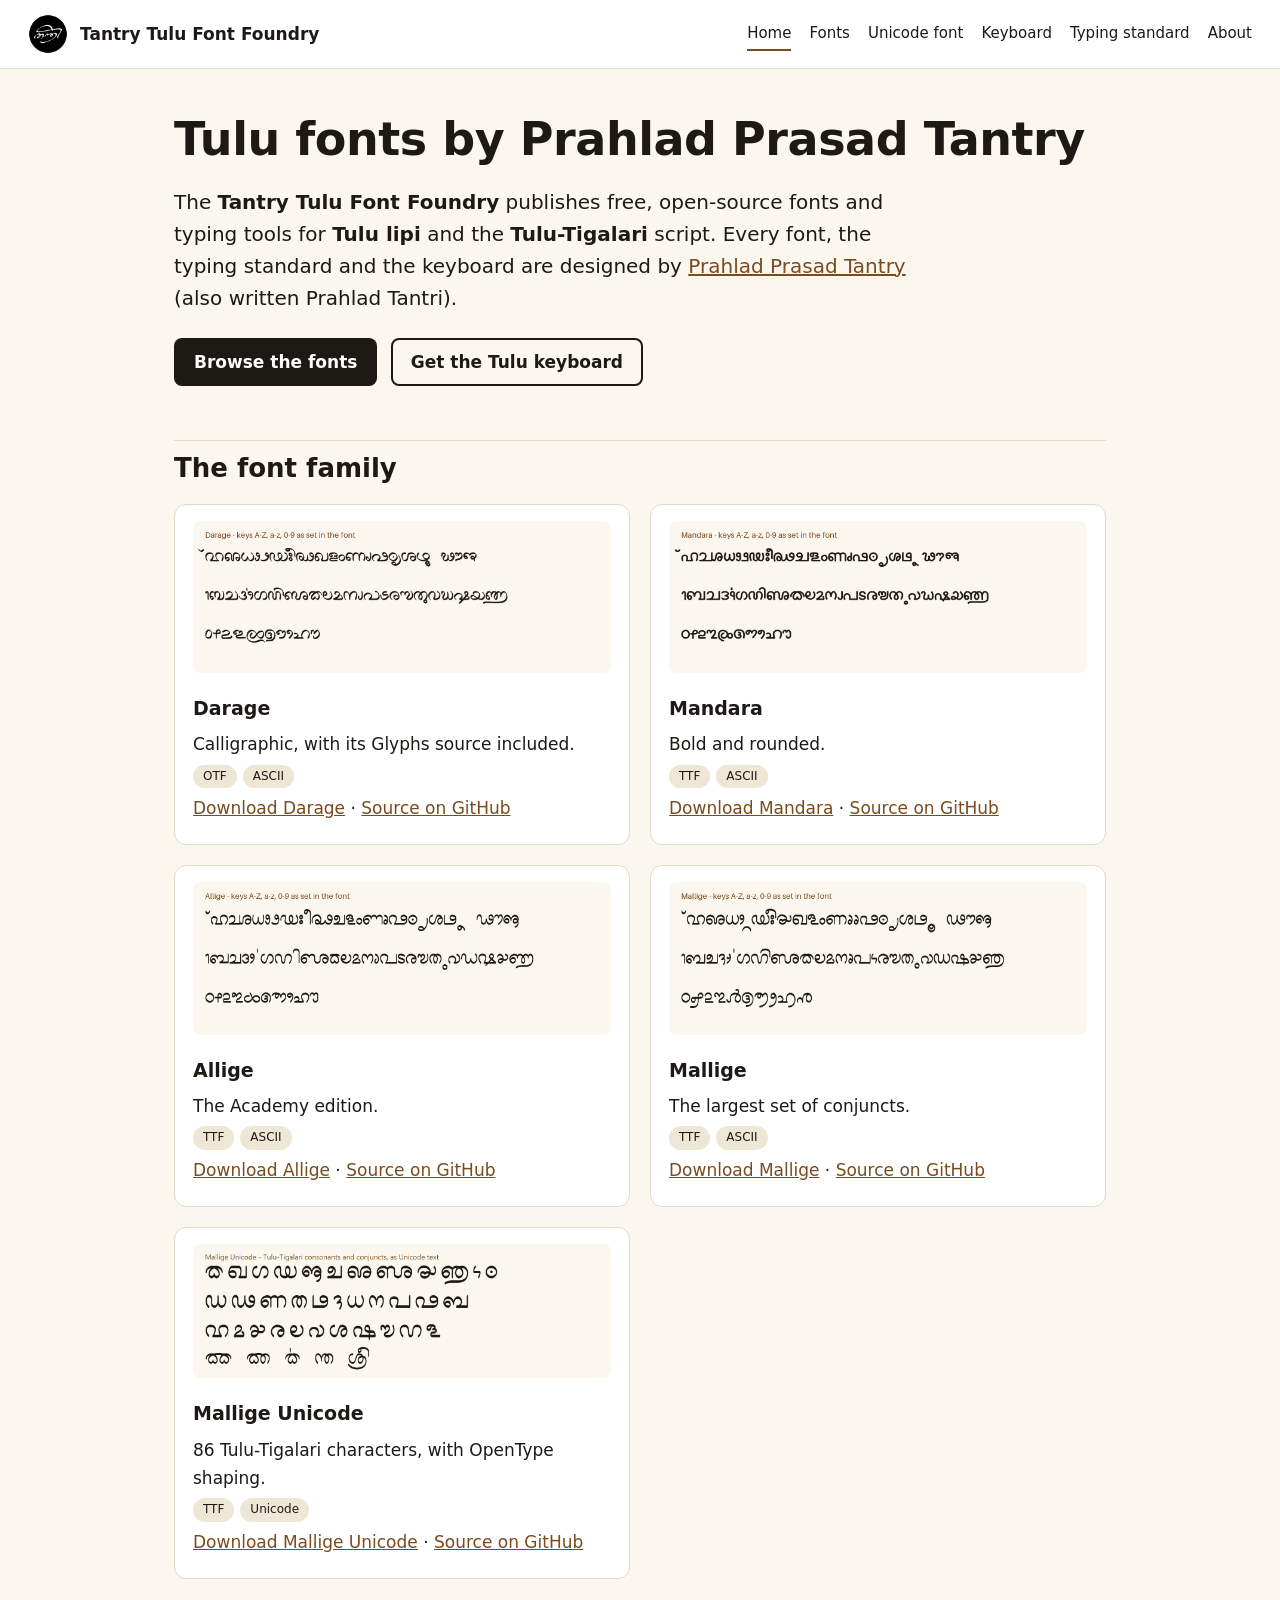
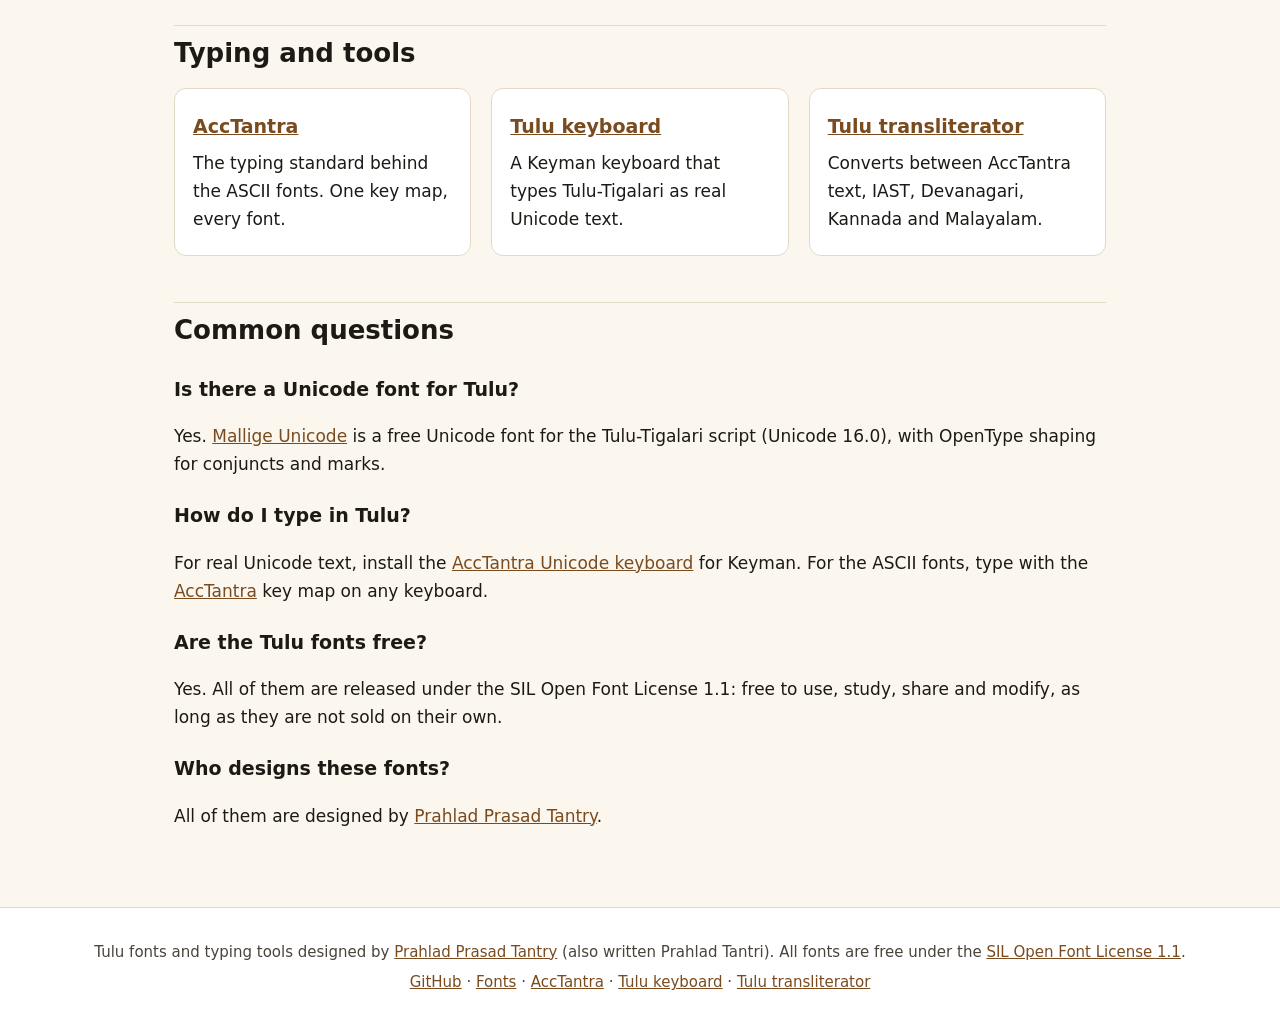
==== index.html @ 84b5a254 "Add a portrait to the About page" ====
<!doctype html>
<html lang="en">
<head>
<meta charset="utf-8">
<meta name="viewport" content="width=device-width,initial-scale=1">
<title>Tulu Fonts | Tantry Tulu Font Foundry, by Prahlad Prasad Tantry</title>
<meta name="description" content="Free, open-source Tulu fonts, a Tulu Unicode font, a Tulu keyboard and a typing standard, all designed by Prahlad Prasad Tantry.">
<meta name="author" content="Prahlad Prasad Tantry">
<link rel="canonical" href="https://tantrytulufonts.github.io/">
<link rel="icon" type="image/png" sizes="32x32" href="/assets/favicon-32.png">
<link rel="apple-touch-icon" href="/assets/apple-touch-icon.png">
<meta property="og:type" content="website">
<meta property="og:site_name" content="Tantry Tulu Font Foundry">
<meta property="og:title" content="Tulu Fonts | Tantry Tulu Font Foundry, by Prahlad Prasad Tantry">
<meta property="og:description" content="Free, open-source Tulu fonts, a Tulu Unicode font, a Tulu keyboard and a typing standard, all designed by Prahlad Prasad Tantry.">
<meta property="og:url" content="https://tantrytulufonts.github.io/">
<meta property="og:image" content="https://tantrytulufonts.github.io/assets/avatar.png">
<meta name="twitter:card" content="summary">
<link rel="stylesheet" href="/assets/style.css?v=4">
<script type="application/ld+json">[{"@context": "https://schema.org", "@graph": [{"@type": "Organization", "@id": "https://tantrytulufonts.github.io/#foundry", "name": "Tantry Tulu Font Foundry", "alternateName": "Tantry Family of Tulu Fonts", "url": "https://tantrytulufonts.github.io/", "logo": "https://tantrytulufonts.github.io/assets/avatar.png", "founder": {"@id": "https://tantrytulufonts.github.io/about/#prahlad-prasad-tantry"}, "sameAs": ["https://github.com/TantryTuluFonts"], "description": "Free, open-source fonts and typing tools for Tulu lipi and the Tulu-Tigalari script, designed by Prahlad Prasad Tantry."}, {"@type": "Person", "@id": "https://tantrytulufonts.github.io/about/#prahlad-prasad-tantry", "name": "Prahlad Prasad Tantry", "alternateName": ["Prahlad Tantry", "Prahlad Tantri", "Prahlad Prasad Tantri"], "url": "https://tantrytulufonts.github.io/about/", "jobTitle": "Type designer", "knowsAbout": ["Tulu language", "Tulu-Tigalari script", "Tulu fonts", "Type design"], "sameAs": ["https://github.com/PrahladTantry", "https://github.com/TantryTuluFonts"], "image": "https://tantrytulufonts.github.io/assets/prahlad.jpg"}, {"@type": "WebPage", "@id": "https://tantrytulufonts.github.io/#webpage", "url": "https://tantrytulufonts.github.io/", "name": "Tulu Fonts | Tantry Tulu Font Foundry, by Prahlad Prasad Tantry", "description": "Free, open-source Tulu fonts, a Tulu Unicode font, a Tulu keyboard and a typing standard, all designed by Prahlad Prasad Tantry.", "isPartOf": {"@id": "https://tantrytulufonts.github.io/#website"}, "about": {"@id": "https://tantrytulufonts.github.io/#foundry"}, "author": {"@id": "https://tantrytulufonts.github.io/about/#prahlad-prasad-tantry"}}, {"@type": "WebSite", "@id": "https://tantrytulufonts.github.io/#website", "url": "https://tantrytulufonts.github.io/", "name": "Tantry Tulu Font Foundry", "publisher": {"@id": "https://tantrytulufonts.github.io/#foundry"}}, {"@type": "CreativeWork", "name": "Darage (Tulu font)", "description": "Calligraphic, with its Glyphs source included.", "url": "https://github.com/TantryTuluFonts/darage", "creator": {"@id": "https://tantrytulufonts.github.io/about/#prahlad-prasad-tantry"}, "publisher": {"@id": "https://tantrytulufonts.github.io/#foundry"}, "license": "https://openfontlicense.org", "encodingFormat": "font/otf", "inLanguage": "tcy", "isAccessibleForFree": true}, {"@type": "CreativeWork", "name": "Mandara (Tulu font)", "description": "Bold and rounded.", "url": "https://github.com/TantryTuluFonts/mandara", "creator": {"@id": "https://tantrytulufonts.github.io/about/#prahlad-prasad-tantry"}, "publisher": {"@id": "https://tantrytulufonts.github.io/#foundry"}, "license": "https://openfontlicense.org", "encodingFormat": "font/ttf", "inLanguage": "tcy", "isAccessibleForFree": true}, {"@type": "CreativeWork", "name": "Allige (Tulu font)", "description": "The Academy edition.", "url": "https://github.com/TantryTuluFonts/allige", "creator": {"@id": "https://tantrytulufonts.github.io/about/#prahlad-prasad-tantry"}, "publisher": {"@id": "https://tantrytulufonts.github.io/#foundry"}, "license": "https://openfontlicense.org", "encodingFormat": "font/ttf", "inLanguage": "tcy", "isAccessibleForFree": true}, {"@type": "CreativeWork", "name": "Mallige (Tulu font)", "description": "The largest set of conjuncts.", "url": "https://github.com/TantryTuluFonts/mallige", "creator": {"@id": "https://tantrytulufonts.github.io/about/#prahlad-prasad-tantry"}, "publisher": {"@id": "https://tantrytulufonts.github.io/#foundry"}, "license": "https://openfontlicense.org", "encodingFormat": "font/ttf", "inLanguage": "tcy", "isAccessibleForFree": true}, {"@type": "CreativeWork", "name": "Mallige Unicode (Tulu font)", "description": "86 Tulu-Tigalari characters, with OpenType shaping.", "url": "https://github.com/TantryTuluFonts/Mallige_unicode", "creator": {"@id": "https://tantrytulufonts.github.io/about/#prahlad-prasad-tantry"}, "publisher": {"@id": "https://tantrytulufonts.github.io/#foundry"}, "license": "https://openfontlicense.org", "encodingFormat": "font/ttf", "inLanguage": "tcy", "isAccessibleForFree": true}]}]</script>
</head>
<body>
<header class="top"><a class="brand" href="/"><img src="/assets/avatar.png" width="40" height="40" alt="Tantry Tulu Font Foundry logo"><span>Tantry Tulu Font Foundry</span></a><nav aria-label="Main"><a href="/" aria-current="page">Home</a><a href="/fonts/">Fonts</a><a href="/tulu-unicode-font/">Unicode font</a><a href="/tulu-keyboard/">Keyboard</a><a href="/acctantra/">Typing standard</a><a href="/about/">About</a></nav></header>
<main>
<h1>Tulu fonts by Prahlad Prasad Tantry</h1>
<p class="lead">The <strong>Tantry Tulu Font Foundry</strong> publishes free, open-source fonts and typing tools for <strong>Tulu lipi</strong> and the <strong>Tulu-Tigalari</strong> script. Every font, the typing standard and the keyboard are designed by <a href="/about/">Prahlad Prasad Tantry</a> (also written Prahlad Tantri).</p>
<p class="cta"><a class="btn" href="/fonts/">Browse the fonts</a> <a class="btn alt" href="/tulu-keyboard/">Get the Tulu keyboard</a></p>
<h2>The font family</h2>
<div class="grid"><article class="card"><img src="/assets/darage.png" alt="Darage Tulu font specimen" width="1400" height="510">
<h3>Darage</h3><p>Calligraphic, with its Glyphs source included.</p><p class="meta"><span>OTF</span><span>ASCII</span></p>
<p><a href="https://github.com/TantryTuluFonts/darage/releases/latest">Download Darage</a> · <a href="https://github.com/TantryTuluFonts/darage">Source on GitHub</a></p></article>
<article class="card"><img src="/assets/mandara.png" alt="Mandara Tulu font specimen" width="1400" height="510">
<h3>Mandara</h3><p>Bold and rounded.</p><p class="meta"><span>TTF</span><span>ASCII</span></p>
<p><a href="https://github.com/TantryTuluFonts/mandara/releases/latest">Download Mandara</a> · <a href="https://github.com/TantryTuluFonts/mandara">Source on GitHub</a></p></article>
<article class="card"><img src="/assets/allige.png" alt="Allige Tulu font specimen" width="1400" height="510">
<h3>Allige</h3><p>The Academy edition.</p><p class="meta"><span>TTF</span><span>ASCII</span></p>
<p><a href="https://github.com/TantryTuluFonts/allige/releases/latest">Download Allige</a> · <a href="https://github.com/TantryTuluFonts/allige">Source on GitHub</a></p></article>
<article class="card"><img src="/assets/mallige.png" alt="Mallige Tulu font specimen" width="1400" height="510">
<h3>Mallige</h3><p>The largest set of conjuncts.</p><p class="meta"><span>TTF</span><span>ASCII</span></p>
<p><a href="https://github.com/TantryTuluFonts/mallige/releases/latest">Download Mallige</a> · <a href="https://github.com/TantryTuluFonts/mallige">Source on GitHub</a></p></article>
<article class="card"><img src="/assets/mallige-unicode.png" alt="Mallige Unicode Tulu font specimen" width="1400" height="450">
<h3>Mallige Unicode</h3><p>86 Tulu-Tigalari characters, with OpenType shaping.</p><p class="meta"><span>TTF</span><span>Unicode</span></p>
<p><a href="https://github.com/TantryTuluFonts/Mallige_unicode/releases/latest">Download Mallige Unicode</a> · <a href="https://github.com/TantryTuluFonts/Mallige_unicode">Source on GitHub</a></p></article>
</div>
<h2>Typing and tools</h2>
<div class="grid3">
<article class="card"><h3><a href="/acctantra/">AccTantra</a></h3><p>The typing standard behind the ASCII fonts. One key map, every font.</p></article>
<article class="card"><h3><a href="/tulu-keyboard/">Tulu keyboard</a></h3><p>A Keyman keyboard that types Tulu-Tigalari as real Unicode text.</p></article>
<article class="card"><h3><a href="https://prahladtantry.github.io/tulu-transliterator/">Tulu transliterator</a></h3><p>Converts between AccTantra text, IAST, Devanagari, Kannada and Malayalam.</p></article>
</div>
<h2>Common questions</h2>
<h3>Is there a Unicode font for Tulu?</h3>
<p>Yes. <a href="/tulu-unicode-font/">Mallige Unicode</a> is a free Unicode font for the Tulu-Tigalari script (Unicode 16.0), with OpenType shaping for conjuncts and marks.</p>
<h3>How do I type in Tulu?</h3>
<p>For real Unicode text, install the <a href="/tulu-keyboard/">AccTantra Unicode keyboard</a> for Keyman. For the ASCII fonts, type with the <a href="/acctantra/">AccTantra</a> key map on any keyboard.</p>
<h3>Are the Tulu fonts free?</h3>
<p>Yes. All of them are released under the SIL Open Font License 1.1: free to use, study, share and modify, as long as they are not sold on their own.</p>
<h3>Who designs these fonts?</h3>
<p>All of them are designed by <a href="/about/">Prahlad Prasad Tantry</a>.</p>
</main>
<footer><p>Tulu fonts and typing tools designed by <a href="/about/">Prahlad Prasad Tantry</a> (also written Prahlad Tantri). All fonts are free under the <a href="https://openfontlicense.org">SIL Open Font License 1.1</a>.</p>
<p><a href="https://github.com/TantryTuluFonts">GitHub</a> · <a href="/fonts/">Fonts</a> · <a href="/acctantra/">AccTantra</a> · <a href="/tulu-keyboard/">Tulu keyboard</a> · <a href="https://prahladtantry.github.io/tulu-transliterator/">Tulu transliterator</a></p></footer>
</body>
</html>
---- assets/style.css ----
:root{--ink:#1d1a16;--paper:#fbf7ef;--accent:#7a4b1e;--line:#e2d9c6;--card:#fff}
*{box-sizing:border-box}html{scroll-behavior:smooth}
body{margin:0;background:var(--paper);color:var(--ink);font:17px/1.65 system-ui,-apple-system,"Segoe UI",Roboto,sans-serif}
a{color:var(--accent)}a:hover{text-decoration-thickness:2px}
.top{display:flex;flex-wrap:wrap;align-items:center;justify-content:space-between;gap:12px;padding:14px 28px;border-bottom:1px solid var(--line);background:#fff;position:sticky;top:0;z-index:5}
.brand{display:flex;align-items:center;gap:12px;color:var(--ink);text-decoration:none;font-weight:700}.brand img{border-radius:50%}
nav{display:flex;flex-wrap:wrap;gap:6px 18px}nav a{color:var(--ink);text-decoration:none;font-size:15px;padding:4px 0;border-bottom:2px solid transparent}
nav a:hover,nav a[aria-current=page]{border-bottom-color:var(--accent)}
main{max-width:980px;margin:0 auto;padding:44px 24px 60px}
h1{font-size:clamp(30px,5vw,46px);line-height:1.15;margin:0 0 18px;letter-spacing:-.01em}
h2{font-size:26px;margin:46px 0 14px;padding-top:6px;border-top:1px solid var(--line)}h3{font-size:19px;margin:22px 0 6px}
.lead{font-size:20px;line-height:1.6;max-width:760px}
.cta{margin:24px 0}.btn{display:inline-block;background:var(--ink);color:#fff;text-decoration:none;padding:10px 20px;border-radius:8px;font-weight:600;margin:0 8px 8px 0}
.btn.alt{background:transparent;color:var(--ink);border:2px solid var(--ink);padding:8px 18px}.btn:hover{opacity:.85}
.grid{display:grid;grid-template-columns:repeat(auto-fill,minmax(300px,1fr));gap:20px}.grid3{display:grid;grid-template-columns:repeat(auto-fit,minmax(240px,1fr));gap:20px}
.card{background:var(--card);border:1px solid var(--line);border-radius:12px;padding:16px 18px;overflow:hidden}.card img{width:100%;height:auto;border-radius:8px;margin-bottom:6px}
.card h3{margin:6px 0 4px}.card p{margin:6px 0}.meta{display:flex;flex-wrap:wrap;gap:6px}.meta span{font-size:12px;background:#efe7d6;border-radius:20px;padding:2px 10px}
.wide{width:100%;height:auto;border:1px solid var(--line);border-radius:10px;margin:8px 0 14px;background:#fff}
table{border-collapse:collapse;width:100%;background:#fff;border:1px solid var(--line);border-radius:8px;overflow:hidden;font-size:16px}
th,td{padding:9px 14px;border-bottom:1px solid var(--line);text-align:left;vertical-align:top}th{background:#efe7d6}tr:last-child td{border-bottom:0}
code{background:#efe7d6;padding:1px 6px;border-radius:5px;font-size:.92em}
footer{border-top:1px solid var(--line);background:#fff;padding:26px 28px;text-align:center;font-size:15px;color:#4a4339}footer p{margin:6px 0}
.about-head{display:flex;flex-wrap:wrap;gap:28px;align-items:center}.about-head>div{flex:1 1 420px}
.portrait{margin:0;flex:0 0 auto}.portrait img{width:240px;height:240px;object-fit:cover;border-radius:50%;border:4px solid #fff;box-shadow:0 2px 14px rgba(0,0,0,.18);display:block}.portrait figcaption{text-align:center;font-size:14px;color:#6b6254;margin-top:8px}
.timeline{list-style:none;margin:10px 0 6px;padding:0;border-left:3px solid var(--line)}
.timeline li{display:flex;gap:18px;padding:0 0 22px 20px;position:relative}.timeline li:before{content:"";position:absolute;left:-9px;top:7px;width:15px;height:15px;border-radius:50%;background:var(--accent);border:3px solid var(--paper)}
.timeline .when{flex:0 0 150px;font-weight:700;color:var(--accent)}.timeline p{margin:2px 0 0}.note{font-size:14px;color:#6b6254}
@media (max-width:600px){.top{padding:12px 16px}main{padding:28px 16px 44px}.lead{font-size:18px}.timeline li{flex-direction:column;gap:2px}.portrait img{width:180px;height:180px}}
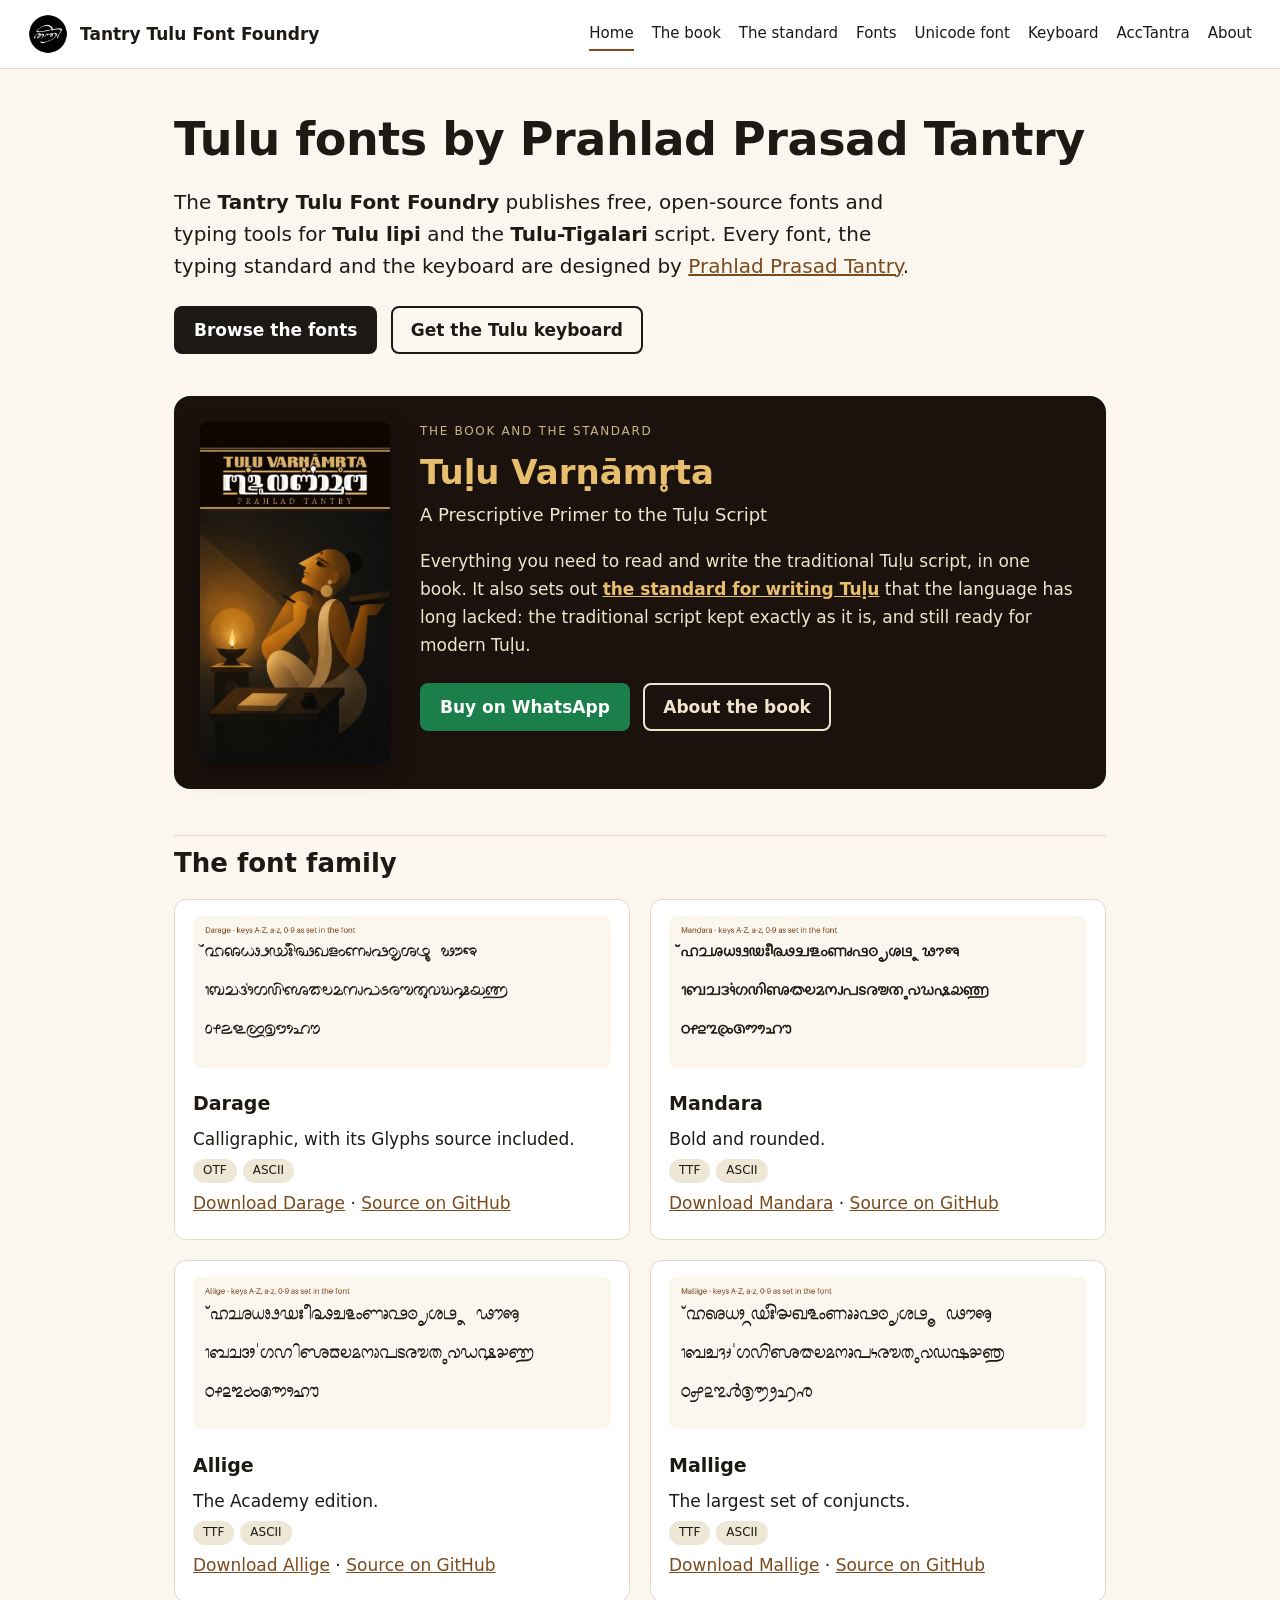
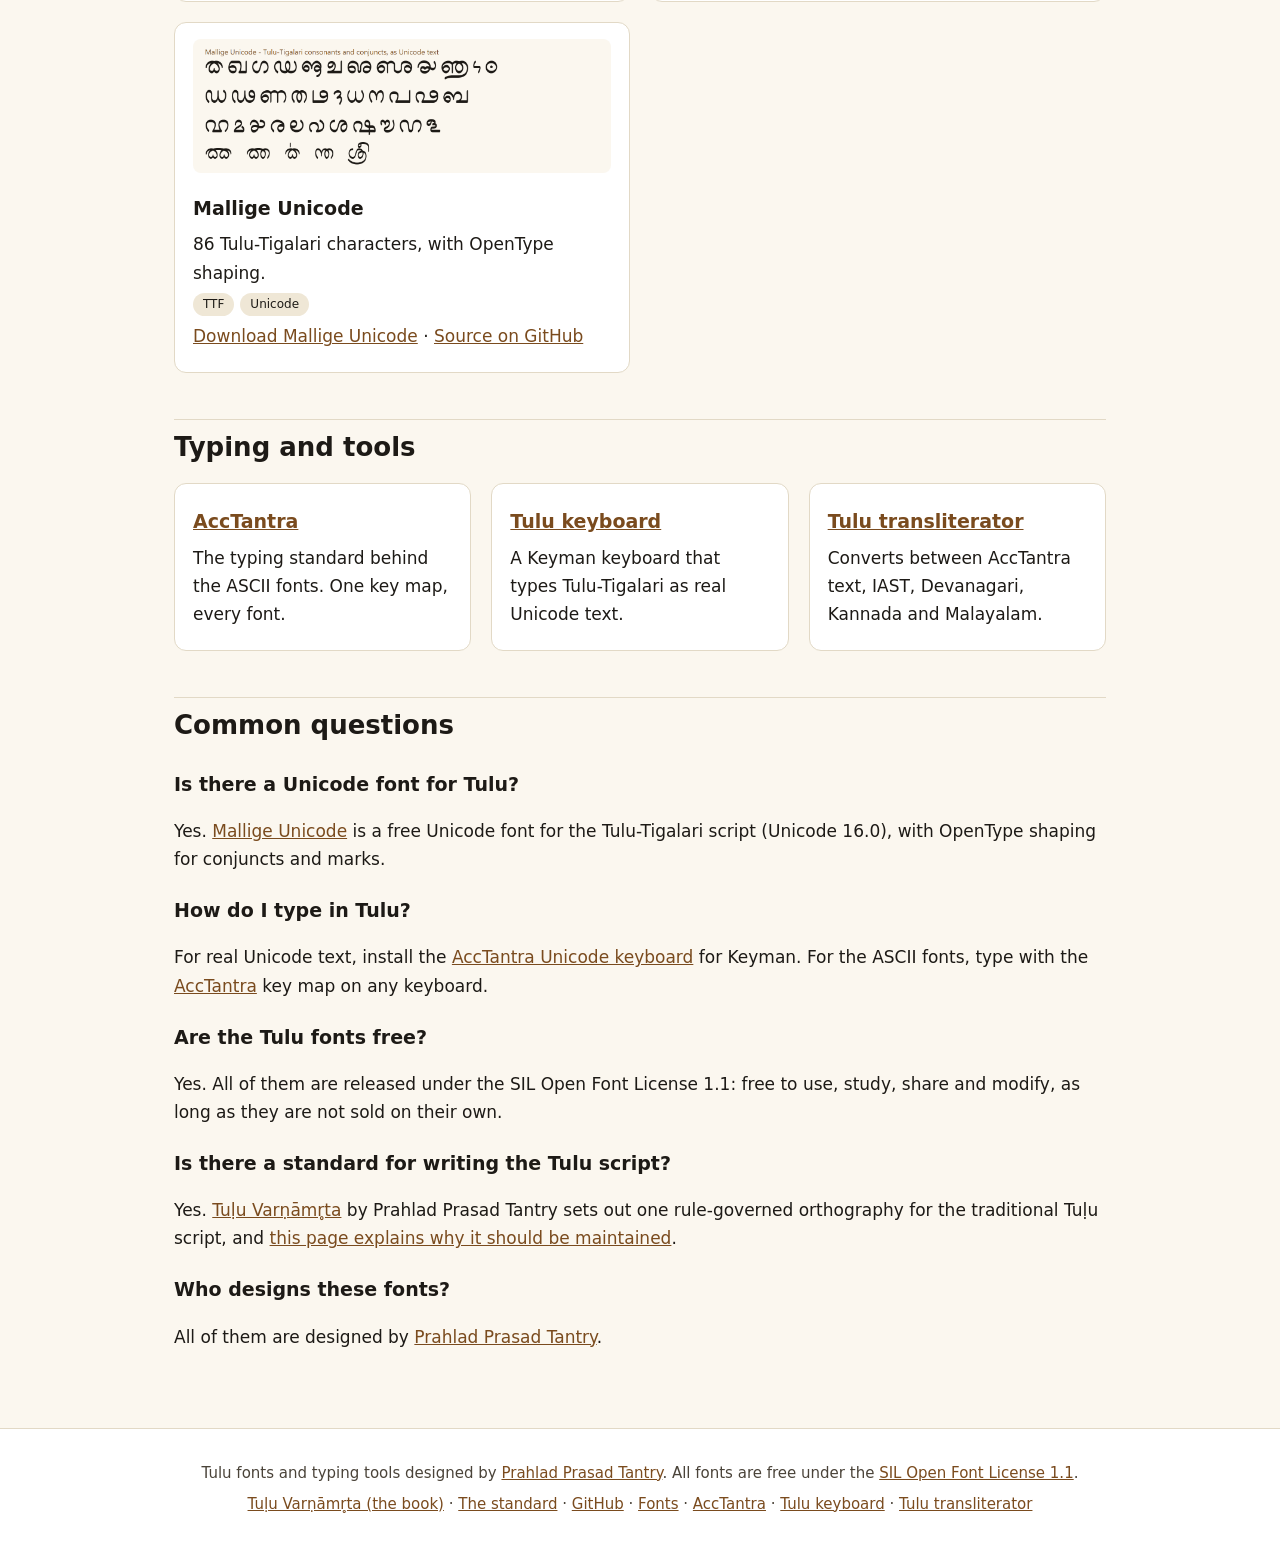
==== commit 89249dd6: "Add the book page and the standard page; promote the book on the home and About pages; drop the alte" ====
--- a/index.html
+++ b/index.html
@@ -16,15 +16,23 @@
 <meta property="og:url" content="https://tantrytulufonts.github.io/">
 <meta property="og:image" content="https://tantrytulufonts.github.io/assets/avatar.png">
 <meta name="twitter:card" content="summary">
-<link rel="stylesheet" href="/assets/style.css?v=4">
-<script type="application/ld+json">[{"@context": "https://schema.org", "@graph": [{"@type": "Organization", "@id": "https://tantrytulufonts.github.io/#foundry", "name": "Tantry Tulu Font Foundry", "alternateName": "Tantry Family of Tulu Fonts", "url": "https://tantrytulufonts.github.io/", "logo": "https://tantrytulufonts.github.io/assets/avatar.png", "founder": {"@id": "https://tantrytulufonts.github.io/about/#prahlad-prasad-tantry"}, "sameAs": ["https://github.com/TantryTuluFonts"], "description": "Free, open-source fonts and typing tools for Tulu lipi and the Tulu-Tigalari script, designed by Prahlad Prasad Tantry."}, {"@type": "Person", "@id": "https://tantrytulufonts.github.io/about/#prahlad-prasad-tantry", "name": "Prahlad Prasad Tantry", "alternateName": ["Prahlad Tantry", "Prahlad Tantri", "Prahlad Prasad Tantri"], "url": "https://tantrytulufonts.github.io/about/", "jobTitle": "Type designer", "knowsAbout": ["Tulu language", "Tulu-Tigalari script", "Tulu fonts", "Type design"], "sameAs": ["https://github.com/PrahladTantry", "https://github.com/TantryTuluFonts"], "image": "https://tantrytulufonts.github.io/assets/prahlad.jpg"}, {"@type": "WebPage", "@id": "https://tantrytulufonts.github.io/#webpage", "url": "https://tantrytulufonts.github.io/", "name": "Tulu Fonts | Tantry Tulu Font Foundry, by Prahlad Prasad Tantry", "description": "Free, open-source Tulu fonts, a Tulu Unicode font, a Tulu keyboard and a typing standard, all designed by Prahlad Prasad Tantry.", "isPartOf": {"@id": "https://tantrytulufonts.github.io/#website"}, "about": {"@id": "https://tantrytulufonts.github.io/#foundry"}, "author": {"@id": "https://tantrytulufonts.github.io/about/#prahlad-prasad-tantry"}}, {"@type": "WebSite", "@id": "https://tantrytulufonts.github.io/#website", "url": "https://tantrytulufonts.github.io/", "name": "Tantry Tulu Font Foundry", "publisher": {"@id": "https://tantrytulufonts.github.io/#foundry"}}, {"@type": "CreativeWork", "name": "Darage (Tulu font)", "description": "Calligraphic, with its Glyphs source included.", "url": "https://github.com/TantryTuluFonts/darage", "creator": {"@id": "https://tantrytulufonts.github.io/about/#prahlad-prasad-tantry"}, "publisher": {"@id": "https://tantrytulufonts.github.io/#foundry"}, "license": "https://openfontlicense.org", "encodingFormat": "font/otf", "inLanguage": "tcy", "isAccessibleForFree": true}, {"@type": "CreativeWork", "name": "Mandara (Tulu font)", "description": "Bold and rounded.", "url": "https://github.com/TantryTuluFonts/mandara", "creator": {"@id": "https://tantrytulufonts.github.io/about/#prahlad-prasad-tantry"}, "publisher": {"@id": "https://tantrytulufonts.github.io/#foundry"}, "license": "https://openfontlicense.org", "encodingFormat": "font/ttf", "inLanguage": "tcy", "isAccessibleForFree": true}, {"@type": "CreativeWork", "name": "Allige (Tulu font)", "description": "The Academy edition.", "url": "https://github.com/TantryTuluFonts/allige", "creator": {"@id": "https://tantrytulufonts.github.io/about/#prahlad-prasad-tantry"}, "publisher": {"@id": "https://tantrytulufonts.github.io/#foundry"}, "license": "https://openfontlicense.org", "encodingFormat": "font/ttf", "inLanguage": "tcy", "isAccessibleForFree": true}, {"@type": "CreativeWork", "name": "Mallige (Tulu font)", "description": "The largest set of conjuncts.", "url": "https://github.com/TantryTuluFonts/mallige", "creator": {"@id": "https://tantrytulufonts.github.io/about/#prahlad-prasad-tantry"}, "publisher": {"@id": "https://tantrytulufonts.github.io/#foundry"}, "license": "https://openfontlicense.org", "encodingFormat": "font/ttf", "inLanguage": "tcy", "isAccessibleForFree": true}, {"@type": "CreativeWork", "name": "Mallige Unicode (Tulu font)", "description": "86 Tulu-Tigalari characters, with OpenType shaping.", "url": "https://github.com/TantryTuluFonts/Mallige_unicode", "creator": {"@id": "https://tantrytulufonts.github.io/about/#prahlad-prasad-tantry"}, "publisher": {"@id": "https://tantrytulufonts.github.io/#foundry"}, "license": "https://openfontlicense.org", "encodingFormat": "font/ttf", "inLanguage": "tcy", "isAccessibleForFree": true}]}]</script>
+<link rel="stylesheet" href="/assets/style.css?v=5">
+<script type="application/ld+json">[{"@context": "https://schema.org", "@graph": [{"@type": "Organization", "@id": "https://tantrytulufonts.github.io/#foundry", "name": "Tantry Tulu Font Foundry", "alternateName": "Tantry Family of Tulu Fonts", "url": "https://tantrytulufonts.github.io/", "logo": "https://tantrytulufonts.github.io/assets/avatar.png", "founder": {"@id": "https://tantrytulufonts.github.io/about/#prahlad-prasad-tantry"}, "sameAs": ["https://github.com/TantryTuluFonts"], "description": "Free, open-source fonts and typing tools for Tulu lipi and the Tulu-Tigalari script, designed by Prahlad Prasad Tantry."}, {"@type": "Person", "@id": "https://tantrytulufonts.github.io/about/#prahlad-prasad-tantry", "name": "Prahlad Prasad Tantry", "alternateName": ["Prahlad Tantry"], "url": "https://tantrytulufonts.github.io/about/", "jobTitle": "Author and type designer", "knowsAbout": ["Tulu language", "Tulu-Tigalari script", "Tulu script orthography", "Tulu fonts", "Type design"], "sameAs": ["https://github.com/PrahladTantry", "https://github.com/TantryTuluFonts"], "image": "https://tantrytulufonts.github.io/assets/prahlad.jpg"}, {"@type": "WebPage", "@id": "https://tantrytulufonts.github.io/#webpage", "url": "https://tantrytulufonts.github.io/", "name": "Tulu Fonts | Tantry Tulu Font Foundry, by Prahlad Prasad Tantry", "description": "Free, open-source Tulu fonts, a Tulu Unicode font, a Tulu keyboard and a typing standard, all designed by Prahlad Prasad Tantry.", "isPartOf": {"@id": "https://tantrytulufonts.github.io/#website"}, "about": {"@id": "https://tantrytulufonts.github.io/#foundry"}, "author": {"@id": "https://tantrytulufonts.github.io/about/#prahlad-prasad-tantry"}}, {"@type": "WebSite", "@id": "https://tantrytulufonts.github.io/#website", "url": "https://tantrytulufonts.github.io/", "name": "Tantry Tulu Font Foundry", "publisher": {"@id": "https://tantrytulufonts.github.io/#foundry"}}, {"@type": "CreativeWork", "name": "Darage (Tulu font)", "description": "Calligraphic, with its Glyphs source included.", "url": "https://github.com/TantryTuluFonts/darage", "creator": {"@id": "https://tantrytulufonts.github.io/about/#prahlad-prasad-tantry"}, "publisher": {"@id": "https://tantrytulufonts.github.io/#foundry"}, "license": "https://openfontlicense.org", "encodingFormat": "font/otf", "inLanguage": "tcy", "isAccessibleForFree": true}, {"@type": "CreativeWork", "name": "Mandara (Tulu font)", "description": "Bold and rounded.", "url": "https://github.com/TantryTuluFonts/mandara", "creator": {"@id": "https://tantrytulufonts.github.io/about/#prahlad-prasad-tantry"}, "publisher": {"@id": "https://tantrytulufonts.github.io/#foundry"}, "license": "https://openfontlicense.org", "encodingFormat": "font/ttf", "inLanguage": "tcy", "isAccessibleForFree": true}, {"@type": "CreativeWork", "name": "Allige (Tulu font)", "description": "The Academy edition.", "url": "https://github.com/TantryTuluFonts/allige", "creator": {"@id": "https://tantrytulufonts.github.io/about/#prahlad-prasad-tantry"}, "publisher": {"@id": "https://tantrytulufonts.github.io/#foundry"}, "license": "https://openfontlicense.org", "encodingFormat": "font/ttf", "inLanguage": "tcy", "isAccessibleForFree": true}, {"@type": "CreativeWork", "name": "Mallige (Tulu font)", "description": "The largest set of conjuncts.", "url": "https://github.com/TantryTuluFonts/mallige", "creator": {"@id": "https://tantrytulufonts.github.io/about/#prahlad-prasad-tantry"}, "publisher": {"@id": "https://tantrytulufonts.github.io/#foundry"}, "license": "https://openfontlicense.org", "encodingFormat": "font/ttf", "inLanguage": "tcy", "isAccessibleForFree": true}, {"@type": "CreativeWork", "name": "Mallige Unicode (Tulu font)", "description": "86 Tulu-Tigalari characters, with OpenType shaping.", "url": "https://github.com/TantryTuluFonts/Mallige_unicode", "creator": {"@id": "https://tantrytulufonts.github.io/about/#prahlad-prasad-tantry"}, "publisher": {"@id": "https://tantrytulufonts.github.io/#foundry"}, "license": "https://openfontlicense.org", "encodingFormat": "font/ttf", "inLanguage": "tcy", "isAccessibleForFree": true}]}]</script>
 </head>
 <body>
-<header class="top"><a class="brand" href="/"><img src="/assets/avatar.png" width="40" height="40" alt="Tantry Tulu Font Foundry logo"><span>Tantry Tulu Font Foundry</span></a><nav aria-label="Main"><a href="/" aria-current="page">Home</a><a href="/fonts/">Fonts</a><a href="/tulu-unicode-font/">Unicode font</a><a href="/tulu-keyboard/">Keyboard</a><a href="/acctantra/">Typing standard</a><a href="/about/">About</a></nav></header>
+<header class="top"><a class="brand" href="/"><img src="/assets/avatar.png" width="40" height="40" alt="Tantry Tulu Font Foundry logo"><span>Tantry Tulu Font Foundry</span></a><nav aria-label="Main"><a href="/" aria-current="page">Home</a><a href="/tulu-varnamruta/">The book</a><a href="/tulu-script-standard/">The standard</a><a href="/fonts/">Fonts</a><a href="/tulu-unicode-font/">Unicode font</a><a href="/tulu-keyboard/">Keyboard</a><a href="/acctantra/">AccTantra</a><a href="/about/">About</a></nav></header>
 <main>
 <h1>Tulu fonts by Prahlad Prasad Tantry</h1>
-<p class="lead">The <strong>Tantry Tulu Font Foundry</strong> publishes free, open-source fonts and typing tools for <strong>Tulu lipi</strong> and the <strong>Tulu-Tigalari</strong> script. Every font, the typing standard and the keyboard are designed by <a href="/about/">Prahlad Prasad Tantry</a> (also written Prahlad Tantri).</p>
+<p class="lead">The <strong>Tantry Tulu Font Foundry</strong> publishes free, open-source fonts and typing tools for <strong>Tulu lipi</strong> and the <strong>Tulu-Tigalari</strong> script. Every font, the typing standard and the keyboard are designed by <a href="/about/">Prahlad Prasad Tantry</a>.</p>
 <p class="cta"><a class="btn" href="/fonts/">Browse the fonts</a> <a class="btn alt" href="/tulu-keyboard/">Get the Tulu keyboard</a></p>
+<section class="book-banner" aria-label="The book">
+<a href="/tulu-varnamruta/"><img src="/assets/varnamrta-cover.jpg" alt="Cover of Tuḷu Varṇāmr̥ta, A Prescriptive Primer to the Tuḷu Script, by Prahlad Prasad Tantry" width="937" height="1679"></a>
+<div><p class="eyebrow">The book and the standard</p>
+<h2>Tuḷu Varṇāmr̥ta</h2>
+<p class="sub">A Prescriptive Primer to the Tuḷu Script</p>
+<p>Everything you need to read and write the traditional Tuḷu script, in one book. It also sets out <a href="/tulu-script-standard/"><strong>the standard for writing Tuḷu</strong></a> that the language has long lacked: the traditional script kept exactly as it is, and still ready for modern Tuḷu.</p>
+<p class="cta"><a class="btn wa" href="https://api.whatsapp.com/send/?phone=918722229750&amp;text=Hello%21+I%27m+interested+in+Tulu+Varnamruta%2C+the+Tulu+script+primer.+Please+share+the+book%27s+price+and+details+on+how+to+purchase+it" rel="noopener">Buy on WhatsApp</a> <a class="btn alt" href="/tulu-varnamruta/">About the book</a></p></div>
+</section>
 <h2>The font family</h2>
 <div class="grid"><article class="card"><img src="/assets/darage.png" alt="Darage Tulu font specimen" width="1400" height="510">
 <h3>Darage</h3><p>Calligraphic, with its Glyphs source included.</p><p class="meta"><span>OTF</span><span>ASCII</span></p>
@@ -55,10 +63,12 @@
 <p>For real Unicode text, install the <a href="/tulu-keyboard/">AccTantra Unicode keyboard</a> for Keyman. For the ASCII fonts, type with the <a href="/acctantra/">AccTantra</a> key map on any keyboard.</p>
 <h3>Are the Tulu fonts free?</h3>
 <p>Yes. All of them are released under the SIL Open Font License 1.1: free to use, study, share and modify, as long as they are not sold on their own.</p>
+<h3>Is there a standard for writing the Tulu script?</h3>
+<p>Yes. <a href="/tulu-varnamruta/">Tuḷu Varṇāmr̥ta</a> by Prahlad Prasad Tantry sets out one rule-governed orthography for the traditional Tuḷu script, and <a href="/tulu-script-standard/">this page explains why it should be maintained</a>.</p>
 <h3>Who designs these fonts?</h3>
 <p>All of them are designed by <a href="/about/">Prahlad Prasad Tantry</a>.</p>
 </main>
-<footer><p>Tulu fonts and typing tools designed by <a href="/about/">Prahlad Prasad Tantry</a> (also written Prahlad Tantri). All fonts are free under the <a href="https://openfontlicense.org">SIL Open Font License 1.1</a>.</p>
-<p><a href="https://github.com/TantryTuluFonts">GitHub</a> · <a href="/fonts/">Fonts</a> · <a href="/acctantra/">AccTantra</a> · <a href="/tulu-keyboard/">Tulu keyboard</a> · <a href="https://prahladtantry.github.io/tulu-transliterator/">Tulu transliterator</a></p></footer>
+<footer><p>Tulu fonts and typing tools designed by <a href="/about/">Prahlad Prasad Tantry</a>. All fonts are free under the <a href="https://openfontlicense.org">SIL Open Font License 1.1</a>.</p>
+<p><a href="/tulu-varnamruta/">Tuḷu Varṇāmr̥ta (the book)</a> · <a href="/tulu-script-standard/">The standard</a> · <a href="https://github.com/TantryTuluFonts">GitHub</a> · <a href="/fonts/">Fonts</a> · <a href="/acctantra/">AccTantra</a> · <a href="/tulu-keyboard/">Tulu keyboard</a> · <a href="https://prahladtantry.github.io/tulu-transliterator/">Tulu transliterator</a></p></footer>
 </body>
 </html>
--- a/assets/style.css
+++ b/assets/style.css
@@ -26,4 +26,19 @@
 .timeline{list-style:none;margin:10px 0 6px;padding:0;border-left:3px solid var(--line)}
 .timeline li{display:flex;gap:18px;padding:0 0 22px 20px;position:relative}.timeline li:before{content:"";position:absolute;left:-9px;top:7px;width:15px;height:15px;border-radius:50%;background:var(--accent);border:3px solid var(--paper)}
 .timeline .when{flex:0 0 150px;font-weight:700;color:var(--accent)}.timeline p{margin:2px 0 0}.note{font-size:14px;color:#6b6254}
+.btn.wa{background:#1a7f4b;color:#fff}.btn.wa:hover{background:#14663c;opacity:1}
+.sub-title{font-size:19px;color:#4a4339;margin:-6px 0 22px}
+.book-banner{display:flex;flex-wrap:wrap;gap:30px;align-items:center;background:#1c120d;color:#f0e4cd;border-radius:16px;padding:26px;margin:34px 0 10px}
+.book-banner>a{flex:0 0 auto}.book-banner img{width:190px;height:auto;border-radius:8px;display:block;box-shadow:0 8px 24px rgba(0,0,0,.5)}
+.book-banner>div{flex:1 1 320px}.book-banner h2{border:0;padding:0;margin:2px 0 0;color:#e7be6e;font-size:34px}
+.book-banner .eyebrow{margin:0;text-transform:uppercase;letter-spacing:.14em;font-size:12px;color:#c9b48a}.book-banner .sub{margin:0 0 10px;color:#f0e4cd;font-size:18px}
+.book-banner a{color:#e7be6e}.book-banner .btn.alt{color:#f0e4cd;border-color:#f0e4cd}.book-banner .btn.wa{color:#fff}
+.book-hero{display:flex;flex-wrap:wrap;gap:34px;align-items:flex-start;margin:6px 0 10px}
+.book-hero>img{flex:0 0 auto;width:260px;height:auto;border-radius:10px;box-shadow:0 10px 30px rgba(0,0,0,.35)}.book-hero>div{flex:1 1 380px}
+blockquote{margin:22px 0;padding:6px 22px;border-left:4px solid var(--accent);background:#fff;border-radius:0 10px 10px 0}
+blockquote p{font-size:18px;line-height:1.65;font-style:italic;margin:14px 0}blockquote footer{background:none;border:0;padding:0 0 12px;text-align:left;font-size:14px;color:#6b6254}
+blockquote.author p{font-style:normal;font-size:17px}
+table.parts th{width:230px;background:#efe7d6}table.parts th span{font-weight:400;font-size:13px;color:#6b6254}
+.steps{padding-left:22px}.steps li{margin:10px 0}
+@media (max-width:600px){.book-hero>img{width:200px}.book-banner h2{font-size:28px}table.parts th{width:auto}}
 @media (max-width:600px){.top{padding:12px 16px}main{padding:28px 16px 44px}.lead{font-size:18px}.timeline li{flex-direction:column;gap:2px}.portrait img{width:180px;height:180px}}
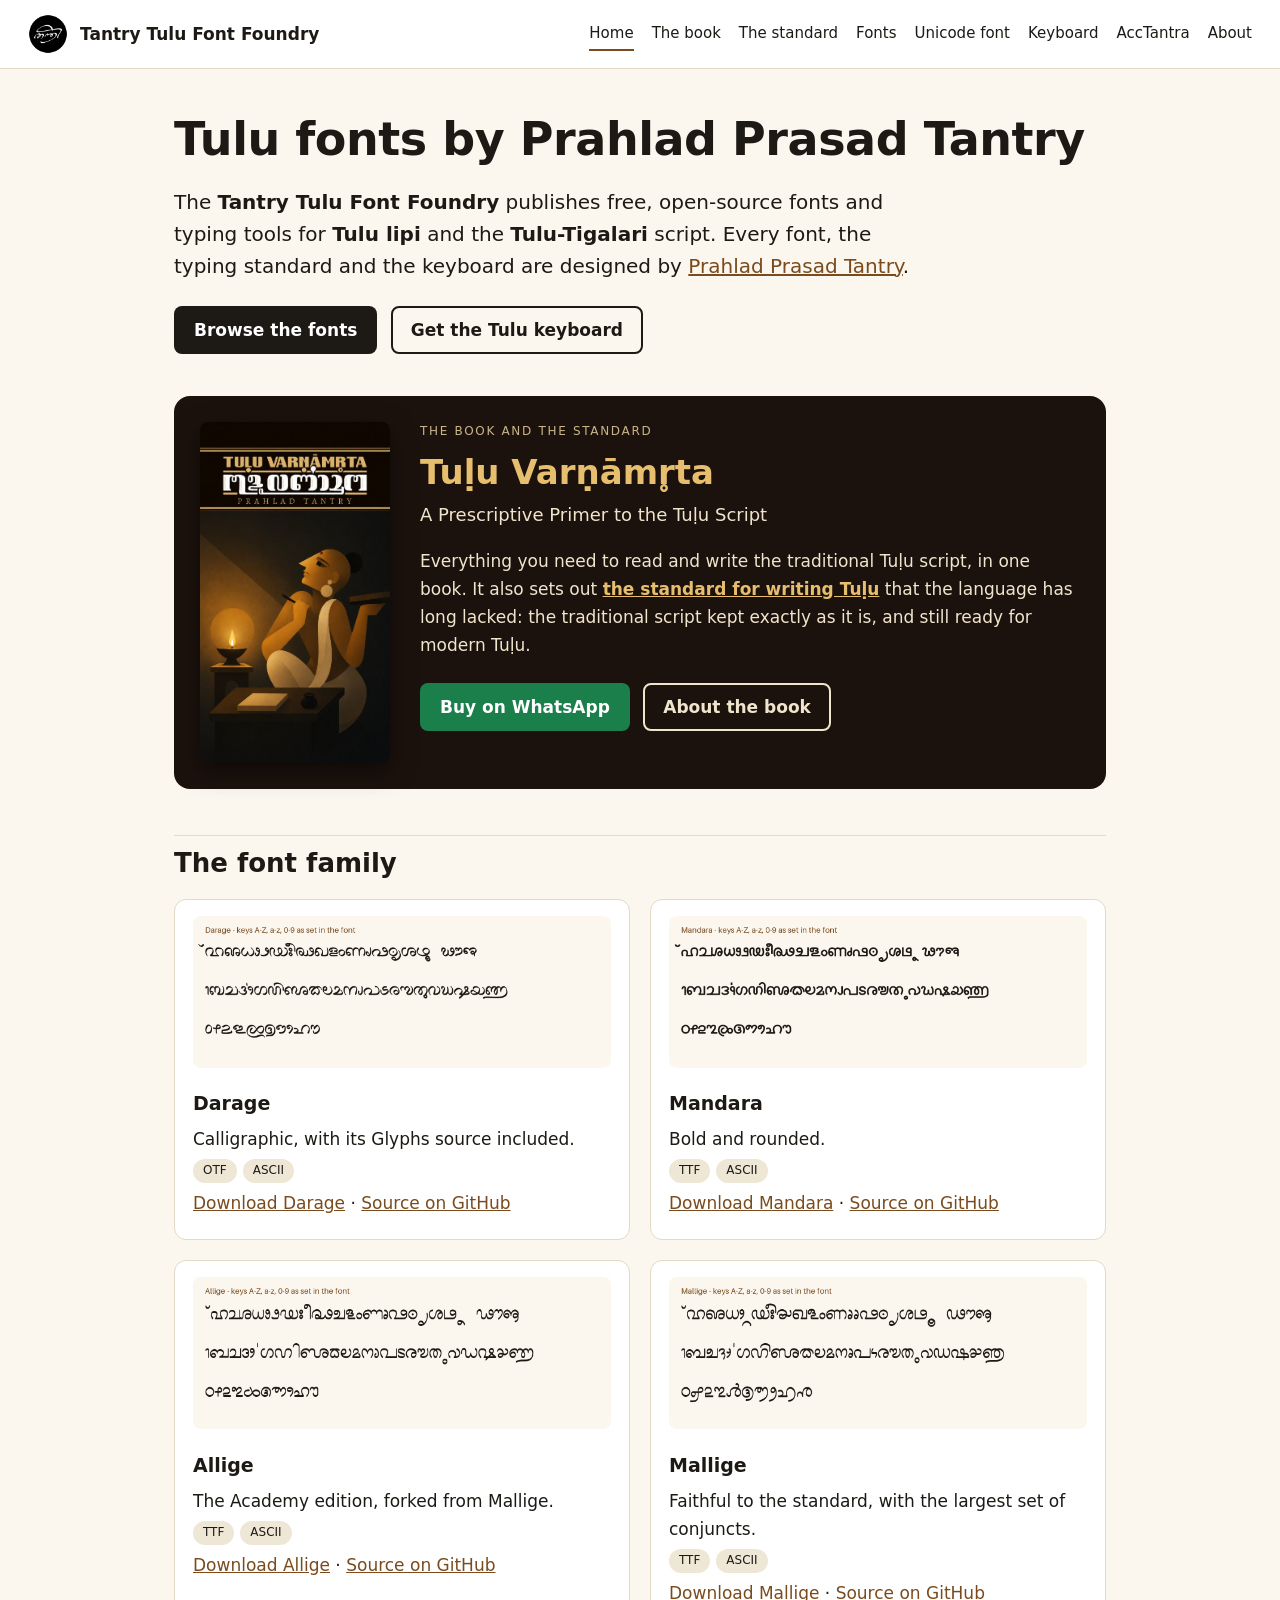
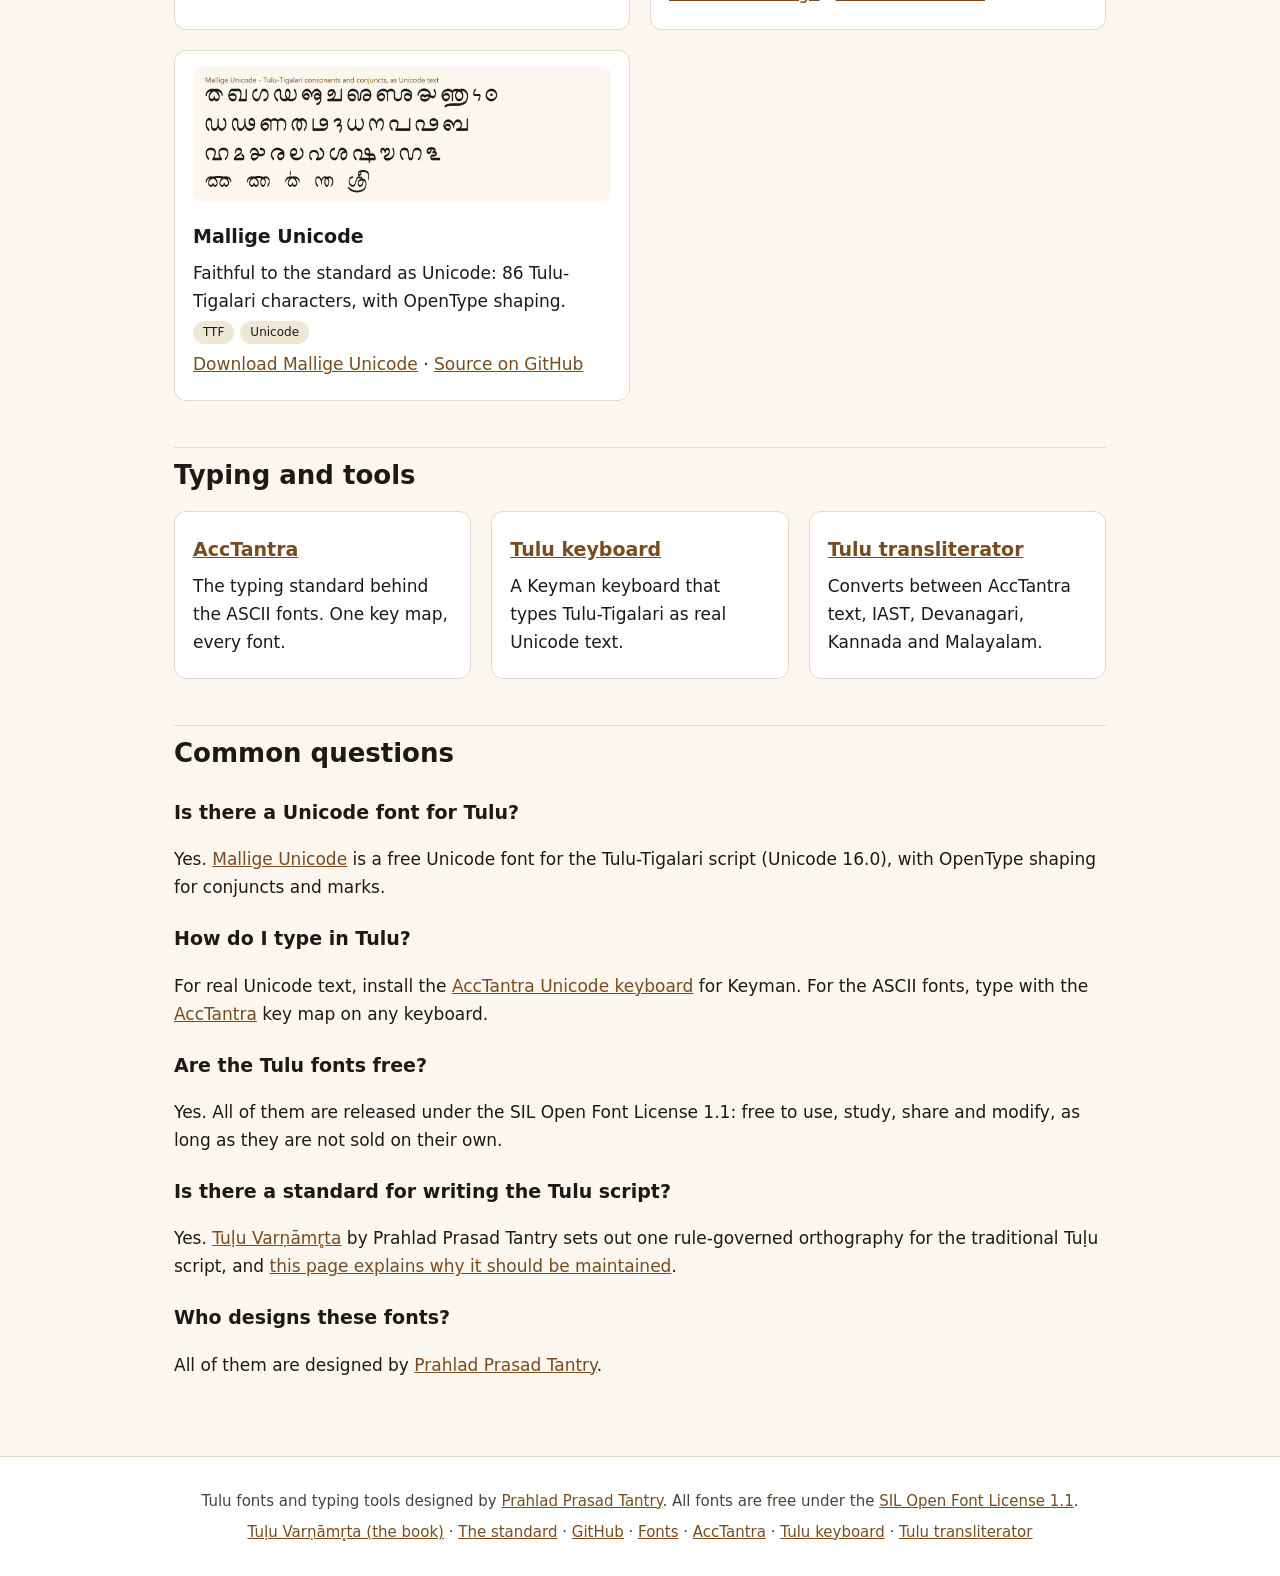
==== commit ddb85ed3: "State that Mallige and Mallige Unicode are the reference fonts for the standard" ====
--- a/index.html
+++ b/index.html
@@ -17,7 +17,7 @@
 <meta property="og:image" content="https://tantrytulufonts.github.io/assets/avatar.png">
 <meta name="twitter:card" content="summary">
 <link rel="stylesheet" href="/assets/style.css?v=5">
-<script type="application/ld+json">[{"@context": "https://schema.org", "@graph": [{"@type": "Organization", "@id": "https://tantrytulufonts.github.io/#foundry", "name": "Tantry Tulu Font Foundry", "alternateName": "Tantry Family of Tulu Fonts", "url": "https://tantrytulufonts.github.io/", "logo": "https://tantrytulufonts.github.io/assets/avatar.png", "founder": {"@id": "https://tantrytulufonts.github.io/about/#prahlad-prasad-tantry"}, "sameAs": ["https://github.com/TantryTuluFonts"], "description": "Free, open-source fonts and typing tools for Tulu lipi and the Tulu-Tigalari script, designed by Prahlad Prasad Tantry."}, {"@type": "Person", "@id": "https://tantrytulufonts.github.io/about/#prahlad-prasad-tantry", "name": "Prahlad Prasad Tantry", "alternateName": ["Prahlad Tantry"], "url": "https://tantrytulufonts.github.io/about/", "jobTitle": "Author and type designer", "knowsAbout": ["Tulu language", "Tulu-Tigalari script", "Tulu script orthography", "Tulu fonts", "Type design"], "sameAs": ["https://github.com/PrahladTantry", "https://github.com/TantryTuluFonts"], "image": "https://tantrytulufonts.github.io/assets/prahlad.jpg"}, {"@type": "WebPage", "@id": "https://tantrytulufonts.github.io/#webpage", "url": "https://tantrytulufonts.github.io/", "name": "Tulu Fonts | Tantry Tulu Font Foundry, by Prahlad Prasad Tantry", "description": "Free, open-source Tulu fonts, a Tulu Unicode font, a Tulu keyboard and a typing standard, all designed by Prahlad Prasad Tantry.", "isPartOf": {"@id": "https://tantrytulufonts.github.io/#website"}, "about": {"@id": "https://tantrytulufonts.github.io/#foundry"}, "author": {"@id": "https://tantrytulufonts.github.io/about/#prahlad-prasad-tantry"}}, {"@type": "WebSite", "@id": "https://tantrytulufonts.github.io/#website", "url": "https://tantrytulufonts.github.io/", "name": "Tantry Tulu Font Foundry", "publisher": {"@id": "https://tantrytulufonts.github.io/#foundry"}}, {"@type": "CreativeWork", "name": "Darage (Tulu font)", "description": "Calligraphic, with its Glyphs source included.", "url": "https://github.com/TantryTuluFonts/darage", "creator": {"@id": "https://tantrytulufonts.github.io/about/#prahlad-prasad-tantry"}, "publisher": {"@id": "https://tantrytulufonts.github.io/#foundry"}, "license": "https://openfontlicense.org", "encodingFormat": "font/otf", "inLanguage": "tcy", "isAccessibleForFree": true}, {"@type": "CreativeWork", "name": "Mandara (Tulu font)", "description": "Bold and rounded.", "url": "https://github.com/TantryTuluFonts/mandara", "creator": {"@id": "https://tantrytulufonts.github.io/about/#prahlad-prasad-tantry"}, "publisher": {"@id": "https://tantrytulufonts.github.io/#foundry"}, "license": "https://openfontlicense.org", "encodingFormat": "font/ttf", "inLanguage": "tcy", "isAccessibleForFree": true}, {"@type": "CreativeWork", "name": "Allige (Tulu font)", "description": "The Academy edition.", "url": "https://github.com/TantryTuluFonts/allige", "creator": {"@id": "https://tantrytulufonts.github.io/about/#prahlad-prasad-tantry"}, "publisher": {"@id": "https://tantrytulufonts.github.io/#foundry"}, "license": "https://openfontlicense.org", "encodingFormat": "font/ttf", "inLanguage": "tcy", "isAccessibleForFree": true}, {"@type": "CreativeWork", "name": "Mallige (Tulu font)", "description": "The largest set of conjuncts.", "url": "https://github.com/TantryTuluFonts/mallige", "creator": {"@id": "https://tantrytulufonts.github.io/about/#prahlad-prasad-tantry"}, "publisher": {"@id": "https://tantrytulufonts.github.io/#foundry"}, "license": "https://openfontlicense.org", "encodingFormat": "font/ttf", "inLanguage": "tcy", "isAccessibleForFree": true}, {"@type": "CreativeWork", "name": "Mallige Unicode (Tulu font)", "description": "86 Tulu-Tigalari characters, with OpenType shaping.", "url": "https://github.com/TantryTuluFonts/Mallige_unicode", "creator": {"@id": "https://tantrytulufonts.github.io/about/#prahlad-prasad-tantry"}, "publisher": {"@id": "https://tantrytulufonts.github.io/#foundry"}, "license": "https://openfontlicense.org", "encodingFormat": "font/ttf", "inLanguage": "tcy", "isAccessibleForFree": true}]}]</script>
+<script type="application/ld+json">[{"@context": "https://schema.org", "@graph": [{"@type": "Organization", "@id": "https://tantrytulufonts.github.io/#foundry", "name": "Tantry Tulu Font Foundry", "alternateName": "Tantry Family of Tulu Fonts", "url": "https://tantrytulufonts.github.io/", "logo": "https://tantrytulufonts.github.io/assets/avatar.png", "founder": {"@id": "https://tantrytulufonts.github.io/about/#prahlad-prasad-tantry"}, "sameAs": ["https://github.com/TantryTuluFonts"], "description": "Free, open-source fonts and typing tools for Tulu lipi and the Tulu-Tigalari script, designed by Prahlad Prasad Tantry."}, {"@type": "Person", "@id": "https://tantrytulufonts.github.io/about/#prahlad-prasad-tantry", "name": "Prahlad Prasad Tantry", "alternateName": ["Prahlad Tantry"], "url": "https://tantrytulufonts.github.io/about/", "jobTitle": "Author and type designer", "knowsAbout": ["Tulu language", "Tulu-Tigalari script", "Tulu script orthography", "Tulu fonts", "Type design"], "sameAs": ["https://github.com/PrahladTantry", "https://github.com/TantryTuluFonts"], "image": "https://tantrytulufonts.github.io/assets/prahlad.jpg"}, {"@type": "WebPage", "@id": "https://tantrytulufonts.github.io/#webpage", "url": "https://tantrytulufonts.github.io/", "name": "Tulu Fonts | Tantry Tulu Font Foundry, by Prahlad Prasad Tantry", "description": "Free, open-source Tulu fonts, a Tulu Unicode font, a Tulu keyboard and a typing standard, all designed by Prahlad Prasad Tantry.", "isPartOf": {"@id": "https://tantrytulufonts.github.io/#website"}, "about": {"@id": "https://tantrytulufonts.github.io/#foundry"}, "author": {"@id": "https://tantrytulufonts.github.io/about/#prahlad-prasad-tantry"}}, {"@type": "WebSite", "@id": "https://tantrytulufonts.github.io/#website", "url": "https://tantrytulufonts.github.io/", "name": "Tantry Tulu Font Foundry", "publisher": {"@id": "https://tantrytulufonts.github.io/#foundry"}}, {"@type": "CreativeWork", "name": "Darage (Tulu font)", "description": "Calligraphic, with its Glyphs source included.", "url": "https://github.com/TantryTuluFonts/darage", "creator": {"@id": "https://tantrytulufonts.github.io/about/#prahlad-prasad-tantry"}, "publisher": {"@id": "https://tantrytulufonts.github.io/#foundry"}, "license": "https://openfontlicense.org", "encodingFormat": "font/otf", "inLanguage": "tcy", "isAccessibleForFree": true}, {"@type": "CreativeWork", "name": "Mandara (Tulu font)", "description": "Bold and rounded.", "url": "https://github.com/TantryTuluFonts/mandara", "creator": {"@id": "https://tantrytulufonts.github.io/about/#prahlad-prasad-tantry"}, "publisher": {"@id": "https://tantrytulufonts.github.io/#foundry"}, "license": "https://openfontlicense.org", "encodingFormat": "font/ttf", "inLanguage": "tcy", "isAccessibleForFree": true}, {"@type": "CreativeWork", "name": "Allige (Tulu font)", "description": "The Academy edition, forked from Mallige.", "url": "https://github.com/TantryTuluFonts/allige", "creator": {"@id": "https://tantrytulufonts.github.io/about/#prahlad-prasad-tantry"}, "publisher": {"@id": "https://tantrytulufonts.github.io/#foundry"}, "license": "https://openfontlicense.org", "encodingFormat": "font/ttf", "inLanguage": "tcy", "isAccessibleForFree": true}, {"@type": "CreativeWork", "name": "Mallige (Tulu font)", "description": "Faithful to the standard, with the largest set of conjuncts.", "url": "https://github.com/TantryTuluFonts/mallige", "creator": {"@id": "https://tantrytulufonts.github.io/about/#prahlad-prasad-tantry"}, "publisher": {"@id": "https://tantrytulufonts.github.io/#foundry"}, "license": "https://openfontlicense.org", "encodingFormat": "font/ttf", "inLanguage": "tcy", "isAccessibleForFree": true}, {"@type": "CreativeWork", "name": "Mallige Unicode (Tulu font)", "description": "Faithful to the standard as Unicode: 86 Tulu-Tigalari characters, with OpenType shaping.", "url": "https://github.com/TantryTuluFonts/Mallige_unicode", "creator": {"@id": "https://tantrytulufonts.github.io/about/#prahlad-prasad-tantry"}, "publisher": {"@id": "https://tantrytulufonts.github.io/#foundry"}, "license": "https://openfontlicense.org", "encodingFormat": "font/ttf", "inLanguage": "tcy", "isAccessibleForFree": true}]}]</script>
 </head>
 <body>
 <header class="top"><a class="brand" href="/"><img src="/assets/avatar.png" width="40" height="40" alt="Tantry Tulu Font Foundry logo"><span>Tantry Tulu Font Foundry</span></a><nav aria-label="Main"><a href="/" aria-current="page">Home</a><a href="/tulu-varnamruta/">The book</a><a href="/tulu-script-standard/">The standard</a><a href="/fonts/">Fonts</a><a href="/tulu-unicode-font/">Unicode font</a><a href="/tulu-keyboard/">Keyboard</a><a href="/acctantra/">AccTantra</a><a href="/about/">About</a></nav></header>
@@ -41,13 +41,13 @@
 <h3>Mandara</h3><p>Bold and rounded.</p><p class="meta"><span>TTF</span><span>ASCII</span></p>
 <p><a href="https://github.com/TantryTuluFonts/mandara/releases/latest">Download Mandara</a> · <a href="https://github.com/TantryTuluFonts/mandara">Source on GitHub</a></p></article>
 <article class="card"><img src="/assets/allige.png" alt="Allige Tulu font specimen" width="1400" height="510">
-<h3>Allige</h3><p>The Academy edition.</p><p class="meta"><span>TTF</span><span>ASCII</span></p>
+<h3>Allige</h3><p>The Academy edition, forked from Mallige.</p><p class="meta"><span>TTF</span><span>ASCII</span></p>
 <p><a href="https://github.com/TantryTuluFonts/allige/releases/latest">Download Allige</a> · <a href="https://github.com/TantryTuluFonts/allige">Source on GitHub</a></p></article>
 <article class="card"><img src="/assets/mallige.png" alt="Mallige Tulu font specimen" width="1400" height="510">
-<h3>Mallige</h3><p>The largest set of conjuncts.</p><p class="meta"><span>TTF</span><span>ASCII</span></p>
+<h3>Mallige</h3><p>Faithful to the standard, with the largest set of conjuncts.</p><p class="meta"><span>TTF</span><span>ASCII</span></p>
 <p><a href="https://github.com/TantryTuluFonts/mallige/releases/latest">Download Mallige</a> · <a href="https://github.com/TantryTuluFonts/mallige">Source on GitHub</a></p></article>
 <article class="card"><img src="/assets/mallige-unicode.png" alt="Mallige Unicode Tulu font specimen" width="1400" height="450">
-<h3>Mallige Unicode</h3><p>86 Tulu-Tigalari characters, with OpenType shaping.</p><p class="meta"><span>TTF</span><span>Unicode</span></p>
+<h3>Mallige Unicode</h3><p>Faithful to the standard as Unicode: 86 Tulu-Tigalari characters, with OpenType shaping.</p><p class="meta"><span>TTF</span><span>Unicode</span></p>
 <p><a href="https://github.com/TantryTuluFonts/Mallige_unicode/releases/latest">Download Mallige Unicode</a> · <a href="https://github.com/TantryTuluFonts/Mallige_unicode">Source on GitHub</a></p></article>
 </div>
 <h2>Typing and tools</h2>
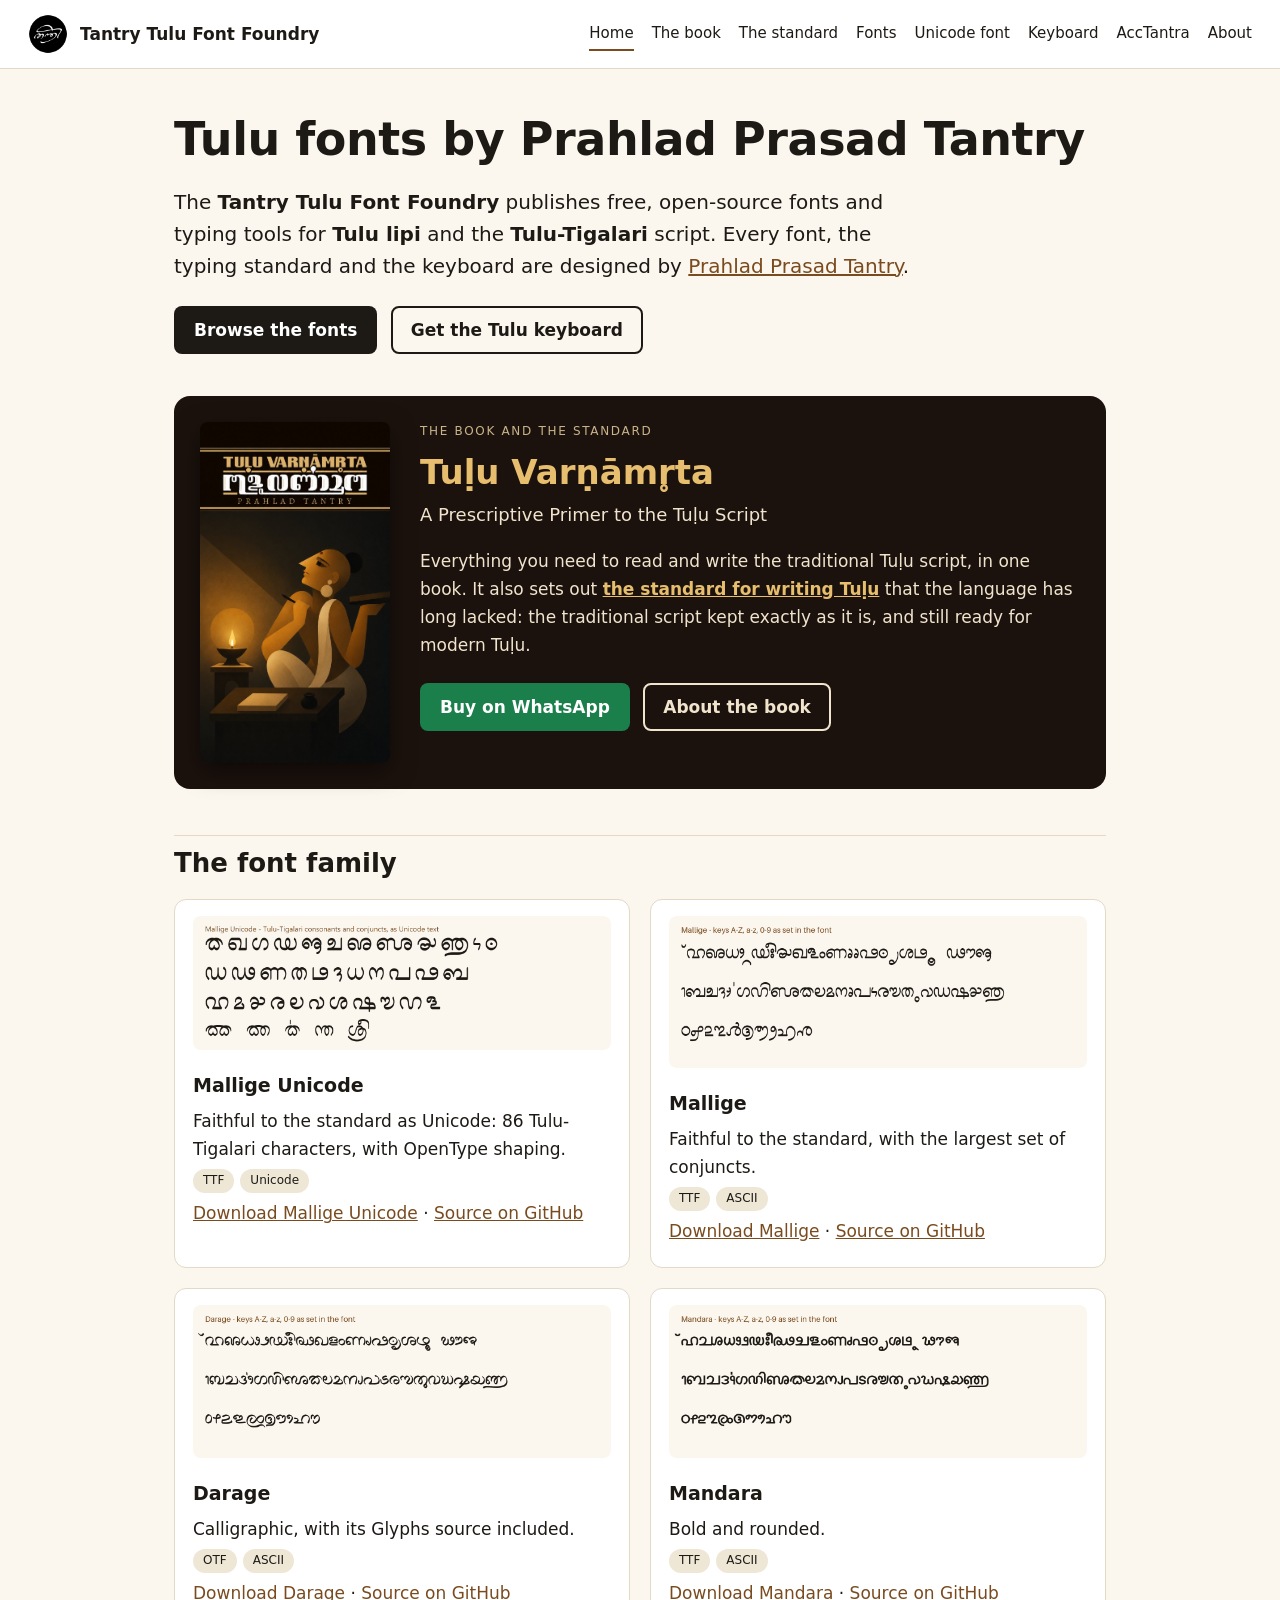
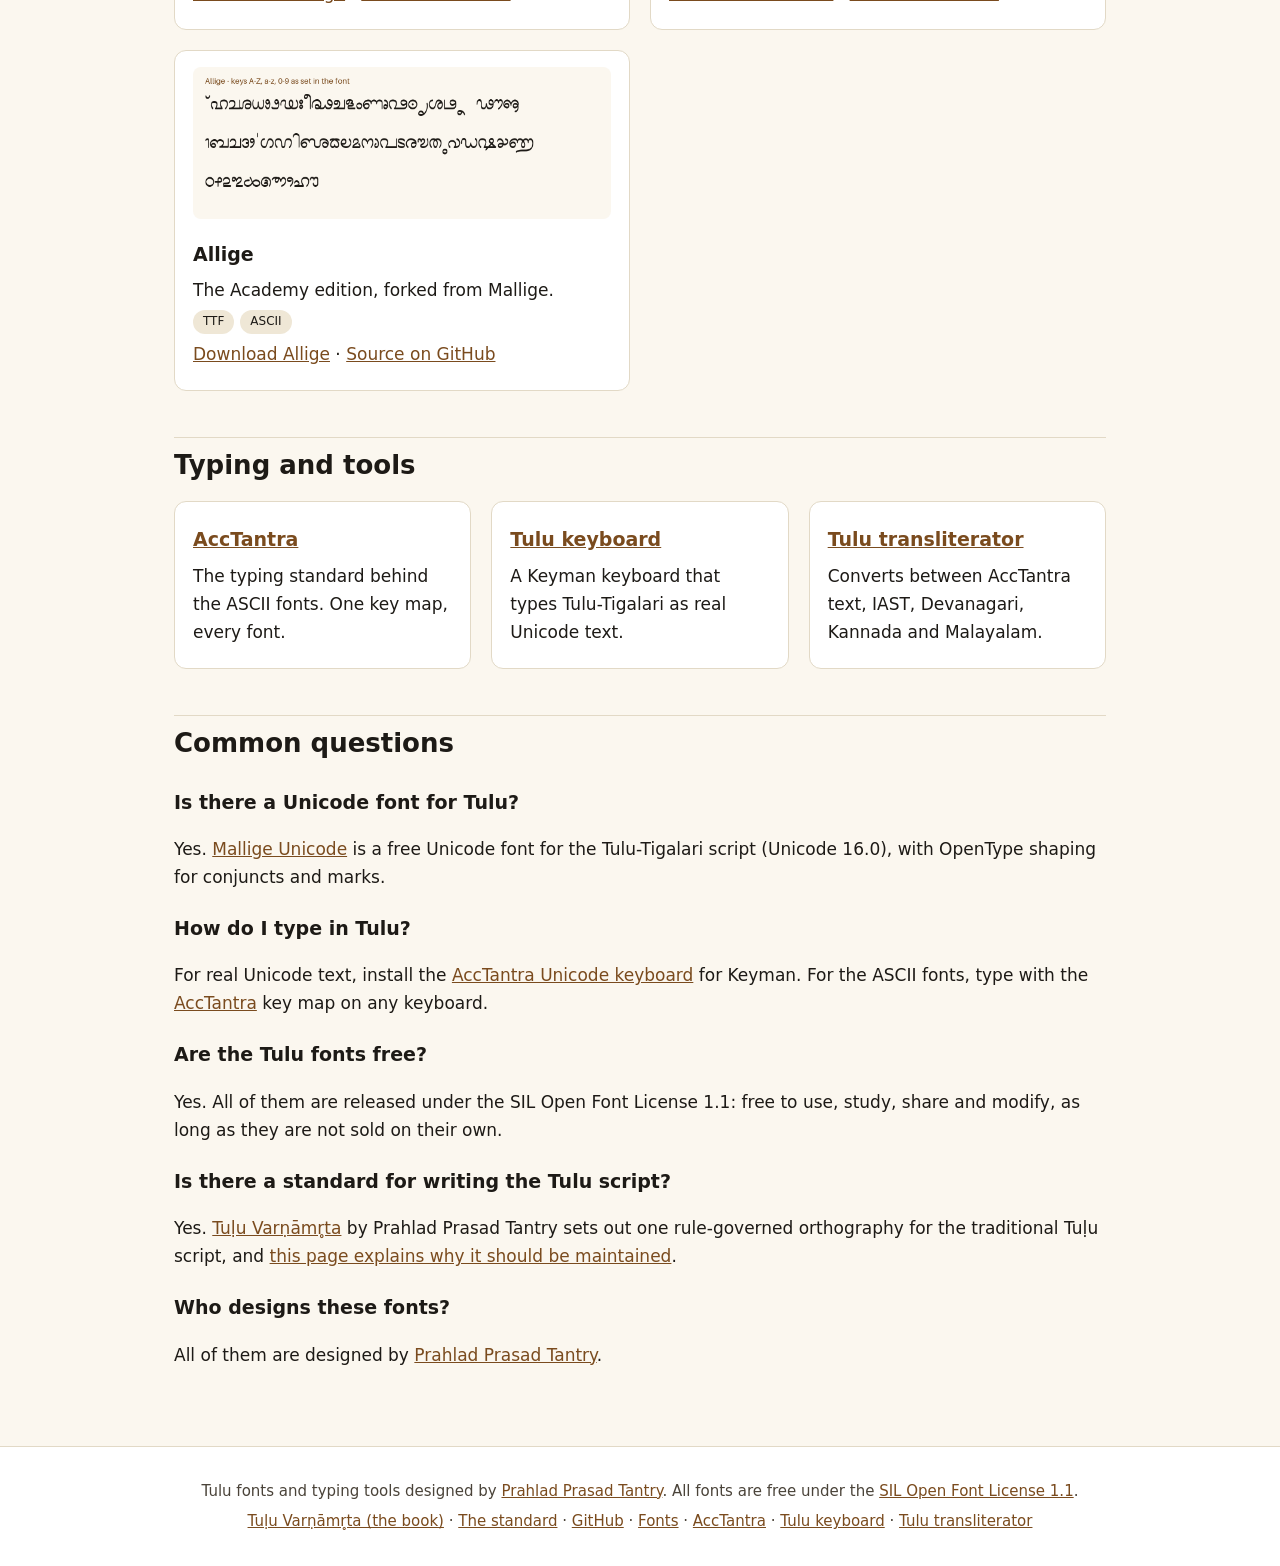
==== commit 88cce98a: "Order the fonts: Mallige Unicode, Mallige, Darage, then Mandara and Allige" ====
--- a/index.html
+++ b/index.html
@@ -17,7 +17,7 @@
 <meta property="og:image" content="https://tantrytulufonts.github.io/assets/avatar.png">
 <meta name="twitter:card" content="summary">
 <link rel="stylesheet" href="/assets/style.css?v=5">
-<script type="application/ld+json">[{"@context": "https://schema.org", "@graph": [{"@type": "Organization", "@id": "https://tantrytulufonts.github.io/#foundry", "name": "Tantry Tulu Font Foundry", "alternateName": "Tantry Family of Tulu Fonts", "url": "https://tantrytulufonts.github.io/", "logo": "https://tantrytulufonts.github.io/assets/avatar.png", "founder": {"@id": "https://tantrytulufonts.github.io/about/#prahlad-prasad-tantry"}, "sameAs": ["https://github.com/TantryTuluFonts"], "description": "Free, open-source fonts and typing tools for Tulu lipi and the Tulu-Tigalari script, designed by Prahlad Prasad Tantry."}, {"@type": "Person", "@id": "https://tantrytulufonts.github.io/about/#prahlad-prasad-tantry", "name": "Prahlad Prasad Tantry", "alternateName": ["Prahlad Tantry"], "url": "https://tantrytulufonts.github.io/about/", "jobTitle": "Author and type designer", "knowsAbout": ["Tulu language", "Tulu-Tigalari script", "Tulu script orthography", "Tulu fonts", "Type design"], "sameAs": ["https://github.com/PrahladTantry", "https://github.com/TantryTuluFonts"], "image": "https://tantrytulufonts.github.io/assets/prahlad.jpg"}, {"@type": "WebPage", "@id": "https://tantrytulufonts.github.io/#webpage", "url": "https://tantrytulufonts.github.io/", "name": "Tulu Fonts | Tantry Tulu Font Foundry, by Prahlad Prasad Tantry", "description": "Free, open-source Tulu fonts, a Tulu Unicode font, a Tulu keyboard and a typing standard, all designed by Prahlad Prasad Tantry.", "isPartOf": {"@id": "https://tantrytulufonts.github.io/#website"}, "about": {"@id": "https://tantrytulufonts.github.io/#foundry"}, "author": {"@id": "https://tantrytulufonts.github.io/about/#prahlad-prasad-tantry"}}, {"@type": "WebSite", "@id": "https://tantrytulufonts.github.io/#website", "url": "https://tantrytulufonts.github.io/", "name": "Tantry Tulu Font Foundry", "publisher": {"@id": "https://tantrytulufonts.github.io/#foundry"}}, {"@type": "CreativeWork", "name": "Darage (Tulu font)", "description": "Calligraphic, with its Glyphs source included.", "url": "https://github.com/TantryTuluFonts/darage", "creator": {"@id": "https://tantrytulufonts.github.io/about/#prahlad-prasad-tantry"}, "publisher": {"@id": "https://tantrytulufonts.github.io/#foundry"}, "license": "https://openfontlicense.org", "encodingFormat": "font/otf", "inLanguage": "tcy", "isAccessibleForFree": true}, {"@type": "CreativeWork", "name": "Mandara (Tulu font)", "description": "Bold and rounded.", "url": "https://github.com/TantryTuluFonts/mandara", "creator": {"@id": "https://tantrytulufonts.github.io/about/#prahlad-prasad-tantry"}, "publisher": {"@id": "https://tantrytulufonts.github.io/#foundry"}, "license": "https://openfontlicense.org", "encodingFormat": "font/ttf", "inLanguage": "tcy", "isAccessibleForFree": true}, {"@type": "CreativeWork", "name": "Allige (Tulu font)", "description": "The Academy edition, forked from Mallige.", "url": "https://github.com/TantryTuluFonts/allige", "creator": {"@id": "https://tantrytulufonts.github.io/about/#prahlad-prasad-tantry"}, "publisher": {"@id": "https://tantrytulufonts.github.io/#foundry"}, "license": "https://openfontlicense.org", "encodingFormat": "font/ttf", "inLanguage": "tcy", "isAccessibleForFree": true}, {"@type": "CreativeWork", "name": "Mallige (Tulu font)", "description": "Faithful to the standard, with the largest set of conjuncts.", "url": "https://github.com/TantryTuluFonts/mallige", "creator": {"@id": "https://tantrytulufonts.github.io/about/#prahlad-prasad-tantry"}, "publisher": {"@id": "https://tantrytulufonts.github.io/#foundry"}, "license": "https://openfontlicense.org", "encodingFormat": "font/ttf", "inLanguage": "tcy", "isAccessibleForFree": true}, {"@type": "CreativeWork", "name": "Mallige Unicode (Tulu font)", "description": "Faithful to the standard as Unicode: 86 Tulu-Tigalari characters, with OpenType shaping.", "url": "https://github.com/TantryTuluFonts/Mallige_unicode", "creator": {"@id": "https://tantrytulufonts.github.io/about/#prahlad-prasad-tantry"}, "publisher": {"@id": "https://tantrytulufonts.github.io/#foundry"}, "license": "https://openfontlicense.org", "encodingFormat": "font/ttf", "inLanguage": "tcy", "isAccessibleForFree": true}]}]</script>
+<script type="application/ld+json">[{"@context": "https://schema.org", "@graph": [{"@type": "Organization", "@id": "https://tantrytulufonts.github.io/#foundry", "name": "Tantry Tulu Font Foundry", "alternateName": "Tantry Family of Tulu Fonts", "url": "https://tantrytulufonts.github.io/", "logo": "https://tantrytulufonts.github.io/assets/avatar.png", "founder": {"@id": "https://tantrytulufonts.github.io/about/#prahlad-prasad-tantry"}, "sameAs": ["https://github.com/TantryTuluFonts"], "description": "Free, open-source fonts and typing tools for Tulu lipi and the Tulu-Tigalari script, designed by Prahlad Prasad Tantry."}, {"@type": "Person", "@id": "https://tantrytulufonts.github.io/about/#prahlad-prasad-tantry", "name": "Prahlad Prasad Tantry", "alternateName": ["Prahlad Tantry"], "url": "https://tantrytulufonts.github.io/about/", "jobTitle": "Author and type designer", "knowsAbout": ["Tulu language", "Tulu-Tigalari script", "Tulu script orthography", "Tulu fonts", "Type design"], "sameAs": ["https://github.com/PrahladTantry", "https://github.com/TantryTuluFonts"], "image": "https://tantrytulufonts.github.io/assets/prahlad.jpg"}, {"@type": "WebPage", "@id": "https://tantrytulufonts.github.io/#webpage", "url": "https://tantrytulufonts.github.io/", "name": "Tulu Fonts | Tantry Tulu Font Foundry, by Prahlad Prasad Tantry", "description": "Free, open-source Tulu fonts, a Tulu Unicode font, a Tulu keyboard and a typing standard, all designed by Prahlad Prasad Tantry.", "isPartOf": {"@id": "https://tantrytulufonts.github.io/#website"}, "about": {"@id": "https://tantrytulufonts.github.io/#foundry"}, "author": {"@id": "https://tantrytulufonts.github.io/about/#prahlad-prasad-tantry"}}, {"@type": "WebSite", "@id": "https://tantrytulufonts.github.io/#website", "url": "https://tantrytulufonts.github.io/", "name": "Tantry Tulu Font Foundry", "publisher": {"@id": "https://tantrytulufonts.github.io/#foundry"}}, {"@type": "CreativeWork", "name": "Mallige Unicode (Tulu font)", "description": "Faithful to the standard as Unicode: 86 Tulu-Tigalari characters, with OpenType shaping.", "url": "https://github.com/TantryTuluFonts/Mallige_unicode", "creator": {"@id": "https://tantrytulufonts.github.io/about/#prahlad-prasad-tantry"}, "publisher": {"@id": "https://tantrytulufonts.github.io/#foundry"}, "license": "https://openfontlicense.org", "encodingFormat": "font/ttf", "inLanguage": "tcy", "isAccessibleForFree": true}, {"@type": "CreativeWork", "name": "Mallige (Tulu font)", "description": "Faithful to the standard, with the largest set of conjuncts.", "url": "https://github.com/TantryTuluFonts/mallige", "creator": {"@id": "https://tantrytulufonts.github.io/about/#prahlad-prasad-tantry"}, "publisher": {"@id": "https://tantrytulufonts.github.io/#foundry"}, "license": "https://openfontlicense.org", "encodingFormat": "font/ttf", "inLanguage": "tcy", "isAccessibleForFree": true}, {"@type": "CreativeWork", "name": "Darage (Tulu font)", "description": "Calligraphic, with its Glyphs source included.", "url": "https://github.com/TantryTuluFonts/darage", "creator": {"@id": "https://tantrytulufonts.github.io/about/#prahlad-prasad-tantry"}, "publisher": {"@id": "https://tantrytulufonts.github.io/#foundry"}, "license": "https://openfontlicense.org", "encodingFormat": "font/otf", "inLanguage": "tcy", "isAccessibleForFree": true}, {"@type": "CreativeWork", "name": "Mandara (Tulu font)", "description": "Bold and rounded.", "url": "https://github.com/TantryTuluFonts/mandara", "creator": {"@id": "https://tantrytulufonts.github.io/about/#prahlad-prasad-tantry"}, "publisher": {"@id": "https://tantrytulufonts.github.io/#foundry"}, "license": "https://openfontlicense.org", "encodingFormat": "font/ttf", "inLanguage": "tcy", "isAccessibleForFree": true}, {"@type": "CreativeWork", "name": "Allige (Tulu font)", "description": "The Academy edition, forked from Mallige.", "url": "https://github.com/TantryTuluFonts/allige", "creator": {"@id": "https://tantrytulufonts.github.io/about/#prahlad-prasad-tantry"}, "publisher": {"@id": "https://tantrytulufonts.github.io/#foundry"}, "license": "https://openfontlicense.org", "encodingFormat": "font/ttf", "inLanguage": "tcy", "isAccessibleForFree": true}]}]</script>
 </head>
 <body>
 <header class="top"><a class="brand" href="/"><img src="/assets/avatar.png" width="40" height="40" alt="Tantry Tulu Font Foundry logo"><span>Tantry Tulu Font Foundry</span></a><nav aria-label="Main"><a href="/" aria-current="page">Home</a><a href="/tulu-varnamruta/">The book</a><a href="/tulu-script-standard/">The standard</a><a href="/fonts/">Fonts</a><a href="/tulu-unicode-font/">Unicode font</a><a href="/tulu-keyboard/">Keyboard</a><a href="/acctantra/">AccTantra</a><a href="/about/">About</a></nav></header>
@@ -34,7 +34,13 @@
 <p class="cta"><a class="btn wa" href="https://api.whatsapp.com/send/?phone=918722229750&amp;text=Hello%21+I%27m+interested+in+Tulu+Varnamruta%2C+the+Tulu+script+primer.+Please+share+the+book%27s+price+and+details+on+how+to+purchase+it" rel="noopener">Buy on WhatsApp</a> <a class="btn alt" href="/tulu-varnamruta/">About the book</a></p></div>
 </section>
 <h2>The font family</h2>
-<div class="grid"><article class="card"><img src="/assets/darage.png" alt="Darage Tulu font specimen" width="1400" height="510">
+<div class="grid"><article class="card"><img src="/assets/mallige-unicode.png" alt="Mallige Unicode Tulu font specimen" width="1400" height="450">
+<h3>Mallige Unicode</h3><p>Faithful to the standard as Unicode: 86 Tulu-Tigalari characters, with OpenType shaping.</p><p class="meta"><span>TTF</span><span>Unicode</span></p>
+<p><a href="https://github.com/TantryTuluFonts/Mallige_unicode/releases/latest">Download Mallige Unicode</a> · <a href="https://github.com/TantryTuluFonts/Mallige_unicode">Source on GitHub</a></p></article>
+<article class="card"><img src="/assets/mallige.png" alt="Mallige Tulu font specimen" width="1400" height="510">
+<h3>Mallige</h3><p>Faithful to the standard, with the largest set of conjuncts.</p><p class="meta"><span>TTF</span><span>ASCII</span></p>
+<p><a href="https://github.com/TantryTuluFonts/mallige/releases/latest">Download Mallige</a> · <a href="https://github.com/TantryTuluFonts/mallige">Source on GitHub</a></p></article>
+<article class="card"><img src="/assets/darage.png" alt="Darage Tulu font specimen" width="1400" height="510">
 <h3>Darage</h3><p>Calligraphic, with its Glyphs source included.</p><p class="meta"><span>OTF</span><span>ASCII</span></p>
 <p><a href="https://github.com/TantryTuluFonts/darage/releases/latest">Download Darage</a> · <a href="https://github.com/TantryTuluFonts/darage">Source on GitHub</a></p></article>
 <article class="card"><img src="/assets/mandara.png" alt="Mandara Tulu font specimen" width="1400" height="510">
@@ -43,12 +49,6 @@
 <article class="card"><img src="/assets/allige.png" alt="Allige Tulu font specimen" width="1400" height="510">
 <h3>Allige</h3><p>The Academy edition, forked from Mallige.</p><p class="meta"><span>TTF</span><span>ASCII</span></p>
 <p><a href="https://github.com/TantryTuluFonts/allige/releases/latest">Download Allige</a> · <a href="https://github.com/TantryTuluFonts/allige">Source on GitHub</a></p></article>
-<article class="card"><img src="/assets/mallige.png" alt="Mallige Tulu font specimen" width="1400" height="510">
-<h3>Mallige</h3><p>Faithful to the standard, with the largest set of conjuncts.</p><p class="meta"><span>TTF</span><span>ASCII</span></p>
-<p><a href="https://github.com/TantryTuluFonts/mallige/releases/latest">Download Mallige</a> · <a href="https://github.com/TantryTuluFonts/mallige">Source on GitHub</a></p></article>
-<article class="card"><img src="/assets/mallige-unicode.png" alt="Mallige Unicode Tulu font specimen" width="1400" height="450">
-<h3>Mallige Unicode</h3><p>Faithful to the standard as Unicode: 86 Tulu-Tigalari characters, with OpenType shaping.</p><p class="meta"><span>TTF</span><span>Unicode</span></p>
-<p><a href="https://github.com/TantryTuluFonts/Mallige_unicode/releases/latest">Download Mallige Unicode</a> · <a href="https://github.com/TantryTuluFonts/Mallige_unicode">Source on GitHub</a></p></article>
 </div>
 <h2>Typing and tools</h2>
 <div class="grid3">
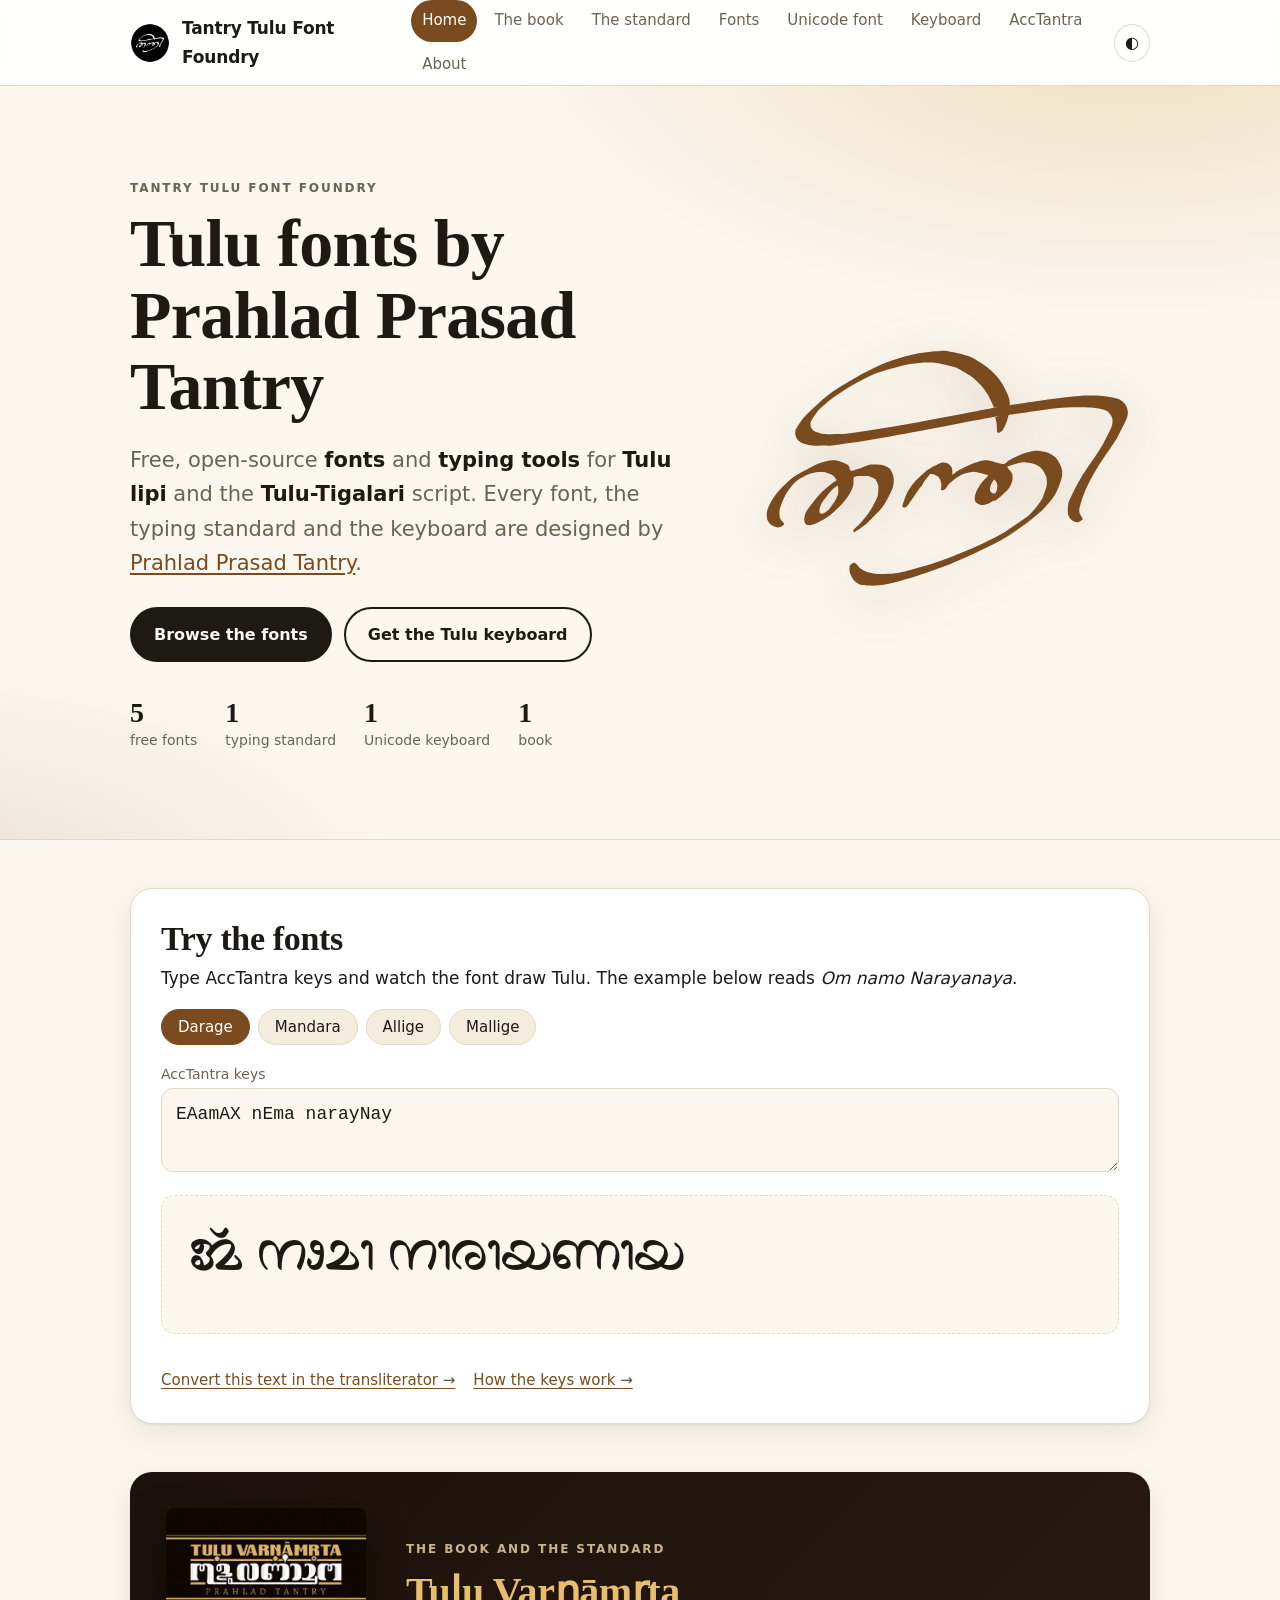
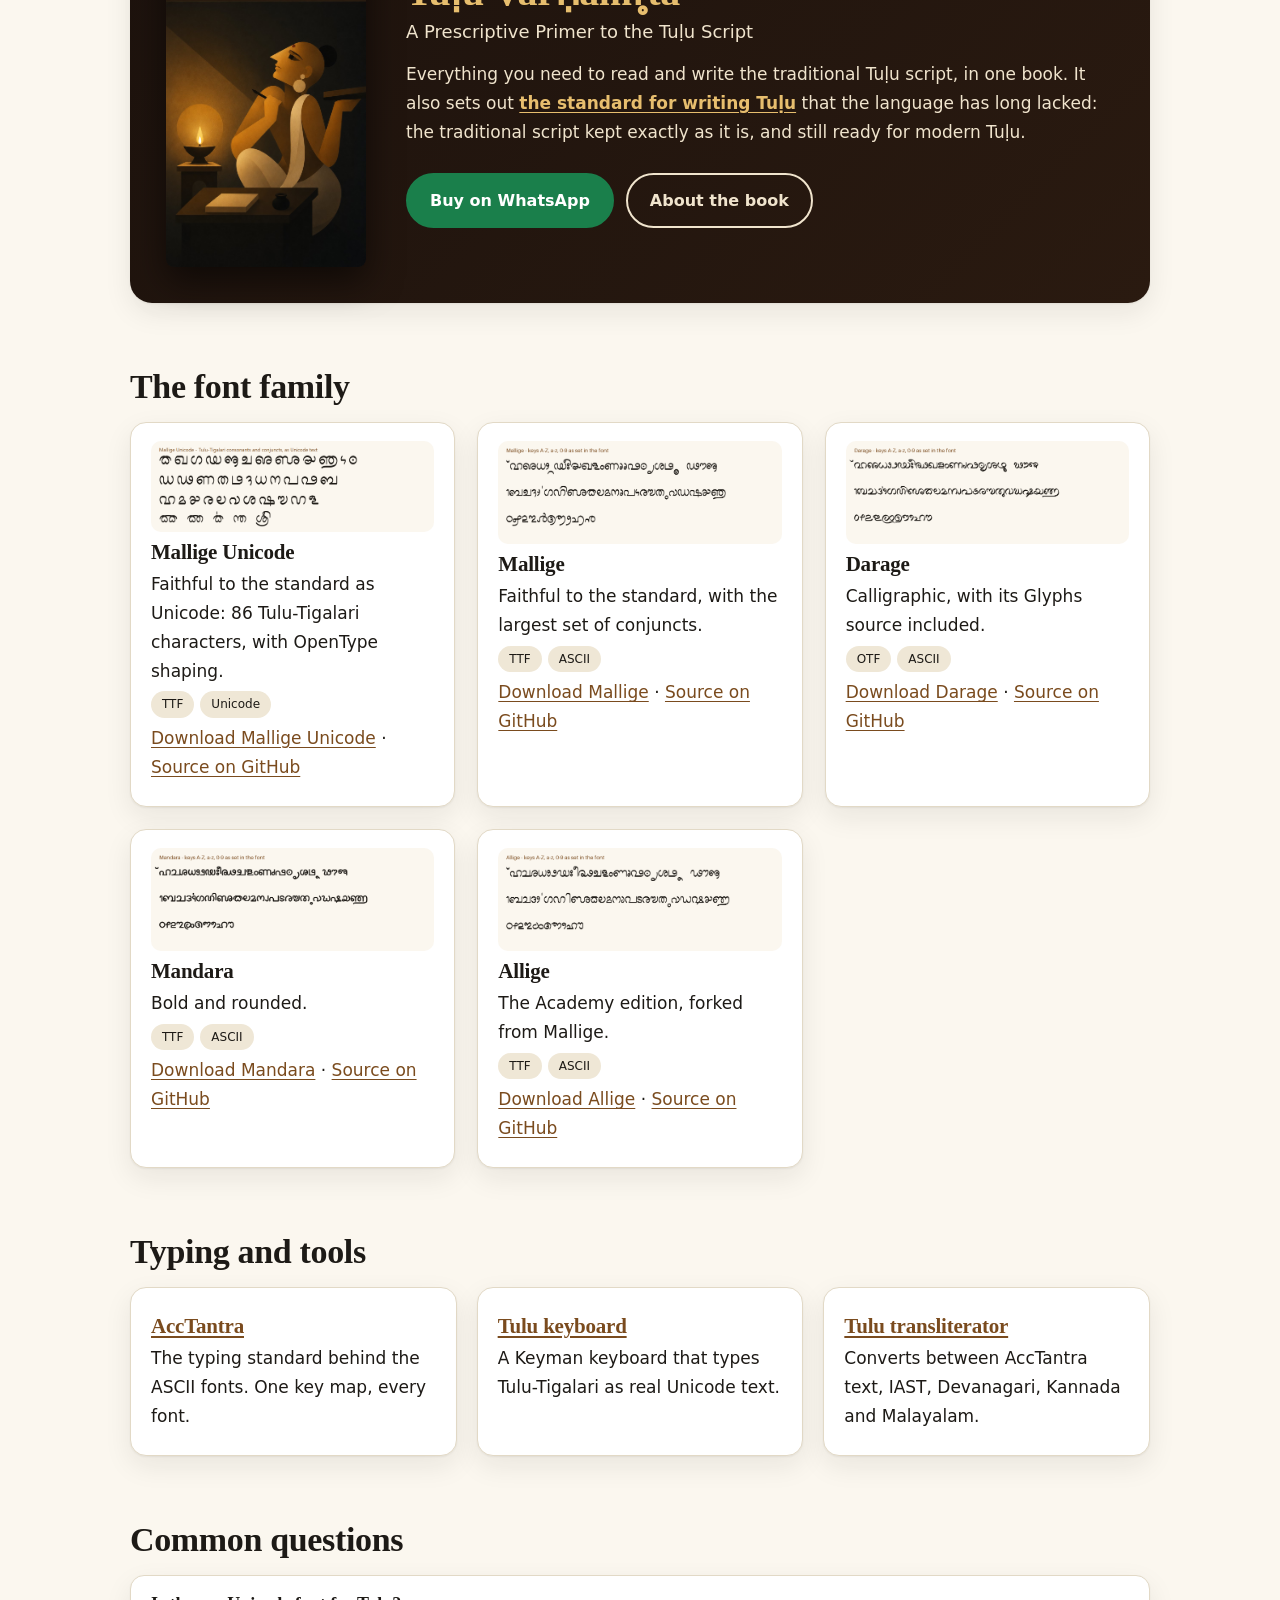
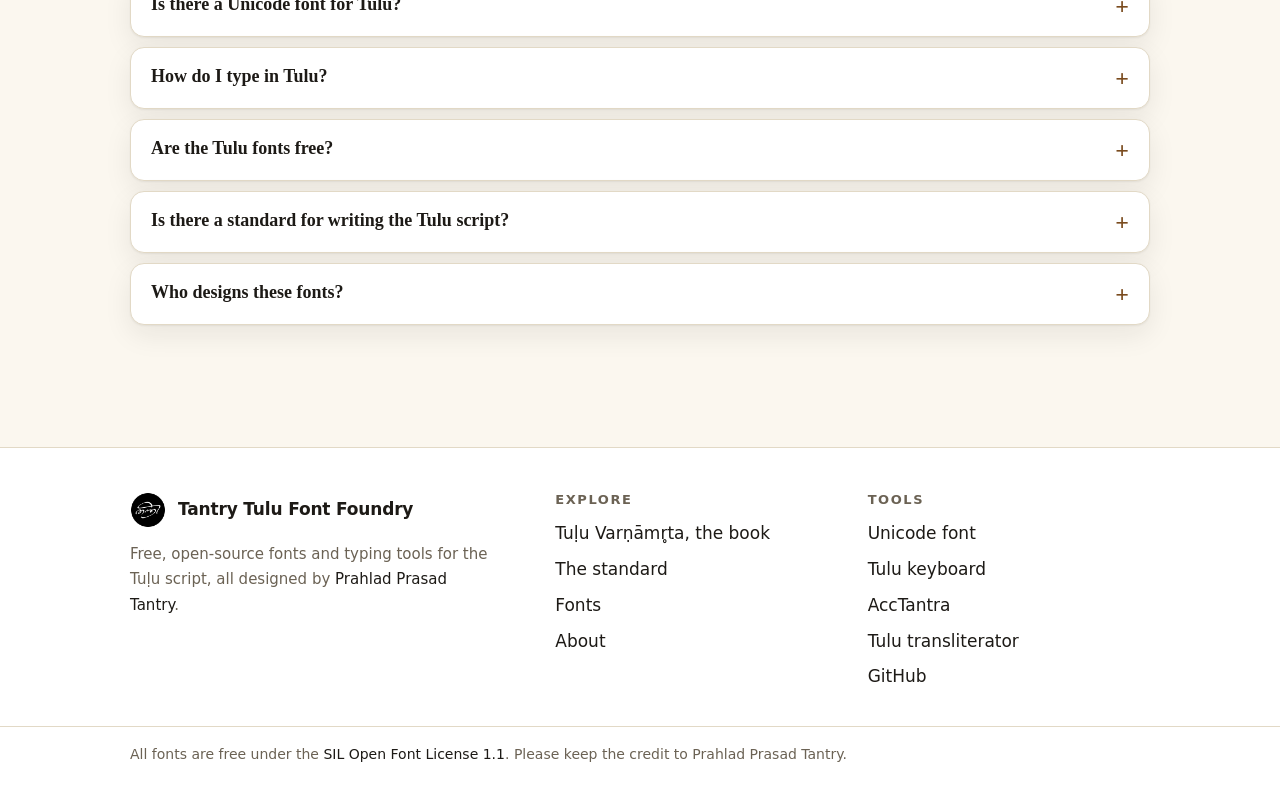
==== commit e8335628: "Redesign the website: new design system, dark mode, mobile menu, hero with the calligraphic mark, li" ====
--- a/index.html
+++ b/index.html
@@ -16,23 +16,55 @@
 <meta property="og:url" content="https://tantrytulufonts.github.io/">
 <meta property="og:image" content="https://tantrytulufonts.github.io/assets/avatar.png">
 <meta name="twitter:card" content="summary">
-<link rel="stylesheet" href="/assets/style.css?v=5">
+<meta name="color-scheme" content="light dark">
+<script>try{var t=localStorage.getItem('tt-theme');if(t)document.documentElement.setAttribute('data-theme',t)}catch(e){}</script>
+<link rel="stylesheet" href="/assets/style.css?v=6">
 <script type="application/ld+json">[{"@context": "https://schema.org", "@graph": [{"@type": "Organization", "@id": "https://tantrytulufonts.github.io/#foundry", "name": "Tantry Tulu Font Foundry", "alternateName": "Tantry Family of Tulu Fonts", "url": "https://tantrytulufonts.github.io/", "logo": "https://tantrytulufonts.github.io/assets/avatar.png", "founder": {"@id": "https://tantrytulufonts.github.io/about/#prahlad-prasad-tantry"}, "sameAs": ["https://github.com/TantryTuluFonts"], "description": "Free, open-source fonts and typing tools for Tulu lipi and the Tulu-Tigalari script, designed by Prahlad Prasad Tantry."}, {"@type": "Person", "@id": "https://tantrytulufonts.github.io/about/#prahlad-prasad-tantry", "name": "Prahlad Prasad Tantry", "alternateName": ["Prahlad Tantry"], "url": "https://tantrytulufonts.github.io/about/", "jobTitle": "Author and type designer", "knowsAbout": ["Tulu language", "Tulu-Tigalari script", "Tulu script orthography", "Tulu fonts", "Type design"], "sameAs": ["https://github.com/PrahladTantry", "https://github.com/TantryTuluFonts"], "image": "https://tantrytulufonts.github.io/assets/prahlad.jpg"}, {"@type": "WebPage", "@id": "https://tantrytulufonts.github.io/#webpage", "url": "https://tantrytulufonts.github.io/", "name": "Tulu Fonts | Tantry Tulu Font Foundry, by Prahlad Prasad Tantry", "description": "Free, open-source Tulu fonts, a Tulu Unicode font, a Tulu keyboard and a typing standard, all designed by Prahlad Prasad Tantry.", "isPartOf": {"@id": "https://tantrytulufonts.github.io/#website"}, "about": {"@id": "https://tantrytulufonts.github.io/#foundry"}, "author": {"@id": "https://tantrytulufonts.github.io/about/#prahlad-prasad-tantry"}}, {"@type": "WebSite", "@id": "https://tantrytulufonts.github.io/#website", "url": "https://tantrytulufonts.github.io/", "name": "Tantry Tulu Font Foundry", "publisher": {"@id": "https://tantrytulufonts.github.io/#foundry"}}, {"@type": "CreativeWork", "name": "Mallige Unicode (Tulu font)", "description": "Faithful to the standard as Unicode: 86 Tulu-Tigalari characters, with OpenType shaping.", "url": "https://github.com/TantryTuluFonts/Mallige_unicode", "creator": {"@id": "https://tantrytulufonts.github.io/about/#prahlad-prasad-tantry"}, "publisher": {"@id": "https://tantrytulufonts.github.io/#foundry"}, "license": "https://openfontlicense.org", "encodingFormat": "font/ttf", "inLanguage": "tcy", "isAccessibleForFree": true}, {"@type": "CreativeWork", "name": "Mallige (Tulu font)", "description": "Faithful to the standard, with the largest set of conjuncts.", "url": "https://github.com/TantryTuluFonts/mallige", "creator": {"@id": "https://tantrytulufonts.github.io/about/#prahlad-prasad-tantry"}, "publisher": {"@id": "https://tantrytulufonts.github.io/#foundry"}, "license": "https://openfontlicense.org", "encodingFormat": "font/ttf", "inLanguage": "tcy", "isAccessibleForFree": true}, {"@type": "CreativeWork", "name": "Darage (Tulu font)", "description": "Calligraphic, with its Glyphs source included.", "url": "https://github.com/TantryTuluFonts/darage", "creator": {"@id": "https://tantrytulufonts.github.io/about/#prahlad-prasad-tantry"}, "publisher": {"@id": "https://tantrytulufonts.github.io/#foundry"}, "license": "https://openfontlicense.org", "encodingFormat": "font/otf", "inLanguage": "tcy", "isAccessibleForFree": true}, {"@type": "CreativeWork", "name": "Mandara (Tulu font)", "description": "Bold and rounded.", "url": "https://github.com/TantryTuluFonts/mandara", "creator": {"@id": "https://tantrytulufonts.github.io/about/#prahlad-prasad-tantry"}, "publisher": {"@id": "https://tantrytulufonts.github.io/#foundry"}, "license": "https://openfontlicense.org", "encodingFormat": "font/ttf", "inLanguage": "tcy", "isAccessibleForFree": true}, {"@type": "CreativeWork", "name": "Allige (Tulu font)", "description": "The Academy edition, forked from Mallige.", "url": "https://github.com/TantryTuluFonts/allige", "creator": {"@id": "https://tantrytulufonts.github.io/about/#prahlad-prasad-tantry"}, "publisher": {"@id": "https://tantrytulufonts.github.io/#foundry"}, "license": "https://openfontlicense.org", "encodingFormat": "font/ttf", "inLanguage": "tcy", "isAccessibleForFree": true}]}]</script>
 </head>
 <body>
-<header class="top"><a class="brand" href="/"><img src="/assets/avatar.png" width="40" height="40" alt="Tantry Tulu Font Foundry logo"><span>Tantry Tulu Font Foundry</span></a><nav aria-label="Main"><a href="/" aria-current="page">Home</a><a href="/tulu-varnamruta/">The book</a><a href="/tulu-script-standard/">The standard</a><a href="/fonts/">Fonts</a><a href="/tulu-unicode-font/">Unicode font</a><a href="/tulu-keyboard/">Keyboard</a><a href="/acctantra/">AccTantra</a><a href="/about/">About</a></nav></header>
-<main>
+<a class="skip" href="#main">Skip to the content</a>
+<header class="top"><div class="wrap">
+<a class="brand" href="/"><img src="/assets/avatar.png" width="40" height="40" alt="Tantry Tulu Font Foundry logo"><span>Tantry Tulu Font Foundry</span></a>
+<div class="tools"><nav class="nav" id="nav" aria-label="Main"><a href="/" aria-current="page">Home</a><a href="/tulu-varnamruta/">The book</a><a href="/tulu-script-standard/">The standard</a><a href="/fonts/">Fonts</a><a href="/tulu-unicode-font/">Unicode font</a><a href="/tulu-keyboard/">Keyboard</a><a href="/acctantra/">AccTantra</a><a href="/about/">About</a></nav>
+<button class="icon-btn" id="themeBtn" type="button" aria-label="Switch between light and dark theme" title="Light / dark">◐</button>
+<button class="icon-btn menu-btn" id="menuBtn" type="button" aria-label="Open the menu" aria-expanded="false" aria-controls="nav">☰</button></div>
+</div></header>
+<section class="hero"><div class="wrap">
+<div>
+<p class="eyebrow">Tantry Tulu Font Foundry</p>
 <h1>Tulu fonts by Prahlad Prasad Tantry</h1>
-<p class="lead">The <strong>Tantry Tulu Font Foundry</strong> publishes free, open-source fonts and typing tools for <strong>Tulu lipi</strong> and the <strong>Tulu-Tigalari</strong> script. Every font, the typing standard and the keyboard are designed by <a href="/about/">Prahlad Prasad Tantry</a>.</p>
-<p class="cta"><a class="btn" href="/fonts/">Browse the fonts</a> <a class="btn alt" href="/tulu-keyboard/">Get the Tulu keyboard</a></p>
+<p class="lead">Free, open-source <strong>fonts</strong> and <strong>typing tools</strong> for <strong>Tulu lipi</strong> and the <strong>Tulu-Tigalari</strong> script. Every font, the typing standard and the keyboard are designed by <a href="/about/">Prahlad Prasad Tantry</a>.</p>
+<div class="cta"><a class="btn" href="/fonts/">Browse the fonts</a><a class="btn alt" href="/tulu-keyboard/">Get the Tulu keyboard</a></div>
+<ul class="facts"><li><b>5</b>free fonts</li><li><b>1</b>typing standard</li><li><b>1</b>Unicode keyboard</li><li><b>1</b>book</li></ul>
+</div>
+<div class="mark"><svg role="img" aria-label="Tantry Tulu Font Foundry calligraphic mark" xmlns="http://www.w3.org/2000/svg" viewBox="0 0 256 256"><path fill="currentColor" fill-rule="evenodd" transform="translate(-55.43 26.30) scale(0.1091)" d="M1366.0 964.0C1363.2 955.7 1359.3 949.3 1356.0 944.0C1352.7 938.7 1353.5 936.7 1346.0 932.0C1338.5 927.3 1320.2 919.3 1311.0 916.0C1301.8 912.7 1302.0 912.8 1291.0 912.0C1280.0 911.2 1255.5 910.7 1245.0 911.0C1234.5 911.3 1246.8 908.0 1228.0 914.0C1209.2 920.0 1150.8 945.5 1132.0 947.0C1113.2 948.5 1120.2 929.2 1115.0 923.0C1109.8 916.8 1111.0 915.3 1101.0 910.0C1091.0 904.7 1069.0 894.8 1055.0 891.0C1041.0 887.2 1034.2 885.3 1017.0 887.0C999.8 888.7 971.0 895.2 952.0 901.0C933.0 906.8 924.7 911.2 903.0 922.0C881.3 932.8 842.3 954.0 822.0 966.0C801.7 978.0 799.7 978.0 781.0 994.0C762.3 1010.0 727.7 1042.8 710.0 1062.0C692.3 1081.2 683.5 1096.5 675.0 1109.0C666.5 1121.5 664.7 1124.8 659.0 1137.0C653.3 1149.2 644.0 1167.7 641.0 1182.0C638.0 1196.3 639.0 1212.0 641.0 1223.0C643.0 1234.0 648.7 1241.8 653.0 1248.0C657.3 1254.2 661.0 1256.2 667.0 1260.0C673.0 1263.8 681.5 1268.7 689.0 1271.0C696.5 1273.3 704.0 1276.0 712.0 1274.0C720.0 1272.0 732.5 1262.8 737.0 1259.0C741.5 1255.2 741.2 1255.3 739.0 1251.0C736.8 1246.7 728.0 1239.0 724.0 1233.0C720.0 1227.0 716.8 1224.0 715.0 1215.0C713.2 1206.0 711.8 1190.5 713.0 1179.0C714.2 1167.5 716.8 1160.0 722.0 1146.0C727.2 1132.0 737.7 1108.2 744.0 1095.0C750.3 1081.8 750.7 1080.2 760.0 1067.0C769.3 1053.8 785.7 1029.7 800.0 1016.0C814.3 1002.3 833.0 992.8 846.0 985.0C859.0 977.2 865.2 973.8 878.0 969.0C890.8 964.2 908.5 958.5 923.0 956.0C937.5 953.5 953.8 953.3 965.0 954.0C976.2 954.7 980.8 956.8 990.0 960.0C999.2 963.2 1011.5 966.7 1020.0 973.0C1028.5 979.3 1038.3 992.3 1041.0 998.0C1043.7 1003.7 1042.3 1001.5 1036.0 1007.0C1029.7 1012.5 1018.3 1018.2 1003.0 1031.0C987.7 1043.8 965.2 1060.8 944.0 1084.0C922.8 1107.2 890.0 1150.0 876.0 1170.0C862.0 1190.0 863.3 1193.5 860.0 1204.0C856.7 1214.5 855.5 1224.8 856.0 1233.0C856.5 1241.2 859.3 1248.3 863.0 1253.0C866.7 1257.7 870.8 1260.2 878.0 1261.0C885.2 1261.8 891.5 1263.2 906.0 1258.0C920.5 1252.8 947.3 1240.0 965.0 1230.0C982.7 1220.0 994.2 1213.0 1012.0 1198.0C1029.8 1183.0 1056.5 1156.3 1072.0 1140.0C1087.5 1123.7 1096.3 1111.7 1105.0 1100.0C1113.7 1088.3 1118.3 1081.5 1124.0 1070.0C1129.7 1058.5 1136.2 1044.7 1139.0 1031.0C1141.8 1017.3 1140.0 995.8 1141.0 988.0C1142.0 980.2 1140.8 985.7 1145.0 984.0C1149.2 982.3 1154.0 979.0 1166.0 978.0C1178.0 977.0 1205.8 977.5 1217.0 978.0C1228.2 978.5 1225.3 978.3 1233.0 981.0C1240.7 983.7 1257.0 990.8 1263.0 994.0C1269.0 997.2 1266.2 995.3 1269.0 1000.0C1271.8 1004.7 1277.5 1015.7 1280.0 1022.0C1282.5 1028.3 1283.7 1028.2 1284.0 1038.0C1284.3 1047.8 1283.7 1069.5 1282.0 1081.0C1280.3 1092.5 1279.2 1095.0 1274.0 1107.0C1268.8 1119.0 1260.2 1137.2 1251.0 1153.0C1241.8 1168.8 1231.3 1185.3 1219.0 1202.0C1206.7 1218.7 1189.8 1239.0 1177.0 1253.0C1164.2 1267.0 1148.0 1278.7 1142.0 1286.0C1136.0 1293.3 1139.7 1294.8 1141.0 1297.0C1142.3 1299.2 1139.8 1304.7 1150.0 1299.0C1160.2 1293.3 1189.2 1272.7 1202.0 1263.0C1214.8 1253.3 1211.2 1256.7 1227.0 1241.0C1242.8 1225.3 1279.3 1189.8 1297.0 1169.0C1314.7 1148.2 1322.5 1133.7 1333.0 1116.0C1343.5 1098.3 1353.8 1077.0 1360.0 1063.0C1366.2 1049.0 1367.8 1043.5 1370.0 1032.0C1372.2 1020.5 1373.7 1005.3 1373.0 994.0C1372.3 982.7 1368.8 972.3 1366.0 964.0ZM1050.0 1035.0C1052.8 1040.5 1053.2 1064.7 1052.0 1076.0C1050.8 1087.3 1046.5 1094.7 1043.0 1103.0C1039.5 1111.3 1038.0 1115.5 1031.0 1126.0C1024.0 1136.5 1008.5 1156.8 1001.0 1166.0C993.5 1175.2 992.5 1176.2 986.0 1181.0C979.5 1185.8 968.2 1193.0 962.0 1195.0C955.8 1197.0 951.8 1194.3 949.0 1193.0C946.2 1191.7 945.7 1191.5 945.0 1187.0C944.3 1182.5 942.2 1176.2 945.0 1166.0C947.8 1155.8 950.8 1143.3 962.0 1126.0C973.2 1108.7 999.8 1075.8 1012.0 1062.0C1024.2 1048.2 1028.7 1047.5 1035.0 1043.0C1041.3 1038.5 1047.2 1029.5 1050.0 1035.0ZM2320.0 886.0C2312.8 874.5 2307.0 869.5 2299.0 863.0C2291.0 856.5 2281.3 851.2 2272.0 847.0C2262.7 842.8 2256.0 840.5 2243.0 838.0C2230.0 835.5 2207.8 832.0 2194.0 832.0C2180.2 832.0 2174.3 834.5 2160.0 838.0C2145.7 841.5 2128.0 845.0 2108.0 853.0C2088.0 861.0 2057.7 876.8 2040.0 886.0C2022.3 895.2 2023.3 907.8 2002.0 908.0C1980.7 908.2 1937.8 888.5 1912.0 887.0C1886.2 885.5 1866.7 893.3 1847.0 899.0C1827.3 904.7 1811.0 913.2 1794.0 921.0C1777.0 928.8 1758.0 938.2 1745.0 946.0C1732.0 953.8 1721.7 964.8 1716.0 968.0C1710.3 971.2 1711.8 969.3 1711.0 965.0C1710.2 960.7 1712.2 949.0 1711.0 942.0C1709.8 935.0 1707.3 928.5 1704.0 923.0C1700.7 917.5 1695.0 912.3 1691.0 909.0C1687.0 905.7 1685.2 904.5 1680.0 903.0C1674.8 901.5 1666.5 899.8 1660.0 900.0C1653.5 900.2 1652.5 899.3 1641.0 904.0C1629.5 908.7 1605.0 920.2 1591.0 928.0C1577.0 935.8 1572.3 938.2 1557.0 951.0C1541.7 963.8 1514.7 988.0 1499.0 1005.0C1483.3 1022.0 1472.2 1039.0 1463.0 1053.0C1453.8 1067.0 1450.5 1073.7 1444.0 1089.0C1437.5 1104.3 1427.3 1134.2 1424.0 1145.0C1420.7 1155.8 1423.5 1151.8 1424.0 1154.0C1424.5 1156.2 1425.2 1157.2 1427.0 1158.0C1428.8 1158.8 1430.0 1161.5 1435.0 1159.0C1440.0 1156.5 1442.3 1161.7 1457.0 1143.0C1471.7 1124.3 1510.0 1065.2 1523.0 1047.0C1536.0 1028.8 1530.3 1040.7 1535.0 1034.0C1539.7 1027.3 1544.0 1017.2 1551.0 1007.0C1558.0 996.8 1570.5 979.8 1577.0 973.0C1583.5 966.2 1582.5 965.5 1590.0 966.0C1597.5 966.5 1614.2 971.7 1622.0 976.0C1629.8 980.3 1633.5 987.2 1637.0 992.0C1640.5 996.8 1641.2 998.3 1643.0 1005.0C1644.8 1011.7 1647.5 1023.7 1648.0 1032.0C1648.5 1040.3 1645.5 1050.3 1646.0 1055.0C1646.5 1059.7 1649.2 1059.2 1651.0 1060.0C1652.8 1060.8 1653.3 1061.7 1657.0 1060.0C1660.7 1058.3 1667.2 1056.0 1673.0 1050.0C1678.8 1044.0 1683.8 1032.8 1692.0 1024.0C1700.2 1015.2 1708.8 1006.5 1722.0 997.0C1735.2 987.5 1755.2 973.8 1771.0 967.0C1786.8 960.2 1804.7 958.2 1817.0 956.0C1829.3 953.8 1829.3 951.7 1845.0 954.0C1860.7 956.3 1899.2 966.5 1911.0 970.0C1922.8 973.5 1915.5 973.2 1916.0 975.0C1916.5 976.8 1919.2 975.0 1914.0 981.0C1908.8 987.0 1893.8 1000.2 1885.0 1011.0C1876.2 1021.8 1867.0 1036.2 1861.0 1046.0C1855.0 1055.8 1852.2 1062.2 1849.0 1070.0C1845.8 1077.8 1843.3 1085.7 1842.0 1093.0C1840.7 1100.3 1840.2 1108.0 1841.0 1114.0C1841.8 1120.0 1844.0 1125.0 1847.0 1129.0C1850.0 1133.0 1854.0 1135.3 1859.0 1138.0C1864.0 1140.7 1871.5 1143.8 1877.0 1145.0C1882.5 1146.2 1885.3 1146.2 1892.0 1145.0C1898.7 1143.8 1908.2 1141.8 1917.0 1138.0C1925.8 1134.2 1936.7 1126.0 1945.0 1122.0C1953.3 1118.0 1952.5 1125.2 1967.0 1114.0C1981.5 1102.8 2017.3 1071.7 2032.0 1055.0C2046.7 1038.3 2050.5 1027.0 2055.0 1014.0C2059.5 1001.0 2059.7 986.8 2059.0 977.0C2058.3 967.2 2055.8 963.2 2051.0 955.0C2046.2 946.8 2031.8 934.0 2030.0 928.0C2028.2 922.0 2028.0 923.5 2040.0 919.0C2052.0 914.5 2087.7 904.5 2102.0 901.0C2116.3 897.5 2114.2 897.3 2126.0 898.0C2137.8 898.7 2159.3 901.5 2173.0 905.0C2186.7 908.5 2198.2 913.0 2208.0 919.0C2217.8 925.0 2224.7 931.2 2232.0 941.0C2239.3 950.8 2248.0 968.7 2252.0 978.0C2256.0 987.3 2255.3 988.0 2256.0 997.0C2256.7 1006.0 2258.8 1017.3 2256.0 1032.0C2253.2 1046.7 2244.7 1070.0 2239.0 1085.0C2233.3 1100.0 2234.5 1103.8 2222.0 1122.0C2209.5 1140.2 2183.2 1174.7 2164.0 1194.0C2144.8 1213.3 2136.2 1217.7 2107.0 1238.0C2077.8 1258.3 2031.0 1292.0 1989.0 1316.0C1947.0 1340.0 1903.3 1360.2 1855.0 1382.0C1806.7 1403.8 1739.7 1431.0 1699.0 1447.0C1658.3 1463.0 1650.5 1465.5 1611.0 1478.0C1571.5 1490.5 1494.8 1512.7 1462.0 1522.0C1429.2 1531.3 1429.3 1530.8 1414.0 1534.0C1398.7 1537.2 1391.5 1539.5 1370.0 1541.0C1348.5 1542.5 1309.7 1544.3 1285.0 1543.0C1260.3 1541.7 1237.8 1537.2 1222.0 1533.0C1206.2 1528.8 1198.7 1523.2 1190.0 1518.0C1181.3 1512.8 1176.2 1508.0 1170.0 1502.0C1163.8 1496.0 1157.8 1485.8 1153.0 1482.0C1148.2 1478.2 1146.3 1477.2 1141.0 1479.0C1135.7 1480.8 1124.8 1489.0 1121.0 1493.0C1117.2 1497.0 1118.5 1497.0 1118.0 1503.0C1117.5 1509.0 1116.0 1519.5 1118.0 1529.0C1120.0 1538.5 1125.0 1550.5 1130.0 1560.0C1135.0 1569.5 1141.3 1579.2 1148.0 1586.0C1154.7 1592.8 1164.0 1597.7 1170.0 1601.0C1176.0 1604.3 1175.8 1604.5 1184.0 1606.0C1192.2 1607.5 1204.2 1609.3 1219.0 1610.0C1233.8 1610.7 1252.2 1611.7 1273.0 1610.0C1293.8 1608.3 1311.5 1607.2 1344.0 1600.0C1376.5 1592.8 1417.0 1582.8 1468.0 1567.0C1519.0 1551.2 1595.8 1525.3 1650.0 1505.0C1704.2 1484.7 1735.7 1471.3 1793.0 1445.0C1850.3 1418.7 1939.7 1377.0 1994.0 1347.0C2048.3 1317.0 2084.3 1289.5 2119.0 1265.0C2153.7 1240.5 2179.5 1219.3 2202.0 1200.0C2224.5 1180.7 2237.3 1167.7 2254.0 1149.0C2270.7 1130.3 2289.3 1108.2 2302.0 1088.0C2314.7 1067.8 2322.8 1046.8 2330.0 1028.0C2337.2 1009.2 2343.0 991.0 2345.0 975.0C2347.0 959.0 2346.2 946.8 2342.0 932.0C2337.8 917.2 2327.2 897.5 2320.0 886.0ZM1951.0 999.0C1954.0 994.8 1951.8 997.0 1954.0 999.0C1956.2 1001.0 1961.2 1005.7 1964.0 1011.0C1966.8 1016.3 1970.3 1022.8 1971.0 1031.0C1971.7 1039.2 1969.7 1052.8 1968.0 1060.0C1966.3 1067.2 1963.2 1070.8 1961.0 1074.0C1958.8 1077.2 1959.0 1079.2 1955.0 1079.0C1951.0 1078.8 1941.3 1076.0 1937.0 1073.0C1932.7 1070.0 1930.3 1065.0 1929.0 1061.0C1927.7 1057.0 1927.8 1055.2 1929.0 1049.0C1930.2 1042.8 1932.3 1032.3 1936.0 1024.0C1939.7 1015.7 1948.0 1003.2 1951.0 999.0ZM805.0 718.0C803.8 724.7 803.0 731.8 805.0 740.0C807.0 748.2 813.0 760.7 817.0 767.0C821.0 773.3 822.7 774.0 829.0 778.0C835.3 782.0 842.5 787.0 855.0 791.0C867.5 795.0 883.7 800.2 904.0 802.0C924.3 803.8 954.8 802.7 977.0 802.0C999.2 801.3 977.2 806.3 1037.0 798.0C1096.8 789.7 1184.0 778.8 1336.0 752.0C1488.0 725.2 1845.3 655.7 1949.0 637.0C2052.7 618.3 1955.2 634.8 1958.0 640.0C1960.8 645.2 1964.0 654.3 1966.0 668.0C1968.0 681.7 1968.5 712.2 1970.0 722.0C1971.5 731.8 1973.2 726.2 1975.0 727.0C1976.8 727.8 1977.3 728.7 1981.0 727.0C1984.7 725.3 1993.0 720.2 1997.0 717.0C2001.0 713.8 2000.5 716.3 2005.0 708.0C2009.5 699.7 2018.8 680.3 2024.0 667.0C2029.2 653.7 2033.0 635.2 2036.0 628.0C2039.0 620.8 2014.0 628.7 2042.0 624.0C2070.0 619.3 2150.2 607.0 2204.0 600.0C2257.8 593.0 2314.0 585.0 2365.0 582.0C2416.0 579.0 2472.3 579.5 2510.0 582.0C2547.7 584.5 2573.3 591.8 2591.0 597.0C2608.7 602.2 2609.0 606.2 2616.0 613.0C2623.0 619.8 2629.7 629.2 2633.0 638.0C2636.3 646.8 2636.7 656.2 2636.0 666.0C2635.3 675.8 2636.3 679.3 2629.0 697.0C2621.7 714.7 2604.0 749.3 2592.0 772.0C2580.0 794.7 2579.8 797.3 2557.0 833.0C2534.2 868.7 2482.2 941.0 2455.0 986.0C2427.8 1031.0 2406.5 1076.7 2394.0 1103.0C2381.5 1129.3 2382.5 1128.7 2380.0 1144.0C2377.5 1159.3 2377.7 1182.8 2379.0 1195.0C2380.3 1207.2 2385.3 1211.7 2388.0 1217.0C2390.7 1222.3 2391.8 1223.8 2395.0 1227.0C2398.2 1230.2 2402.3 1233.3 2407.0 1236.0C2411.7 1238.7 2417.7 1241.7 2423.0 1243.0C2428.3 1244.3 2433.2 1245.7 2439.0 1244.0C2444.8 1242.3 2454.0 1235.8 2458.0 1233.0C2462.0 1230.2 2462.2 1229.0 2463.0 1227.0C2463.8 1225.0 2465.5 1226.2 2463.0 1221.0C2460.5 1215.8 2450.7 1206.7 2448.0 1196.0C2445.3 1185.3 2441.2 1181.0 2447.0 1157.0C2452.8 1133.0 2466.3 1089.5 2483.0 1052.0C2499.7 1014.5 2520.0 976.3 2547.0 932.0C2574.0 887.7 2624.2 818.2 2645.0 786.0C2665.8 753.8 2660.0 762.0 2672.0 739.0C2684.0 716.0 2708.3 668.2 2717.0 648.0C2725.7 627.8 2722.8 625.8 2724.0 618.0C2725.2 610.2 2724.8 607.3 2724.0 601.0C2723.2 594.7 2721.7 586.5 2719.0 580.0C2716.3 573.5 2711.7 567.0 2708.0 562.0C2704.3 557.0 2702.2 554.3 2697.0 550.0C2691.8 545.7 2685.0 539.8 2677.0 536.0C2669.0 532.2 2665.7 530.5 2649.0 527.0C2632.3 523.5 2611.2 517.0 2577.0 515.0C2542.8 513.0 2494.3 511.8 2444.0 515.0C2393.7 518.2 2340.8 525.3 2275.0 534.0C2209.2 542.7 2087.5 562.3 2049.0 567.0C2010.5 571.7 2046.3 570.3 2044.0 562.0C2041.7 553.7 2042.3 536.3 2035.0 517.0C2027.7 497.7 2012.3 466.5 2000.0 446.0C1987.7 425.5 1976.5 410.8 1961.0 394.0C1945.5 377.2 1925.7 359.5 1907.0 345.0C1888.3 330.5 1866.5 317.2 1849.0 307.0C1831.5 296.8 1825.5 291.7 1802.0 284.0C1778.5 276.3 1735.2 265.8 1708.0 261.0C1680.8 256.2 1672.2 253.5 1639.0 255.0C1605.8 256.5 1550.7 262.2 1509.0 270.0C1467.3 277.8 1424.7 290.8 1389.0 302.0C1353.3 313.2 1332.8 320.0 1295.0 337.0C1257.2 354.0 1204.0 381.0 1162.0 404.0C1120.0 427.0 1073.0 455.7 1043.0 475.0C1013.0 494.3 1000.7 505.2 982.0 520.0C963.3 534.8 951.8 544.8 931.0 564.0C910.2 583.2 876.8 612.3 857.0 635.0C837.2 657.7 820.7 686.2 812.0 700.0C803.3 713.8 806.2 711.3 805.0 718.0ZM1949.0 576.0C1954.2 587.7 1949.8 579.5 1949.0 581.0C1948.2 582.5 2033.3 567.7 1944.0 585.0C1854.7 602.3 1550.8 660.7 1413.0 685.0C1275.2 709.3 1176.2 722.7 1117.0 731.0C1057.8 739.3 1082.5 734.3 1058.0 735.0C1033.5 735.7 991.2 736.7 970.0 735.0C948.8 733.3 941.2 728.5 931.0 725.0C920.8 721.5 914.2 717.3 909.0 714.0C903.8 710.7 902.7 709.5 900.0 705.0C897.3 700.5 894.2 693.0 893.0 687.0C891.8 681.0 892.3 673.8 893.0 669.0C893.7 664.2 891.0 667.8 897.0 658.0C903.0 648.2 920.0 622.2 929.0 610.0C938.0 597.8 939.5 596.0 951.0 585.0C962.5 574.0 982.3 556.7 998.0 544.0C1013.7 531.3 1021.5 524.7 1045.0 509.0C1068.5 493.3 1106.8 468.5 1139.0 450.0C1171.2 431.5 1208.5 411.5 1238.0 398.0C1267.5 384.5 1282.5 379.3 1316.0 369.0C1349.5 358.7 1406.8 343.2 1439.0 336.0C1471.2 328.8 1489.0 328.3 1509.0 326.0C1529.0 323.7 1539.2 322.0 1559.0 322.0C1578.8 322.0 1601.0 321.7 1628.0 326.0C1655.0 330.3 1698.3 341.0 1721.0 348.0C1743.7 355.0 1749.2 360.0 1764.0 368.0C1778.8 376.0 1796.8 387.2 1810.0 396.0C1823.2 404.8 1830.5 409.8 1843.0 421.0C1855.5 432.2 1872.5 448.0 1885.0 463.0C1897.5 478.0 1907.3 492.2 1918.0 511.0C1928.7 529.8 1943.8 564.3 1949.0 576.0Z"/></svg></div>
+</div></section>
+<main id="main">
+<section class="tester" id="tester" aria-labelledby="tt-h">
+<h2 id="tt-h">Try the fonts</h2>
+<p>Type AccTantra keys and watch the font draw Tulu. The example below reads <em>Om namo Narayanaya</em>.</p>
+<div class="fonts-row" role="radiogroup" aria-label="Choose a font">
+<button type="button" class="chip" role="radio" aria-checked="true" data-font="darage">Darage</button>
+<button type="button" class="chip" role="radio" aria-checked="false" data-font="mandara">Mandara</button>
+<button type="button" class="chip" role="radio" aria-checked="false" data-font="allige">Allige</button>
+<button type="button" class="chip" role="radio" aria-checked="false" data-font="mallige" title="About 2 MB, loaded only when you choose it">Mallige</button>
+</div>
+<label for="tIn" class="note">AccTantra keys</label>
+<textarea id="tIn" rows="2" spellcheck="false" autocomplete="off" autocapitalize="off">EAamAX nEma narayNay</textarea>
+<div class="preview" id="tOut" aria-live="polite" lang="tcy"></div>
+<p class="status" id="tStatus" aria-live="polite"></p>
+<div class="links"><a id="tLink" href="https://tantrytulufonts.github.io/tulu-transliterator/">Convert this text in the transliterator →</a><a href="/acctantra/">How the keys work →</a></div>
+</section>
+
 <section class="book-banner" aria-label="The book">
 <a href="/tulu-varnamruta/"><img src="/assets/varnamrta-cover.jpg" alt="Cover of Tuḷu Varṇāmr̥ta, A Prescriptive Primer to the Tuḷu Script, by Prahlad Prasad Tantry" width="937" height="1679"></a>
 <div><p class="eyebrow">The book and the standard</p>
 <h2>Tuḷu Varṇāmr̥ta</h2>
 <p class="sub">A Prescriptive Primer to the Tuḷu Script</p>
 <p>Everything you need to read and write the traditional Tuḷu script, in one book. It also sets out <a href="/tulu-script-standard/"><strong>the standard for writing Tuḷu</strong></a> that the language has long lacked: the traditional script kept exactly as it is, and still ready for modern Tuḷu.</p>
-<p class="cta"><a class="btn wa" href="https://api.whatsapp.com/send/?phone=918722229750&amp;text=Hello%21+I%27m+interested+in+Tulu+Varnamruta%2C+the+Tulu+script+primer.+Please+share+the+book%27s+price+and+details+on+how+to+purchase+it" rel="noopener">Buy on WhatsApp</a> <a class="btn alt" href="/tulu-varnamruta/">About the book</a></p></div>
+<div class="cta"><a class="btn wa" href="https://api.whatsapp.com/send/?phone=918722229750&amp;text=Hello%21+I%27m+interested+in+Tulu+Varnamruta%2C+the+Tulu+script+primer.+Please+share+the+book%27s+price+and+details+on+how+to+purchase+it" rel="noopener">Buy on WhatsApp</a><a class="btn alt" href="/tulu-varnamruta/">About the book</a></div></div>
 </section>
+
 <h2>The font family</h2>
 <div class="grid"><article class="card"><img src="/assets/mallige-unicode.png" alt="Mallige Unicode Tulu font specimen" width="1400" height="450">
 <h3>Mallige Unicode</h3><p>Faithful to the standard as Unicode: 86 Tulu-Tigalari characters, with OpenType shaping.</p><p class="meta"><span>TTF</span><span>Unicode</span></p>
@@ -50,25 +82,30 @@
 <h3>Allige</h3><p>The Academy edition, forked from Mallige.</p><p class="meta"><span>TTF</span><span>ASCII</span></p>
 <p><a href="https://github.com/TantryTuluFonts/allige/releases/latest">Download Allige</a> · <a href="https://github.com/TantryTuluFonts/allige">Source on GitHub</a></p></article>
 </div>
+
 <h2>Typing and tools</h2>
 <div class="grid3">
 <article class="card"><h3><a href="/acctantra/">AccTantra</a></h3><p>The typing standard behind the ASCII fonts. One key map, every font.</p></article>
 <article class="card"><h3><a href="/tulu-keyboard/">Tulu keyboard</a></h3><p>A Keyman keyboard that types Tulu-Tigalari as real Unicode text.</p></article>
-<article class="card"><h3><a href="https://prahladtantry.github.io/tulu-transliterator/">Tulu transliterator</a></h3><p>Converts between AccTantra text, IAST, Devanagari, Kannada and Malayalam.</p></article>
+<article class="card"><h3><a href="https://tantrytulufonts.github.io/tulu-transliterator/">Tulu transliterator</a></h3><p>Converts between AccTantra text, IAST, Devanagari, Kannada and Malayalam.</p></article>
 </div>
+
 <h2>Common questions</h2>
-<h3>Is there a Unicode font for Tulu?</h3>
-<p>Yes. <a href="/tulu-unicode-font/">Mallige Unicode</a> is a free Unicode font for the Tulu-Tigalari script (Unicode 16.0), with OpenType shaping for conjuncts and marks.</p>
-<h3>How do I type in Tulu?</h3>
-<p>For real Unicode text, install the <a href="/tulu-keyboard/">AccTantra Unicode keyboard</a> for Keyman. For the ASCII fonts, type with the <a href="/acctantra/">AccTantra</a> key map on any keyboard.</p>
-<h3>Are the Tulu fonts free?</h3>
-<p>Yes. All of them are released under the SIL Open Font License 1.1: free to use, study, share and modify, as long as they are not sold on their own.</p>
-<h3>Is there a standard for writing the Tulu script?</h3>
-<p>Yes. <a href="/tulu-varnamruta/">Tuḷu Varṇāmr̥ta</a> by Prahlad Prasad Tantry sets out one rule-governed orthography for the traditional Tuḷu script, and <a href="/tulu-script-standard/">this page explains why it should be maintained</a>.</p>
-<h3>Who designs these fonts?</h3>
-<p>All of them are designed by <a href="/about/">Prahlad Prasad Tantry</a>.</p>
+<details class="q"><summary>Is there a Unicode font for Tulu?</summary><p>Yes. <a href="/tulu-unicode-font/">Mallige Unicode</a> is a free Unicode font for the Tulu-Tigalari script (Unicode 16.0), with OpenType shaping for conjuncts and marks.</p></details>
+<details class="q"><summary>How do I type in Tulu?</summary><p>For real Unicode text, install the <a href="/tulu-keyboard/">AccTantra Unicode keyboard</a> for Keyman. For the ASCII fonts, type with the <a href="/acctantra/">AccTantra</a> key map on any keyboard.</p></details>
+<details class="q"><summary>Are the Tulu fonts free?</summary><p>Yes. All of them are released under the SIL Open Font License 1.1: free to use, study, share and modify, as long as they are not sold on their own.</p></details>
+<details class="q"><summary>Is there a standard for writing the Tulu script?</summary><p>Yes. <a href="/tulu-varnamruta/">Tuḷu Varṇāmr̥ta</a> by Prahlad Prasad Tantry sets out one rule-governed orthography for the traditional Tuḷu script, and <a href="/tulu-script-standard/">this page explains why it should be maintained</a>.</p></details>
+<details class="q"><summary>Who designs these fonts?</summary><p>All of them are designed by <a href="/about/">Prahlad Prasad Tantry</a>.</p></details>
 </main>
-<footer><p>Tulu fonts and typing tools designed by <a href="/about/">Prahlad Prasad Tantry</a>. All fonts are free under the <a href="https://openfontlicense.org">SIL Open Font License 1.1</a>.</p>
-<p><a href="/tulu-varnamruta/">Tuḷu Varṇāmr̥ta (the book)</a> · <a href="/tulu-script-standard/">The standard</a> · <a href="https://github.com/TantryTuluFonts">GitHub</a> · <a href="/fonts/">Fonts</a> · <a href="/acctantra/">AccTantra</a> · <a href="/tulu-keyboard/">Tulu keyboard</a> · <a href="https://prahladtantry.github.io/tulu-transliterator/">Tulu transliterator</a></p></footer>
+<footer class="foot">
+<div class="wrap">
+<div><a class="brand" href="/"><img src="/assets/avatar.png" width="36" height="36" alt=""><span>Tantry Tulu Font Foundry</span></a>
+<p class="blurb" style="margin-top:14px">Free, open-source fonts and typing tools for the Tuḷu script, all designed by <a href="/about/">Prahlad Prasad Tantry</a>.</p></div>
+<div><h4>Explore</h4><ul><li><a href="/tulu-varnamruta/">Tuḷu Varṇāmr̥ta, the book</a></li><li><a href="/tulu-script-standard/">The standard</a></li><li><a href="/fonts/">Fonts</a></li><li><a href="/about/">About</a></li></ul></div>
+<div><h4>Tools</h4><ul><li><a href="/tulu-unicode-font/">Unicode font</a></li><li><a href="/tulu-keyboard/">Tulu keyboard</a></li><li><a href="/acctantra/">AccTantra</a></li><li><a href="https://tantrytulufonts.github.io/tulu-transliterator/">Tulu transliterator</a></li><li><a href="https://github.com/TantryTuluFonts">GitHub</a></li></ul></div>
+</div>
+<div class="legal"><div class="wrap">All fonts are free under the <a href="https://openfontlicense.org">SIL Open Font License 1.1</a>. Please keep the credit to Prahlad Prasad Tantry.</div></div>
+</footer>
+<script src="/assets/site.js?v=1" defer></script>
 </body>
 </html>
--- a/assets/style.css
+++ b/assets/style.css
@@ -1,44 +1,154 @@
+/* Tantry Tulu Font Foundry: design system */
+:root{
+  --bg:#fbf7ef;--surface:#ffffff;--surface-2:#f4ecdc;--ink:#1d1a16;--muted:#6b6254;--line:#e2d9c6;
+  --accent:#7a4b1e;--accent-ink:#ffffff;--gold:#c8993a;--chip:#efe7d6;--ok:#1a7f4b;
+  --shadow:0 1px 2px rgba(29,26,22,.06),0 10px 28px rgba(29,26,22,.08);--shadow-hover:0 2px 4px rgba(29,26,22,.08),0 16px 36px rgba(29,26,22,.14);
+  --serif:'Iowan Old Style','Palatino Linotype',Palatino,Georgia,'Times New Roman',serif;
+  --sans:system-ui,-apple-system,'Segoe UI',Roboto,'Noto Sans',sans-serif;
+  --mono:ui-monospace,'Cascadia Code','SF Mono',Consolas,'Liberation Mono',monospace;
+  --radius:16px;--wrap:1100px;
+}
+@media (prefers-color-scheme:dark){:root:not([data-theme=light]){
+  --bg:#14100c;--surface:#1d1712;--surface-2:#251d16;--ink:#f0e4cd;--muted:#a8997f;--line:#372b1e;
+  --accent:#e7be6e;--accent-ink:#1d1a16;--chip:#2c2218;--ok:#4cc38a;
+  --shadow:0 1px 2px rgba(0,0,0,.4),0 10px 28px rgba(0,0,0,.35);--shadow-hover:0 2px 4px rgba(0,0,0,.5),0 16px 36px rgba(0,0,0,.5)}}
+:root[data-theme=dark]{
+  --bg:#14100c;--surface:#1d1712;--surface-2:#251d16;--ink:#f0e4cd;--muted:#a8997f;--line:#372b1e;
+  --accent:#e7be6e;--accent-ink:#1d1a16;--chip:#2c2218;--ok:#4cc38a;
+  --shadow:0 1px 2px rgba(0,0,0,.4),0 10px 28px rgba(0,0,0,.35);--shadow-hover:0 2px 4px rgba(0,0,0,.5),0 16px 36px rgba(0,0,0,.5)}
 
-:root{--ink:#1d1a16;--paper:#fbf7ef;--accent:#7a4b1e;--line:#e2d9c6;--card:#fff}
-*{box-sizing:border-box}html{scroll-behavior:smooth}
-body{margin:0;background:var(--paper);color:var(--ink);font:17px/1.65 system-ui,-apple-system,"Segoe UI",Roboto,sans-serif}
-a{color:var(--accent)}a:hover{text-decoration-thickness:2px}
-.top{display:flex;flex-wrap:wrap;align-items:center;justify-content:space-between;gap:12px;padding:14px 28px;border-bottom:1px solid var(--line);background:#fff;position:sticky;top:0;z-index:5}
-.brand{display:flex;align-items:center;gap:12px;color:var(--ink);text-decoration:none;font-weight:700}.brand img{border-radius:50%}
-nav{display:flex;flex-wrap:wrap;gap:6px 18px}nav a{color:var(--ink);text-decoration:none;font-size:15px;padding:4px 0;border-bottom:2px solid transparent}
-nav a:hover,nav a[aria-current=page]{border-bottom-color:var(--accent)}
-main{max-width:980px;margin:0 auto;padding:44px 24px 60px}
-h1{font-size:clamp(30px,5vw,46px);line-height:1.15;margin:0 0 18px;letter-spacing:-.01em}
-h2{font-size:26px;margin:46px 0 14px;padding-top:6px;border-top:1px solid var(--line)}h3{font-size:19px;margin:22px 0 6px}
-.lead{font-size:20px;line-height:1.6;max-width:760px}
-.cta{margin:24px 0}.btn{display:inline-block;background:var(--ink);color:#fff;text-decoration:none;padding:10px 20px;border-radius:8px;font-weight:600;margin:0 8px 8px 0}
-.btn.alt{background:transparent;color:var(--ink);border:2px solid var(--ink);padding:8px 18px}.btn:hover{opacity:.85}
-.grid{display:grid;grid-template-columns:repeat(auto-fill,minmax(300px,1fr));gap:20px}.grid3{display:grid;grid-template-columns:repeat(auto-fit,minmax(240px,1fr));gap:20px}
-.card{background:var(--card);border:1px solid var(--line);border-radius:12px;padding:16px 18px;overflow:hidden}.card img{width:100%;height:auto;border-radius:8px;margin-bottom:6px}
-.card h3{margin:6px 0 4px}.card p{margin:6px 0}.meta{display:flex;flex-wrap:wrap;gap:6px}.meta span{font-size:12px;background:#efe7d6;border-radius:20px;padding:2px 10px}
-.wide{width:100%;height:auto;border:1px solid var(--line);border-radius:10px;margin:8px 0 14px;background:#fff}
-table{border-collapse:collapse;width:100%;background:#fff;border:1px solid var(--line);border-radius:8px;overflow:hidden;font-size:16px}
-th,td{padding:9px 14px;border-bottom:1px solid var(--line);text-align:left;vertical-align:top}th{background:#efe7d6}tr:last-child td{border-bottom:0}
-code{background:#efe7d6;padding:1px 6px;border-radius:5px;font-size:.92em}
-footer{border-top:1px solid var(--line);background:#fff;padding:26px 28px;text-align:center;font-size:15px;color:#4a4339}footer p{margin:6px 0}
-.about-head{display:flex;flex-wrap:wrap;gap:28px;align-items:center}.about-head>div{flex:1 1 420px}
-.portrait{margin:0;flex:0 0 auto}.portrait img{width:240px;height:240px;object-fit:cover;border-radius:50%;border:4px solid #fff;box-shadow:0 2px 14px rgba(0,0,0,.18);display:block}.portrait figcaption{text-align:center;font-size:14px;color:#6b6254;margin-top:8px}
-.timeline{list-style:none;margin:10px 0 6px;padding:0;border-left:3px solid var(--line)}
-.timeline li{display:flex;gap:18px;padding:0 0 22px 20px;position:relative}.timeline li:before{content:"";position:absolute;left:-9px;top:7px;width:15px;height:15px;border-radius:50%;background:var(--accent);border:3px solid var(--paper)}
-.timeline .when{flex:0 0 150px;font-weight:700;color:var(--accent)}.timeline p{margin:2px 0 0}.note{font-size:14px;color:#6b6254}
-.btn.wa{background:#1a7f4b;color:#fff}.btn.wa:hover{background:#14663c;opacity:1}
-.sub-title{font-size:19px;color:#4a4339;margin:-6px 0 22px}
-.book-banner{display:flex;flex-wrap:wrap;gap:30px;align-items:center;background:#1c120d;color:#f0e4cd;border-radius:16px;padding:26px;margin:34px 0 10px}
-.book-banner>a{flex:0 0 auto}.book-banner img{width:190px;height:auto;border-radius:8px;display:block;box-shadow:0 8px 24px rgba(0,0,0,.5)}
-.book-banner>div{flex:1 1 320px}.book-banner h2{border:0;padding:0;margin:2px 0 0;color:#e7be6e;font-size:34px}
-.book-banner .eyebrow{margin:0;text-transform:uppercase;letter-spacing:.14em;font-size:12px;color:#c9b48a}.book-banner .sub{margin:0 0 10px;color:#f0e4cd;font-size:18px}
+*{box-sizing:border-box}
+html{scroll-behavior:smooth}
+body{margin:0;background:var(--bg);color:var(--ink);font:17px/1.7 var(--sans);-webkit-font-smoothing:antialiased;text-rendering:optimizeLegibility}
+img{max-width:100%}
+a{color:var(--accent);text-underline-offset:3px}
+a:hover{text-decoration-thickness:2px}
+:focus-visible{outline:3px solid var(--gold);outline-offset:2px;border-radius:6px}
+.skip{position:absolute;left:-999px;top:8px;background:var(--ink);color:var(--bg);padding:8px 14px;border-radius:8px;z-index:50}.skip:focus{left:8px}
+.wrap{max-width:var(--wrap);margin:0 auto;padding-left:clamp(16px,4vw,40px);padding-right:clamp(16px,4vw,40px)}
+
+/* header */
+.top{position:sticky;top:0;z-index:30;background:color-mix(in srgb,var(--surface) 90%,transparent);backdrop-filter:saturate(1.4) blur(10px);-webkit-backdrop-filter:saturate(1.4) blur(10px);border-bottom:1px solid var(--line)}
+.top .wrap{display:flex;align-items:center;justify-content:space-between;gap:16px;min-height:64px}
+.brand{display:flex;align-items:center;gap:12px;color:var(--ink);text-decoration:none;font-weight:700;letter-spacing:-.01em}
+.brand img{border-radius:50%;display:block}
+.nav{display:flex;align-items:center;gap:2px 6px;flex-wrap:wrap}
+.nav a{color:var(--muted);text-decoration:none;font-size:15px;padding:8px 11px;border-radius:999px;transition:background .15s,color .15s}
+.nav a:hover{color:var(--ink);background:var(--chip)}
+.nav a[aria-current=page]{color:var(--accent-ink);background:var(--accent)}
+.tools{display:flex;align-items:center;gap:8px}
+.icon-btn{border:1px solid var(--line);background:transparent;color:var(--ink);width:38px;height:38px;border-radius:50%;cursor:pointer;font-size:16px;line-height:1;display:inline-grid;place-items:center}
+.icon-btn:hover{background:var(--chip)}
+.menu-btn{display:none}
+@media (max-width:980px){
+  .menu-btn{display:inline-grid}
+  .nav{position:absolute;left:0;right:0;top:100%;flex-direction:column;align-items:stretch;gap:2px;background:var(--surface);border-bottom:1px solid var(--line);padding:10px clamp(16px,4vw,40px) 16px;display:none;box-shadow:var(--shadow)}
+  .nav.open{display:flex}
+  .nav a{padding:12px 14px;font-size:16px}
+}
+
+/* type */
+h1,h2,h3{font-family:var(--serif);letter-spacing:-.01em;line-height:1.15}
+h1{font-size:clamp(34px,5.6vw,56px);font-weight:600;margin:0 0 18px}
+h2{font-size:clamp(26px,3.4vw,34px);font-weight:600;margin:64px 0 16px;padding-top:0}
+h3{font-size:21px;font-weight:600;margin:26px 0 6px}
+p{margin:0 0 16px}
+.lead{font-size:clamp(18px,2.2vw,21px);line-height:1.65;color:var(--muted);max-width:740px}
+.lead strong{color:var(--ink)}
+.eyebrow{margin:0 0 10px;text-transform:uppercase;letter-spacing:.16em;font-size:12px;color:var(--muted);font-weight:600}
+.sub-title{font-size:19px;color:var(--muted);margin:-8px 0 24px}
+main{max-width:var(--wrap);margin:0 auto;padding:12px clamp(16px,4vw,40px) 72px}
+main>h2:first-child{margin-top:28px}
+.page-head{padding-top:clamp(34px,6vw,64px);padding-bottom:6px}
+.page-head .crumb{font-size:13px;color:var(--muted);margin:0 0 12px}.page-head .crumb a{color:var(--muted)}
+
+/* buttons, chips */
+.cta{margin:26px 0 8px;display:flex;flex-wrap:wrap;gap:12px}
+.btn{display:inline-flex;align-items:center;gap:8px;background:var(--ink);color:var(--bg);text-decoration:none;padding:12px 22px;border-radius:999px;font-weight:600;font-size:16px;border:2px solid var(--ink);transition:transform .12s,box-shadow .12s}
+.btn:hover{transform:translateY(-1px);box-shadow:var(--shadow)}
+.btn.alt{background:transparent;color:var(--ink)}
+.btn.wa{background:#1a7f4b;border-color:#1a7f4b;color:#fff}.btn.wa:hover{background:#14663c}
+.meta{display:flex;flex-wrap:wrap;gap:6px;margin:8px 0}.meta span{font-size:12px;background:var(--chip);border-radius:999px;padding:3px 11px;color:var(--ink)}
+.note{font-size:14px;color:var(--muted)}
+
+/* hero */
+.hero{position:relative;overflow:hidden;border-bottom:1px solid var(--line);
+  background:radial-gradient(900px 420px at 88% -8%,color-mix(in srgb,var(--gold) 26%,transparent),transparent 70%),radial-gradient(700px 360px at -6% 110%,color-mix(in srgb,var(--accent) 14%,transparent),transparent 70%)}
+.hero .wrap{display:grid;grid-template-columns:1.15fr .85fr;gap:clamp(20px,5vw,64px);align-items:center;padding-top:clamp(40px,8vw,92px);padding-bottom:clamp(40px,7vw,80px)}
+.hero h1{font-size:clamp(38px,6.4vw,68px);line-height:1.05;margin-bottom:20px}
+.hero .mark{color:var(--accent);display:grid;place-items:center}
+.hero .mark svg{width:min(100%,420px);height:auto;filter:drop-shadow(0 10px 24px color-mix(in srgb,var(--accent) 25%,transparent))}
+.facts{display:flex;flex-wrap:wrap;gap:10px 28px;margin:30px 0 0;padding:0;list-style:none}
+.facts li{font-size:14px;color:var(--muted)}.facts b{display:block;font:600 28px var(--serif);color:var(--ink);line-height:1.1}
+@media (max-width:860px){.hero .wrap{grid-template-columns:1fr}.hero .mark{order:-1;justify-items:start}.hero .mark svg{width:180px}}
+
+/* cards and grids */
+.grid{display:grid;grid-template-columns:repeat(auto-fill,minmax(min(100%,320px),1fr));gap:22px}
+.grid3{display:grid;grid-template-columns:repeat(auto-fit,minmax(min(100%,250px),1fr));gap:20px}
+.card{background:var(--surface);border:1px solid var(--line);border-radius:var(--radius);padding:18px 20px;box-shadow:var(--shadow);overflow:hidden;transition:transform .15s,box-shadow .15s,border-color .15s}
+.card:hover{transform:translateY(-3px);box-shadow:var(--shadow-hover);border-color:color-mix(in srgb,var(--accent) 45%,var(--line))}
+.card img{width:100%;height:auto;border-radius:10px;margin-bottom:8px;display:block}
+.card h3{margin:8px 0 4px}.card p{margin:6px 0}
+:root[data-theme=dark] .card img,:root:not([data-theme=light]) .card img{filter:none}
+@media (prefers-color-scheme:dark){:root:not([data-theme=light]) .card img,:root:not([data-theme=light]) .wide{filter:brightness(.9) contrast(1.02)}}
+:root[data-theme=dark] .card img,:root[data-theme=dark] .wide{filter:brightness(.9) contrast(1.02)}
+.wide{width:100%;height:auto;border:1px solid var(--line);border-radius:12px;margin:8px 0 16px;background:var(--surface);display:block}
+
+/* tester */
+.tester{background:var(--surface);border:1px solid var(--line);border-radius:22px;box-shadow:var(--shadow);padding:clamp(16px,3vw,30px);margin-top:36px}
+.tester h2{margin:0 0 6px;border:0;padding:0}
+.tester .fonts-row{display:flex;flex-wrap:wrap;gap:8px;margin:16px 0 14px}
+.chip{border:1px solid var(--line);background:var(--surface-2);color:var(--ink);padding:8px 16px;border-radius:999px;cursor:pointer;font:500 15px var(--sans)}
+.chip:hover{border-color:var(--accent)}.chip[aria-checked=true]{background:var(--accent);color:var(--accent-ink);border-color:var(--accent)}
+.tester textarea{width:100%;min-height:84px;border:1px solid var(--line);border-radius:12px;background:var(--bg);color:var(--ink);padding:12px 14px;font:400 18px/1.5 var(--mono);resize:vertical}
+.tester textarea:focus{outline:0;border-color:var(--accent);box-shadow:0 0 0 3px color-mix(in srgb,var(--gold) 35%,transparent)}
+.preview{margin-top:14px;border:1px dashed var(--line);border-radius:14px;background:var(--bg);padding:clamp(14px,3vw,28px);min-height:120px;font-size:clamp(34px,6vw,60px);line-height:1.35;white-space:pre-wrap;word-break:break-word;overflow:auto}
+.tester .status{font-size:13px;color:var(--muted);min-height:20px;margin:8px 0 0}
+.tester .links{display:flex;flex-wrap:wrap;gap:6px 18px;margin-top:6px;font-size:15px}
+
+/* book */
+.book-banner{display:grid;grid-template-columns:auto 1fr;gap:clamp(18px,4vw,40px);align-items:center;background:linear-gradient(135deg,#1c120d,#2a1a10);color:#f0e4cd;border-radius:22px;padding:clamp(20px,4vw,36px);margin:48px 0 0;box-shadow:var(--shadow)}
+.book-banner img{width:clamp(130px,20vw,200px);height:auto;border-radius:8px;display:block;box-shadow:0 14px 34px rgba(0,0,0,.55)}
+.book-banner h2{border:0;padding:0;margin:2px 0 0;color:#e7be6e;font-size:clamp(28px,4vw,40px)}
+.book-banner .eyebrow{color:#c9b48a}.book-banner .sub{margin:2px 0 12px;font-size:18px;color:#f0e4cd}
 .book-banner a{color:#e7be6e}.book-banner .btn.alt{color:#f0e4cd;border-color:#f0e4cd}.book-banner .btn.wa{color:#fff}
-.book-hero{display:flex;flex-wrap:wrap;gap:34px;align-items:flex-start;margin:6px 0 10px}
-.book-hero>img{flex:0 0 auto;width:260px;height:auto;border-radius:10px;box-shadow:0 10px 30px rgba(0,0,0,.35)}.book-hero>div{flex:1 1 380px}
-blockquote{margin:22px 0;padding:6px 22px;border-left:4px solid var(--accent);background:#fff;border-radius:0 10px 10px 0}
-blockquote p{font-size:18px;line-height:1.65;font-style:italic;margin:14px 0}blockquote footer{background:none;border:0;padding:0 0 12px;text-align:left;font-size:14px;color:#6b6254}
+@media (max-width:640px){.book-banner{grid-template-columns:1fr}}
+.book-hero{display:grid;grid-template-columns:auto 1fr;gap:clamp(20px,4vw,44px);align-items:start;margin:10px 0 6px}
+.book-hero>img{width:clamp(180px,26vw,290px);height:auto;border-radius:12px;box-shadow:0 16px 40px rgba(0,0,0,.35)}
+@media (max-width:700px){.book-hero{grid-template-columns:1fr}.book-hero>img{width:210px}}
+
+/* content */
+blockquote{margin:26px 0;padding:8px 24px;border-left:4px solid var(--accent);background:var(--surface);border-radius:0 14px 14px 0;box-shadow:var(--shadow)}
+blockquote p{font-size:18px;line-height:1.7;font-style:italic;margin:14px 0}
+blockquote footer{background:none;border:0;padding:0 0 14px;text-align:left;font-size:14px;color:var(--muted)}
 blockquote.author p{font-style:normal;font-size:17px}
-table.parts th{width:230px;background:#efe7d6}table.parts th span{font-weight:400;font-size:13px;color:#6b6254}
-.steps{padding-left:22px}.steps li{margin:10px 0}
-@media (max-width:600px){.book-hero>img{width:200px}.book-banner h2{font-size:28px}table.parts th{width:auto}}
-@media (max-width:600px){.top{padding:12px 16px}main{padding:28px 16px 44px}.lead{font-size:18px}.timeline li{flex-direction:column;gap:2px}.portrait img{width:180px;height:180px}}
+table{border-collapse:collapse;width:100%;background:var(--surface);border:1px solid var(--line);border-radius:12px;overflow:hidden;font-size:16px;box-shadow:var(--shadow)}
+th,td{padding:11px 16px;border-bottom:1px solid var(--line);text-align:left;vertical-align:top}th{background:var(--surface-2)}tr:last-child td,tr:last-child th{border-bottom:0}
+table.parts th{width:230px}table.parts th span{font-weight:400;font-size:13px;color:var(--muted)}
+@media (max-width:640px){table.parts th{width:auto;display:block}table.parts td{display:block;border-bottom:1px solid var(--line)}}
+code{background:var(--chip);padding:2px 7px;border-radius:6px;font-size:.9em;font-family:var(--mono)}
+ul,ol{padding-left:1.3em}li{margin:6px 0}
+.steps{padding-left:22px}.steps li{margin:12px 0}
+details.q{background:var(--surface);border:1px solid var(--line);border-radius:14px;padding:4px 20px;margin:10px 0;box-shadow:var(--shadow)}
+details.q summary{cursor:pointer;font:600 18px var(--serif);padding:14px 0;list-style:none;display:flex;justify-content:space-between;gap:14px}
+details.q summary::-webkit-details-marker{display:none}
+details.q summary::after{content:'+';color:var(--accent);font-size:24px;line-height:1}details.q[open] summary::after{content:'−'}
+details.q p{margin:0 0 16px;color:var(--muted)}
+.about-head{display:flex;flex-wrap:wrap;gap:30px;align-items:center}.about-head>div{flex:1 1 420px}
+.portrait{margin:0;flex:0 0 auto}.portrait img{width:240px;height:240px;object-fit:cover;border-radius:50%;border:4px solid var(--surface);box-shadow:var(--shadow-hover);display:block}.portrait figcaption{text-align:center;font-size:14px;color:var(--muted);margin-top:10px}
+@media (max-width:600px){.portrait img{width:180px;height:180px}}
+
+/* footer */
+.foot{margin-top:40px;border-top:1px solid var(--line);background:var(--surface)}
+.foot .wrap{display:grid;grid-template-columns:1.4fr 1fr 1fr;gap:30px;padding-top:44px;padding-bottom:28px}
+.foot h4{font:600 13px var(--sans);text-transform:uppercase;letter-spacing:.12em;color:var(--muted);margin:0 0 12px}
+.foot ul{list-style:none;padding:0;margin:0}.foot li{margin:7px 0}.foot a{color:var(--ink);text-decoration:none}.foot a:hover{color:var(--accent);text-decoration:underline}
+.foot .blurb{color:var(--muted);font-size:15px;max-width:360px}
+.foot .legal{border-top:1px solid var(--line);color:var(--muted);font-size:14px;padding:16px 0 26px}
+.foot .legal .wrap{display:block;padding-top:0;padding-bottom:0}
+@media (max-width:760px){.foot .wrap{grid-template-columns:1fr 1fr}.foot .wrap>div:first-child{grid-column:1/-1}}
+
+@media (prefers-reduced-motion:reduce){*,*::before,*::after{transition:none!important;animation:none!important;scroll-behavior:auto!important}}
+@media print{.top,.foot,.cta,.menu-btn{display:none}body{background:#fff;color:#000}.card,table,blockquote{box-shadow:none}}
+
+[id]{scroll-margin-top:84px}
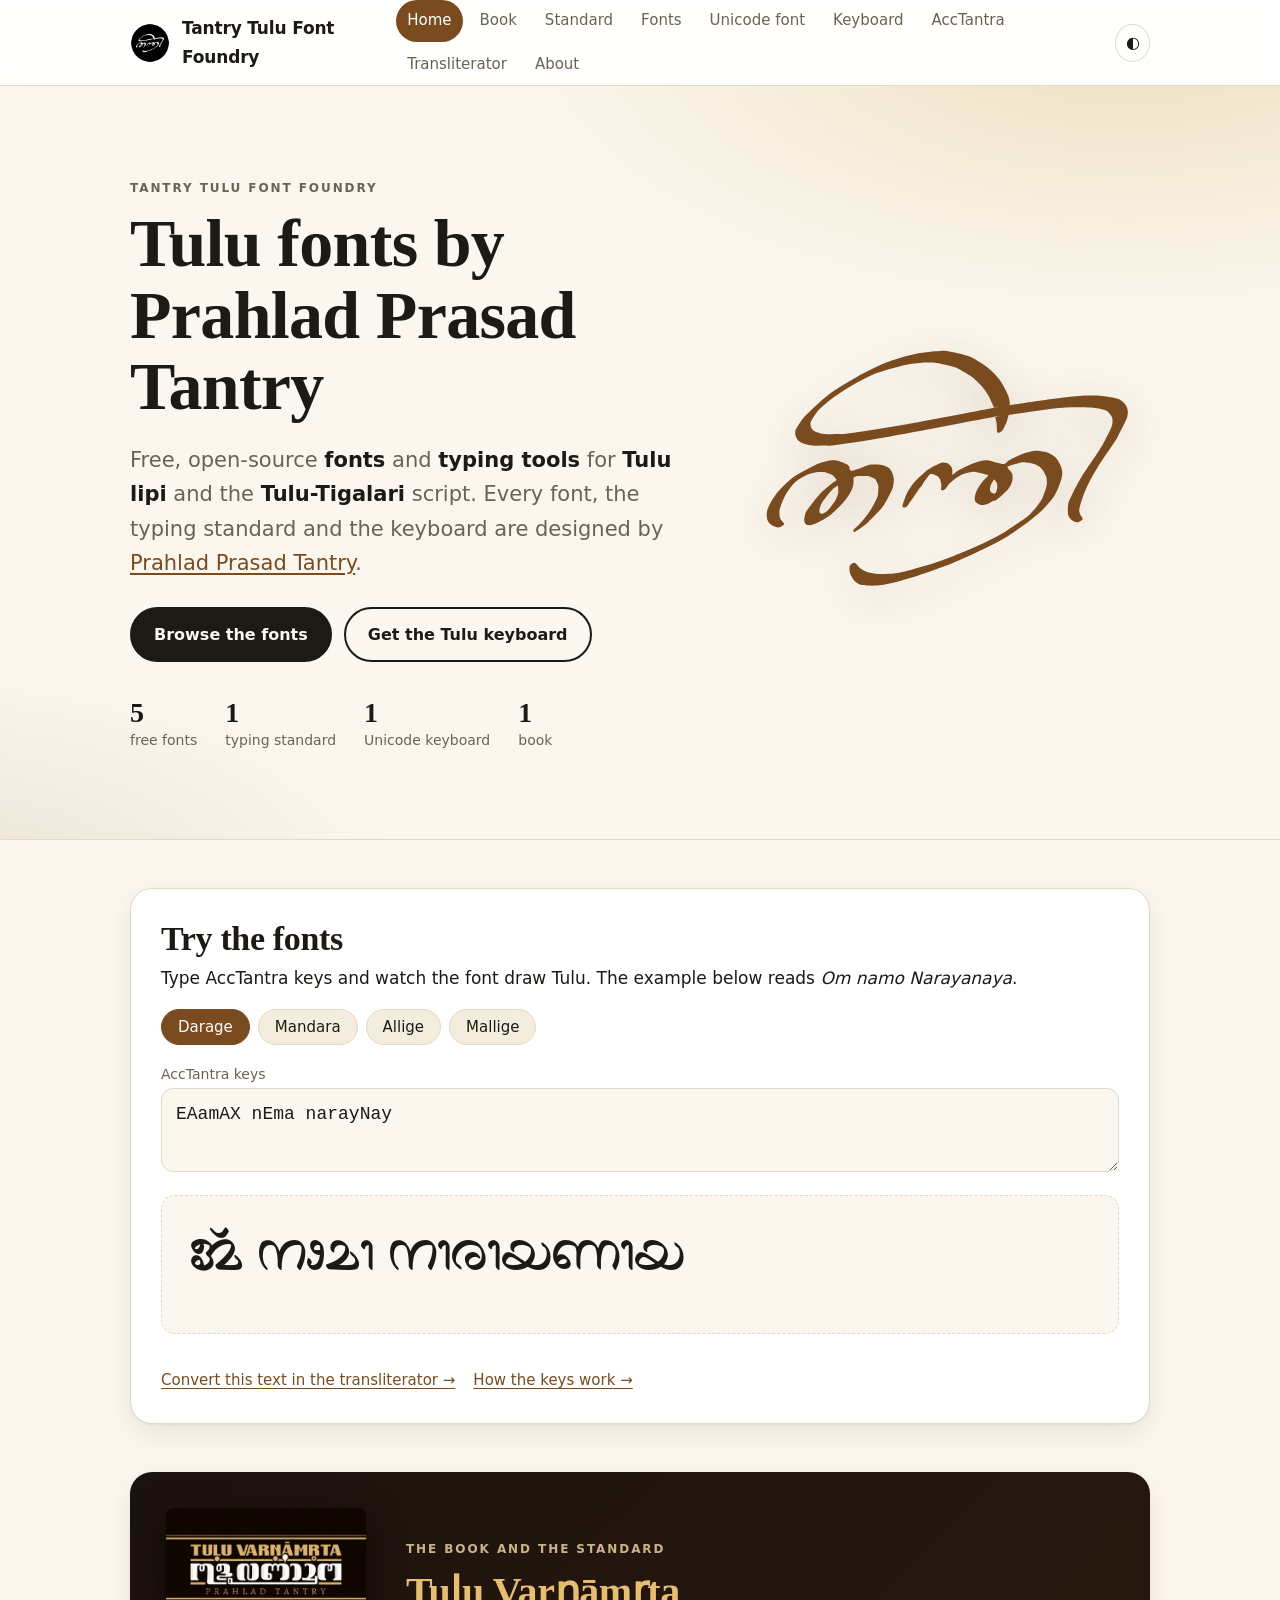
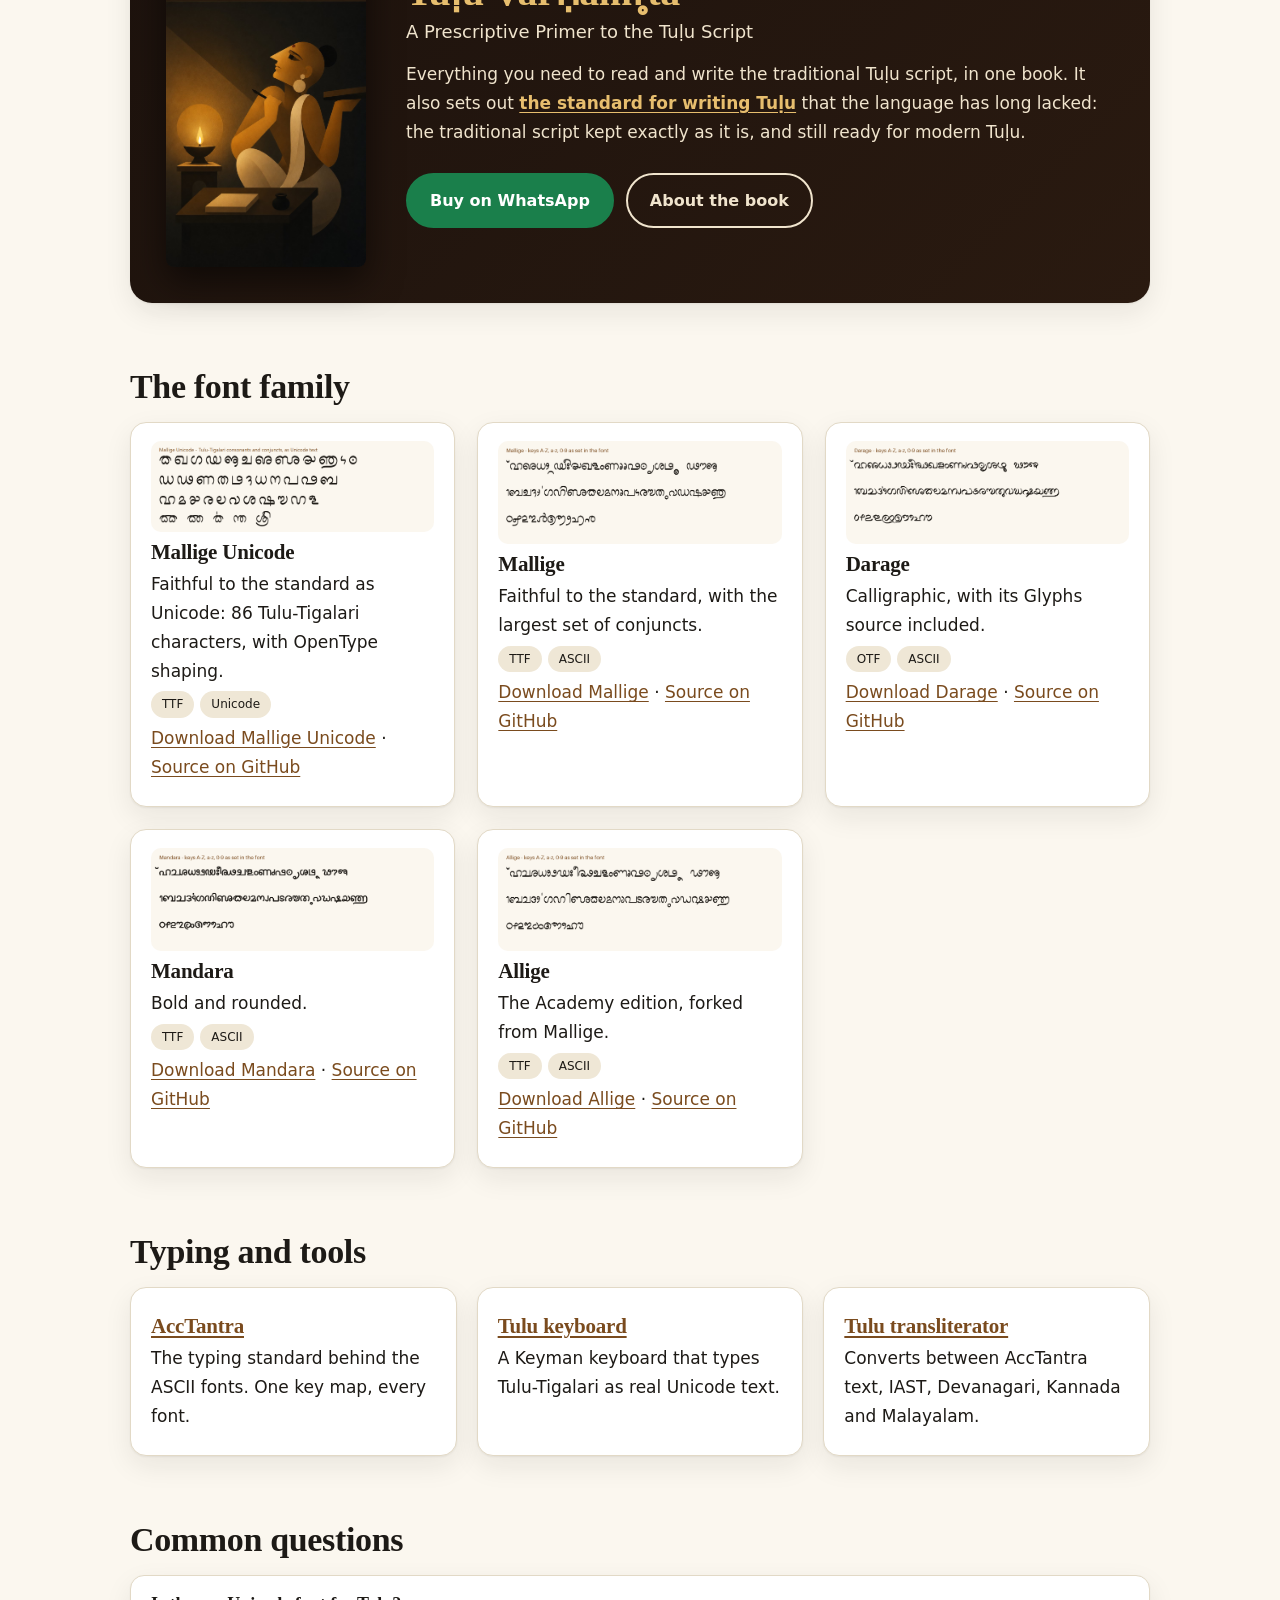
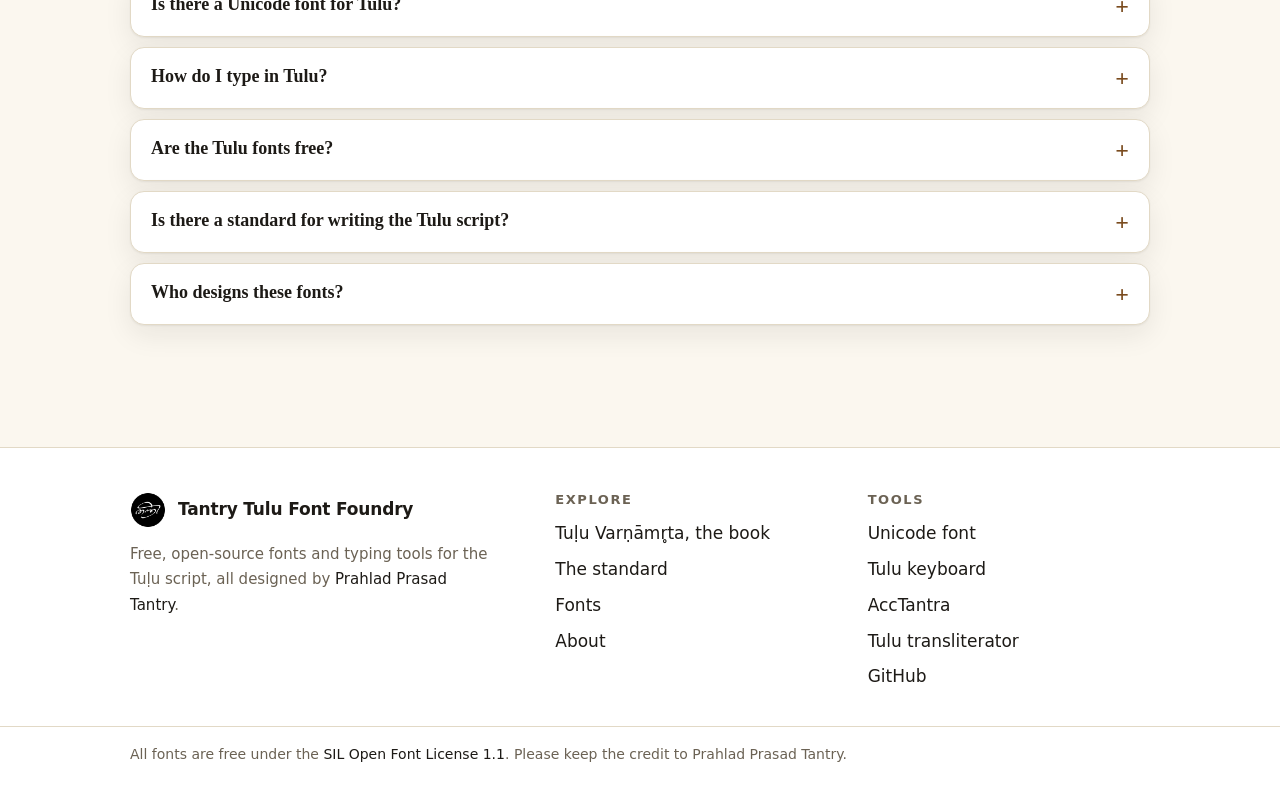
==== commit d6b2d9bb: "Add the site generator to the repository; credit the cover artist; add the transliterator to the nav" ====
--- a/index.html
+++ b/index.html
@@ -25,7 +25,7 @@
 <a class="skip" href="#main">Skip to the content</a>
 <header class="top"><div class="wrap">
 <a class="brand" href="/"><img src="/assets/avatar.png" width="40" height="40" alt="Tantry Tulu Font Foundry logo"><span>Tantry Tulu Font Foundry</span></a>
-<div class="tools"><nav class="nav" id="nav" aria-label="Main"><a href="/" aria-current="page">Home</a><a href="/tulu-varnamruta/">The book</a><a href="/tulu-script-standard/">The standard</a><a href="/fonts/">Fonts</a><a href="/tulu-unicode-font/">Unicode font</a><a href="/tulu-keyboard/">Keyboard</a><a href="/acctantra/">AccTantra</a><a href="/about/">About</a></nav>
+<div class="tools"><nav class="nav" id="nav" aria-label="Main"><a href="/" aria-current="page">Home</a><a href="/tulu-varnamruta/">Book</a><a href="/tulu-script-standard/">Standard</a><a href="/fonts/">Fonts</a><a href="/tulu-unicode-font/">Unicode font</a><a href="/tulu-keyboard/">Keyboard</a><a href="/acctantra/">AccTantra</a><a href="/tulu-transliterator/">Transliterator</a><a href="/about/">About</a></nav>
 <button class="icon-btn" id="themeBtn" type="button" aria-label="Switch between light and dark theme" title="Light / dark">◐</button>
 <button class="icon-btn menu-btn" id="menuBtn" type="button" aria-label="Open the menu" aria-expanded="false" aria-controls="nav">☰</button></div>
 </div></header>
--- a/assets/style.css
+++ b/assets/style.css
@@ -40,7 +40,7 @@
 .icon-btn{border:1px solid var(--line);background:transparent;color:var(--ink);width:38px;height:38px;border-radius:50%;cursor:pointer;font-size:16px;line-height:1;display:inline-grid;place-items:center}
 .icon-btn:hover{background:var(--chip)}
 .menu-btn{display:none}
-@media (max-width:980px){
+@media (max-width:1140px){
   .menu-btn{display:inline-grid}
   .nav{position:absolute;left:0;right:0;top:100%;flex-direction:column;align-items:stretch;gap:2px;background:var(--surface);border-bottom:1px solid var(--line);padding:10px clamp(16px,4vw,40px) 16px;display:none;box-shadow:var(--shadow)}
   .nav.open{display:flex}
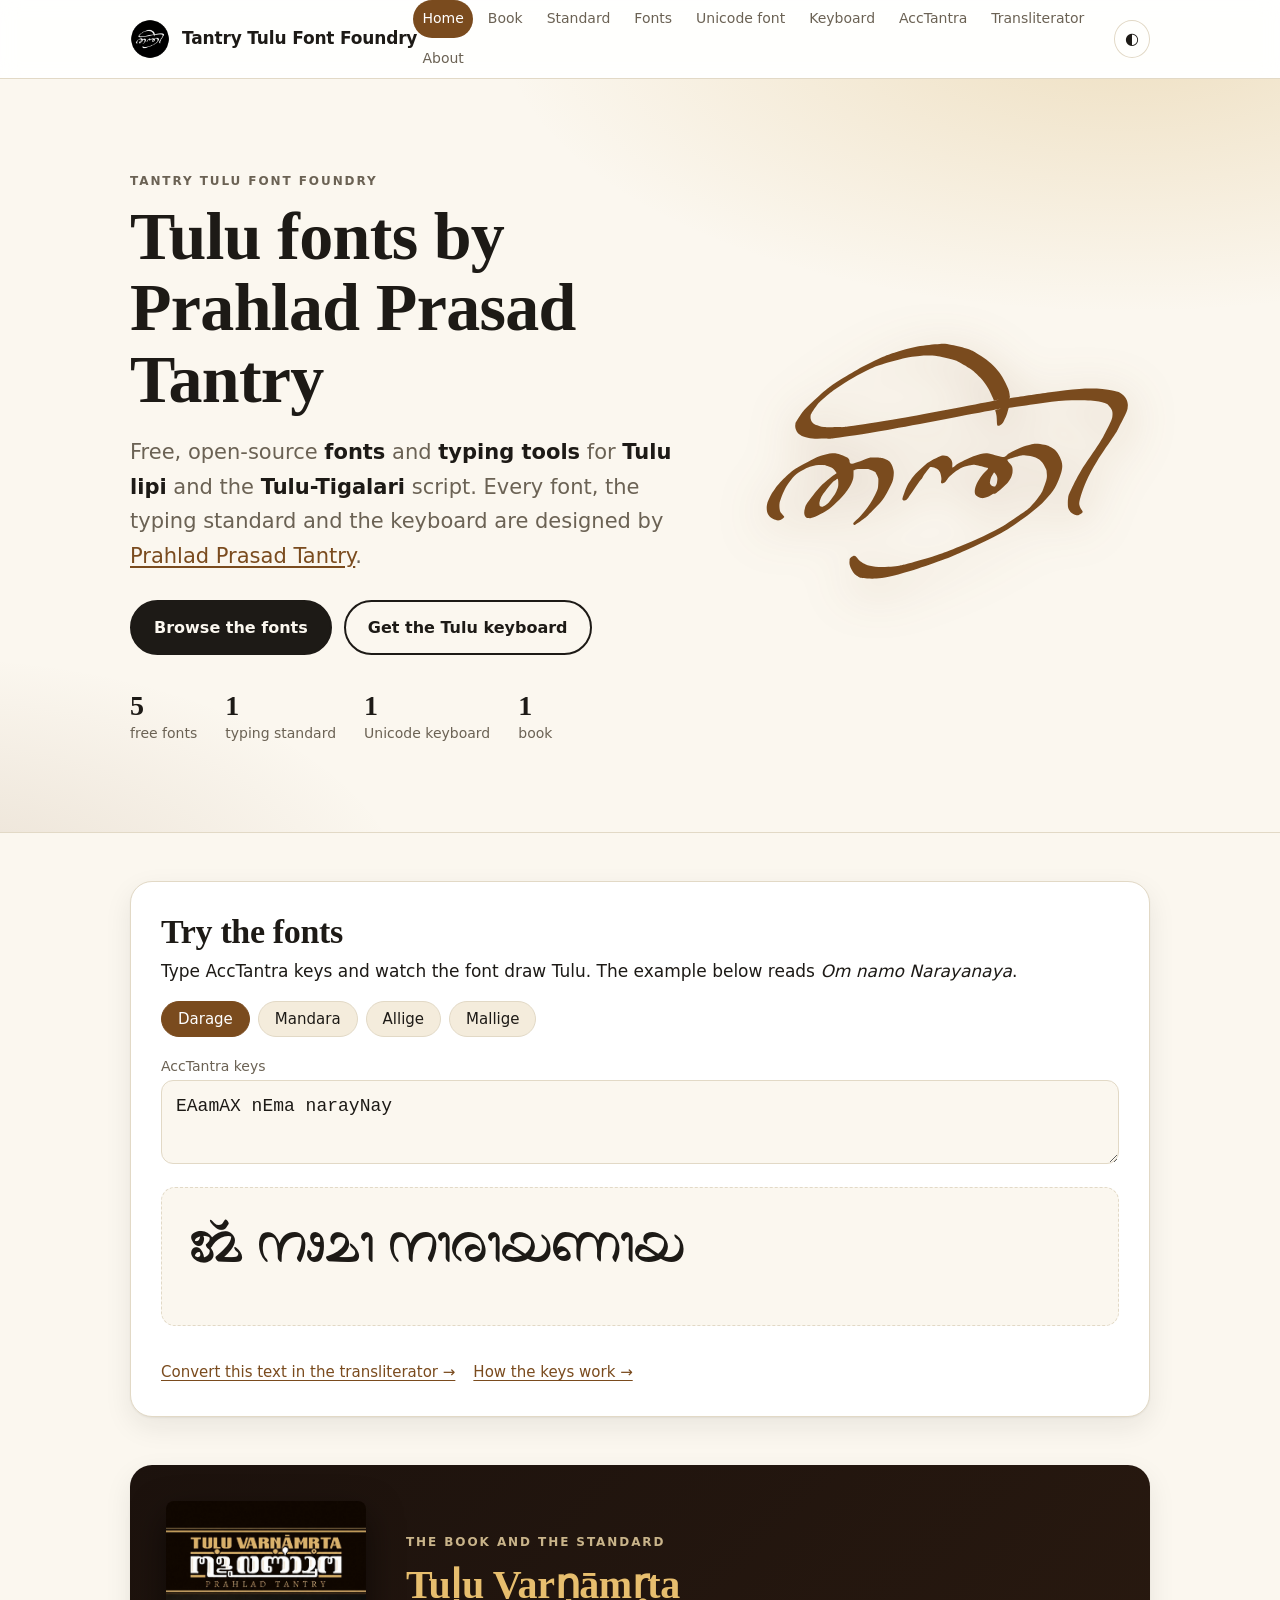
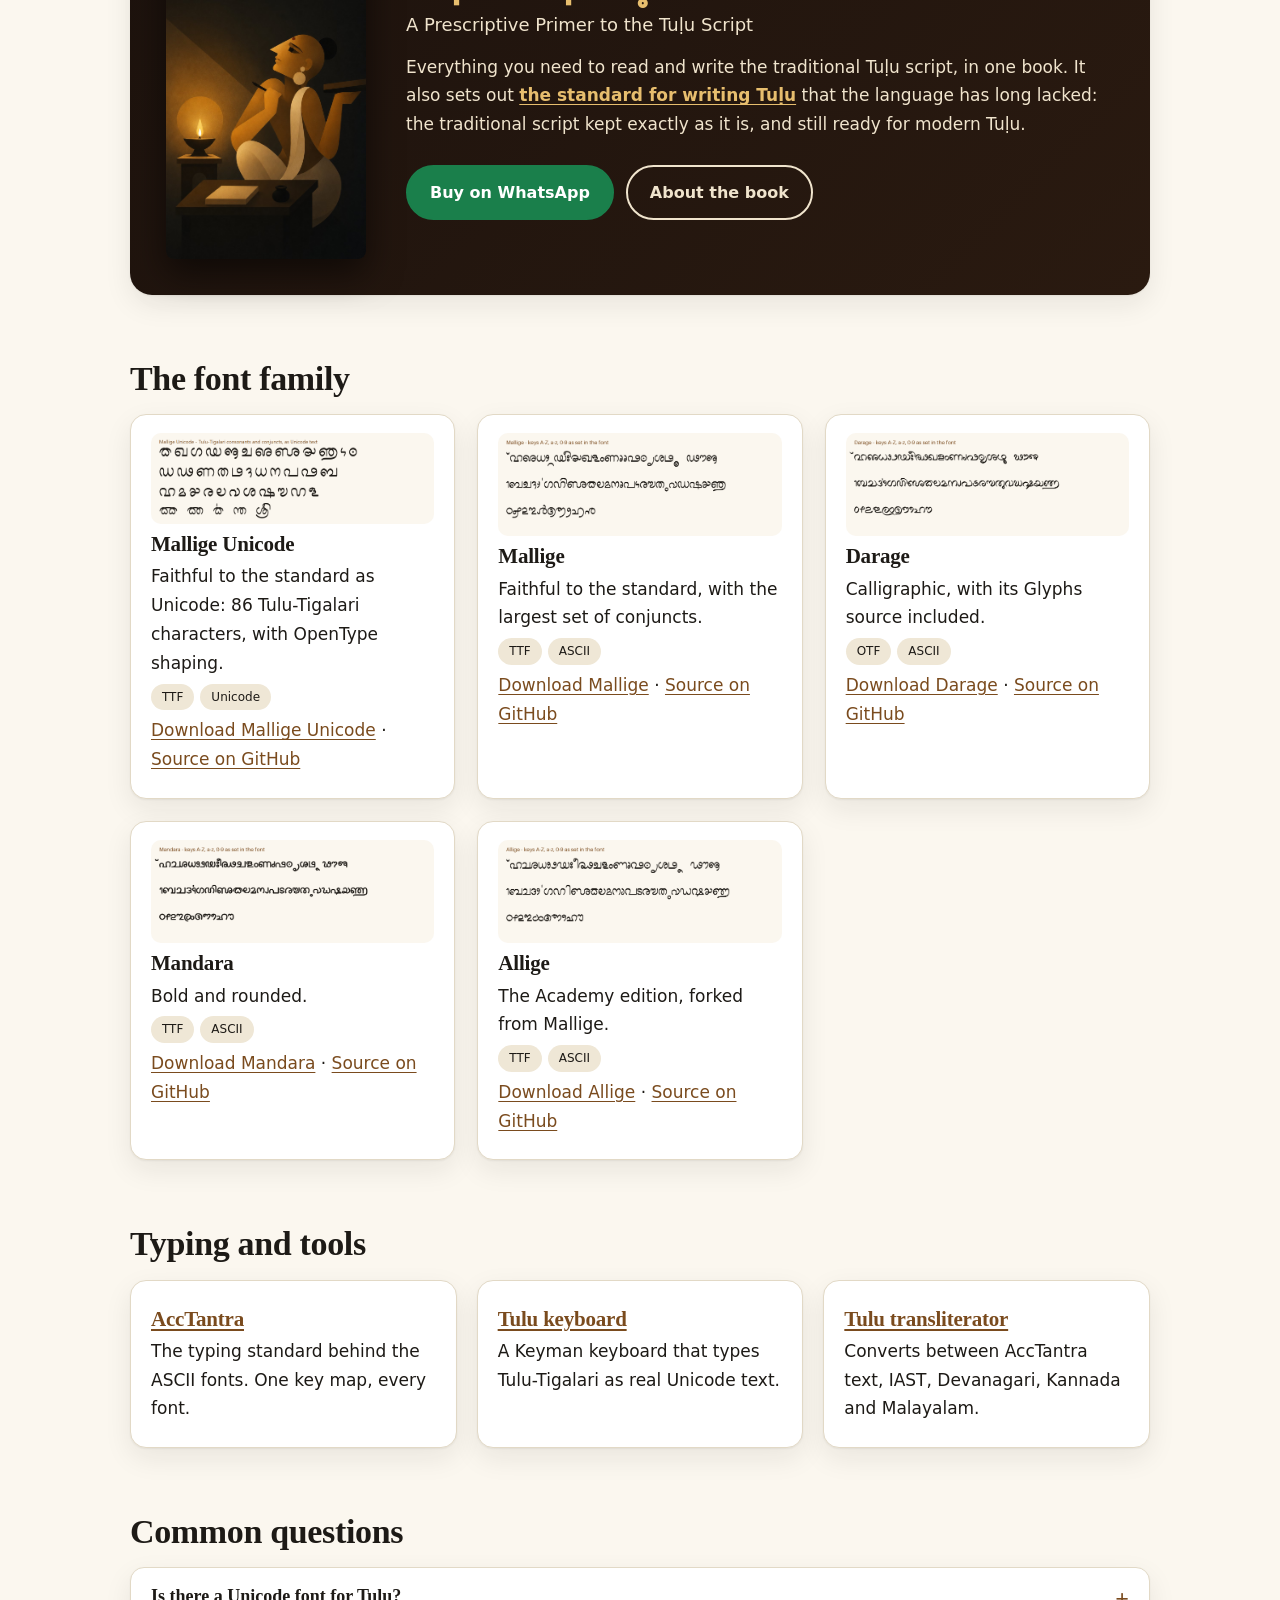
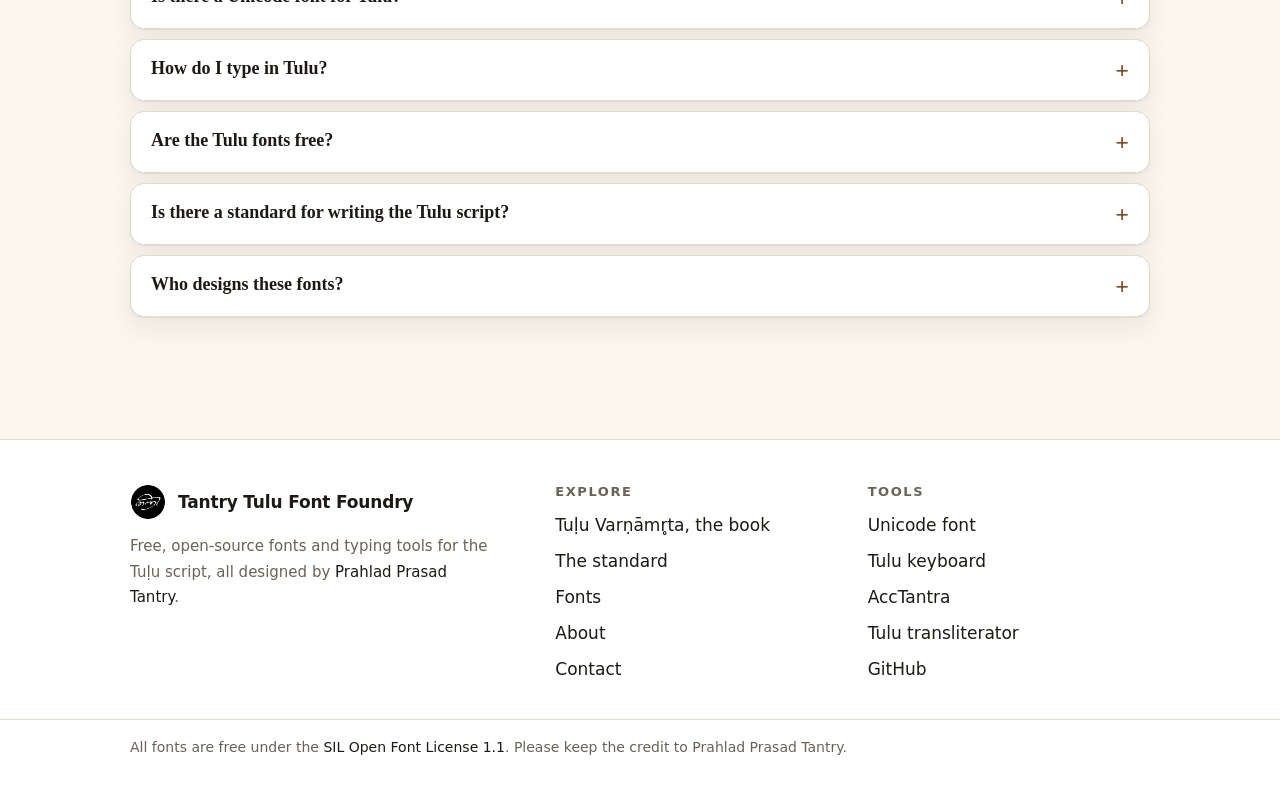
==== commit 00c52ce1: "Add a Contact section, footer link and contact point; fix the header wrapping" ====
--- a/index.html
+++ b/index.html
@@ -18,8 +18,8 @@
 <meta name="twitter:card" content="summary">
 <meta name="color-scheme" content="light dark">
 <script>try{var t=localStorage.getItem('tt-theme');if(t)document.documentElement.setAttribute('data-theme',t)}catch(e){}</script>
-<link rel="stylesheet" href="/assets/style.css?v=6">
-<script type="application/ld+json">[{"@context": "https://schema.org", "@graph": [{"@type": "Organization", "@id": "https://tantrytulufonts.github.io/#foundry", "name": "Tantry Tulu Font Foundry", "alternateName": "Tantry Family of Tulu Fonts", "url": "https://tantrytulufonts.github.io/", "logo": "https://tantrytulufonts.github.io/assets/avatar.png", "founder": {"@id": "https://tantrytulufonts.github.io/about/#prahlad-prasad-tantry"}, "sameAs": ["https://github.com/TantryTuluFonts"], "description": "Free, open-source fonts and typing tools for Tulu lipi and the Tulu-Tigalari script, designed by Prahlad Prasad Tantry."}, {"@type": "Person", "@id": "https://tantrytulufonts.github.io/about/#prahlad-prasad-tantry", "name": "Prahlad Prasad Tantry", "alternateName": ["Prahlad Tantry"], "url": "https://tantrytulufonts.github.io/about/", "jobTitle": "Author and type designer", "knowsAbout": ["Tulu language", "Tulu-Tigalari script", "Tulu script orthography", "Tulu fonts", "Type design"], "sameAs": ["https://github.com/PrahladTantry", "https://github.com/TantryTuluFonts"], "image": "https://tantrytulufonts.github.io/assets/prahlad.jpg"}, {"@type": "WebPage", "@id": "https://tantrytulufonts.github.io/#webpage", "url": "https://tantrytulufonts.github.io/", "name": "Tulu Fonts | Tantry Tulu Font Foundry, by Prahlad Prasad Tantry", "description": "Free, open-source Tulu fonts, a Tulu Unicode font, a Tulu keyboard and a typing standard, all designed by Prahlad Prasad Tantry.", "isPartOf": {"@id": "https://tantrytulufonts.github.io/#website"}, "about": {"@id": "https://tantrytulufonts.github.io/#foundry"}, "author": {"@id": "https://tantrytulufonts.github.io/about/#prahlad-prasad-tantry"}}, {"@type": "WebSite", "@id": "https://tantrytulufonts.github.io/#website", "url": "https://tantrytulufonts.github.io/", "name": "Tantry Tulu Font Foundry", "publisher": {"@id": "https://tantrytulufonts.github.io/#foundry"}}, {"@type": "CreativeWork", "name": "Mallige Unicode (Tulu font)", "description": "Faithful to the standard as Unicode: 86 Tulu-Tigalari characters, with OpenType shaping.", "url": "https://github.com/TantryTuluFonts/Mallige_unicode", "creator": {"@id": "https://tantrytulufonts.github.io/about/#prahlad-prasad-tantry"}, "publisher": {"@id": "https://tantrytulufonts.github.io/#foundry"}, "license": "https://openfontlicense.org", "encodingFormat": "font/ttf", "inLanguage": "tcy", "isAccessibleForFree": true}, {"@type": "CreativeWork", "name": "Mallige (Tulu font)", "description": "Faithful to the standard, with the largest set of conjuncts.", "url": "https://github.com/TantryTuluFonts/mallige", "creator": {"@id": "https://tantrytulufonts.github.io/about/#prahlad-prasad-tantry"}, "publisher": {"@id": "https://tantrytulufonts.github.io/#foundry"}, "license": "https://openfontlicense.org", "encodingFormat": "font/ttf", "inLanguage": "tcy", "isAccessibleForFree": true}, {"@type": "CreativeWork", "name": "Darage (Tulu font)", "description": "Calligraphic, with its Glyphs source included.", "url": "https://github.com/TantryTuluFonts/darage", "creator": {"@id": "https://tantrytulufonts.github.io/about/#prahlad-prasad-tantry"}, "publisher": {"@id": "https://tantrytulufonts.github.io/#foundry"}, "license": "https://openfontlicense.org", "encodingFormat": "font/otf", "inLanguage": "tcy", "isAccessibleForFree": true}, {"@type": "CreativeWork", "name": "Mandara (Tulu font)", "description": "Bold and rounded.", "url": "https://github.com/TantryTuluFonts/mandara", "creator": {"@id": "https://tantrytulufonts.github.io/about/#prahlad-prasad-tantry"}, "publisher": {"@id": "https://tantrytulufonts.github.io/#foundry"}, "license": "https://openfontlicense.org", "encodingFormat": "font/ttf", "inLanguage": "tcy", "isAccessibleForFree": true}, {"@type": "CreativeWork", "name": "Allige (Tulu font)", "description": "The Academy edition, forked from Mallige.", "url": "https://github.com/TantryTuluFonts/allige", "creator": {"@id": "https://tantrytulufonts.github.io/about/#prahlad-prasad-tantry"}, "publisher": {"@id": "https://tantrytulufonts.github.io/#foundry"}, "license": "https://openfontlicense.org", "encodingFormat": "font/ttf", "inLanguage": "tcy", "isAccessibleForFree": true}]}]</script>
+<link rel="stylesheet" href="/assets/style.css?v=7">
+<script type="application/ld+json">[{"@context": "https://schema.org", "@graph": [{"@type": "Organization", "@id": "https://tantrytulufonts.github.io/#foundry", "name": "Tantry Tulu Font Foundry", "alternateName": "Tantry Family of Tulu Fonts", "url": "https://tantrytulufonts.github.io/", "logo": "https://tantrytulufonts.github.io/assets/avatar.png", "founder": {"@id": "https://tantrytulufonts.github.io/about/#prahlad-prasad-tantry"}, "sameAs": ["https://github.com/TantryTuluFonts"], "contactPoint": {"@type": "ContactPoint", "contactType": "general enquiries", "email": "prahladtantry89@gmail.com", "url": "https://tantrytulufonts.github.io/about/#contact"}, "description": "Free, open-source fonts and typing tools for Tulu lipi and the Tulu-Tigalari script, designed by Prahlad Prasad Tantry."}, {"@type": "Person", "@id": "https://tantrytulufonts.github.io/about/#prahlad-prasad-tantry", "name": "Prahlad Prasad Tantry", "alternateName": ["Prahlad Tantry"], "url": "https://tantrytulufonts.github.io/about/", "jobTitle": "Author and type designer", "knowsAbout": ["Tulu language", "Tulu-Tigalari script", "Tulu script orthography", "Tulu fonts", "Type design"], "sameAs": ["https://github.com/PrahladTantry", "https://github.com/TantryTuluFonts"], "image": "https://tantrytulufonts.github.io/assets/prahlad.jpg"}, {"@type": "WebPage", "@id": "https://tantrytulufonts.github.io/#webpage", "url": "https://tantrytulufonts.github.io/", "name": "Tulu Fonts | Tantry Tulu Font Foundry, by Prahlad Prasad Tantry", "description": "Free, open-source Tulu fonts, a Tulu Unicode font, a Tulu keyboard and a typing standard, all designed by Prahlad Prasad Tantry.", "isPartOf": {"@id": "https://tantrytulufonts.github.io/#website"}, "about": {"@id": "https://tantrytulufonts.github.io/#foundry"}, "author": {"@id": "https://tantrytulufonts.github.io/about/#prahlad-prasad-tantry"}}, {"@type": "WebSite", "@id": "https://tantrytulufonts.github.io/#website", "url": "https://tantrytulufonts.github.io/", "name": "Tantry Tulu Font Foundry", "publisher": {"@id": "https://tantrytulufonts.github.io/#foundry"}}, {"@type": "CreativeWork", "name": "Mallige Unicode (Tulu font)", "description": "Faithful to the standard as Unicode: 86 Tulu-Tigalari characters, with OpenType shaping.", "url": "https://github.com/TantryTuluFonts/Mallige_unicode", "creator": {"@id": "https://tantrytulufonts.github.io/about/#prahlad-prasad-tantry"}, "publisher": {"@id": "https://tantrytulufonts.github.io/#foundry"}, "license": "https://openfontlicense.org", "encodingFormat": "font/ttf", "inLanguage": "tcy", "isAccessibleForFree": true}, {"@type": "CreativeWork", "name": "Mallige (Tulu font)", "description": "Faithful to the standard, with the largest set of conjuncts.", "url": "https://github.com/TantryTuluFonts/mallige", "creator": {"@id": "https://tantrytulufonts.github.io/about/#prahlad-prasad-tantry"}, "publisher": {"@id": "https://tantrytulufonts.github.io/#foundry"}, "license": "https://openfontlicense.org", "encodingFormat": "font/ttf", "inLanguage": "tcy", "isAccessibleForFree": true}, {"@type": "CreativeWork", "name": "Darage (Tulu font)", "description": "Calligraphic, with its Glyphs source included.", "url": "https://github.com/TantryTuluFonts/darage", "creator": {"@id": "https://tantrytulufonts.github.io/about/#prahlad-prasad-tantry"}, "publisher": {"@id": "https://tantrytulufonts.github.io/#foundry"}, "license": "https://openfontlicense.org", "encodingFormat": "font/otf", "inLanguage": "tcy", "isAccessibleForFree": true}, {"@type": "CreativeWork", "name": "Mandara (Tulu font)", "description": "Bold and rounded.", "url": "https://github.com/TantryTuluFonts/mandara", "creator": {"@id": "https://tantrytulufonts.github.io/about/#prahlad-prasad-tantry"}, "publisher": {"@id": "https://tantrytulufonts.github.io/#foundry"}, "license": "https://openfontlicense.org", "encodingFormat": "font/ttf", "inLanguage": "tcy", "isAccessibleForFree": true}, {"@type": "CreativeWork", "name": "Allige (Tulu font)", "description": "The Academy edition, forked from Mallige.", "url": "https://github.com/TantryTuluFonts/allige", "creator": {"@id": "https://tantrytulufonts.github.io/about/#prahlad-prasad-tantry"}, "publisher": {"@id": "https://tantrytulufonts.github.io/#foundry"}, "license": "https://openfontlicense.org", "encodingFormat": "font/ttf", "inLanguage": "tcy", "isAccessibleForFree": true}]}]</script>
 </head>
 <body>
 <a class="skip" href="#main">Skip to the content</a>
@@ -101,7 +101,7 @@
 <div class="wrap">
 <div><a class="brand" href="/"><img src="/assets/avatar.png" width="36" height="36" alt=""><span>Tantry Tulu Font Foundry</span></a>
 <p class="blurb" style="margin-top:14px">Free, open-source fonts and typing tools for the Tuḷu script, all designed by <a href="/about/">Prahlad Prasad Tantry</a>.</p></div>
-<div><h4>Explore</h4><ul><li><a href="/tulu-varnamruta/">Tuḷu Varṇāmr̥ta, the book</a></li><li><a href="/tulu-script-standard/">The standard</a></li><li><a href="/fonts/">Fonts</a></li><li><a href="/about/">About</a></li></ul></div>
+<div><h4>Explore</h4><ul><li><a href="/tulu-varnamruta/">Tuḷu Varṇāmr̥ta, the book</a></li><li><a href="/tulu-script-standard/">The standard</a></li><li><a href="/fonts/">Fonts</a></li><li><a href="/about/">About</a></li><li><a href="/about/#contact">Contact</a></li></ul></div>
 <div><h4>Tools</h4><ul><li><a href="/tulu-unicode-font/">Unicode font</a></li><li><a href="/tulu-keyboard/">Tulu keyboard</a></li><li><a href="/acctantra/">AccTantra</a></li><li><a href="https://tantrytulufonts.github.io/tulu-transliterator/">Tulu transliterator</a></li><li><a href="https://github.com/TantryTuluFonts">GitHub</a></li></ul></div>
 </div>
 <div class="legal"><div class="wrap">All fonts are free under the <a href="https://openfontlicense.org">SIL Open Font License 1.1</a>. Please keep the credit to Prahlad Prasad Tantry.</div></div>
--- a/assets/style.css
+++ b/assets/style.css
@@ -30,17 +30,17 @@
 /* header */
 .top{position:sticky;top:0;z-index:30;background:color-mix(in srgb,var(--surface) 90%,transparent);backdrop-filter:saturate(1.4) blur(10px);-webkit-backdrop-filter:saturate(1.4) blur(10px);border-bottom:1px solid var(--line)}
 .top .wrap{display:flex;align-items:center;justify-content:space-between;gap:16px;min-height:64px}
-.brand{display:flex;align-items:center;gap:12px;color:var(--ink);text-decoration:none;font-weight:700;letter-spacing:-.01em}
+.brand{display:flex;align-items:center;gap:12px;color:var(--ink);text-decoration:none;font-weight:700;letter-spacing:-.01em;white-space:nowrap}
 .brand img{border-radius:50%;display:block}
 .nav{display:flex;align-items:center;gap:2px 6px;flex-wrap:wrap}
-.nav a{color:var(--muted);text-decoration:none;font-size:15px;padding:8px 11px;border-radius:999px;transition:background .15s,color .15s}
+.nav a{color:var(--muted);text-decoration:none;font-size:14px;padding:7px 9px;white-space:nowrap;border-radius:999px;transition:background .15s,color .15s}
 .nav a:hover{color:var(--ink);background:var(--chip)}
 .nav a[aria-current=page]{color:var(--accent-ink);background:var(--accent)}
 .tools{display:flex;align-items:center;gap:8px}
 .icon-btn{border:1px solid var(--line);background:transparent;color:var(--ink);width:38px;height:38px;border-radius:50%;cursor:pointer;font-size:16px;line-height:1;display:inline-grid;place-items:center}
 .icon-btn:hover{background:var(--chip)}
 .menu-btn{display:none}
-@media (max-width:1140px){
+@media (max-width:1180px){
   .menu-btn{display:inline-grid}
   .nav{position:absolute;left:0;right:0;top:100%;flex-direction:column;align-items:stretch;gap:2px;background:var(--surface);border-bottom:1px solid var(--line);padding:10px clamp(16px,4vw,40px) 16px;display:none;box-shadow:var(--shadow)}
   .nav.open{display:flex}
